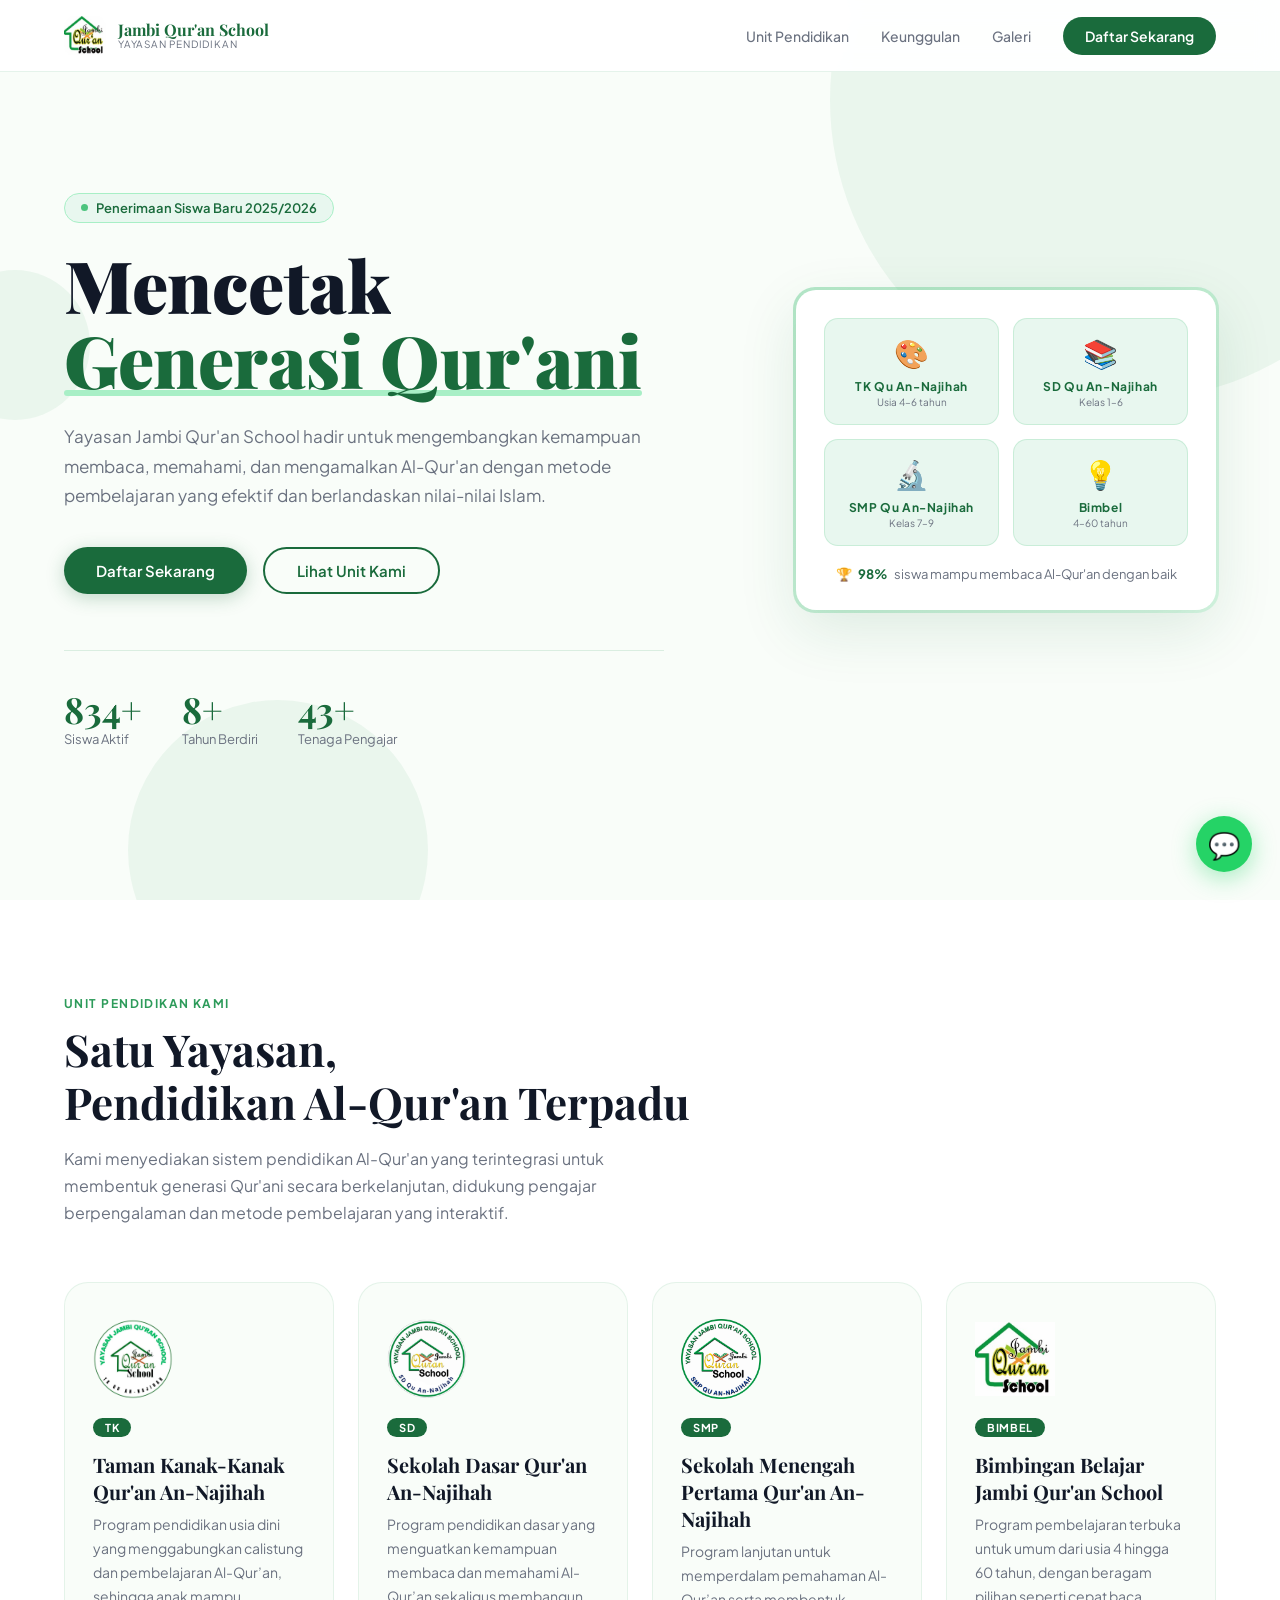
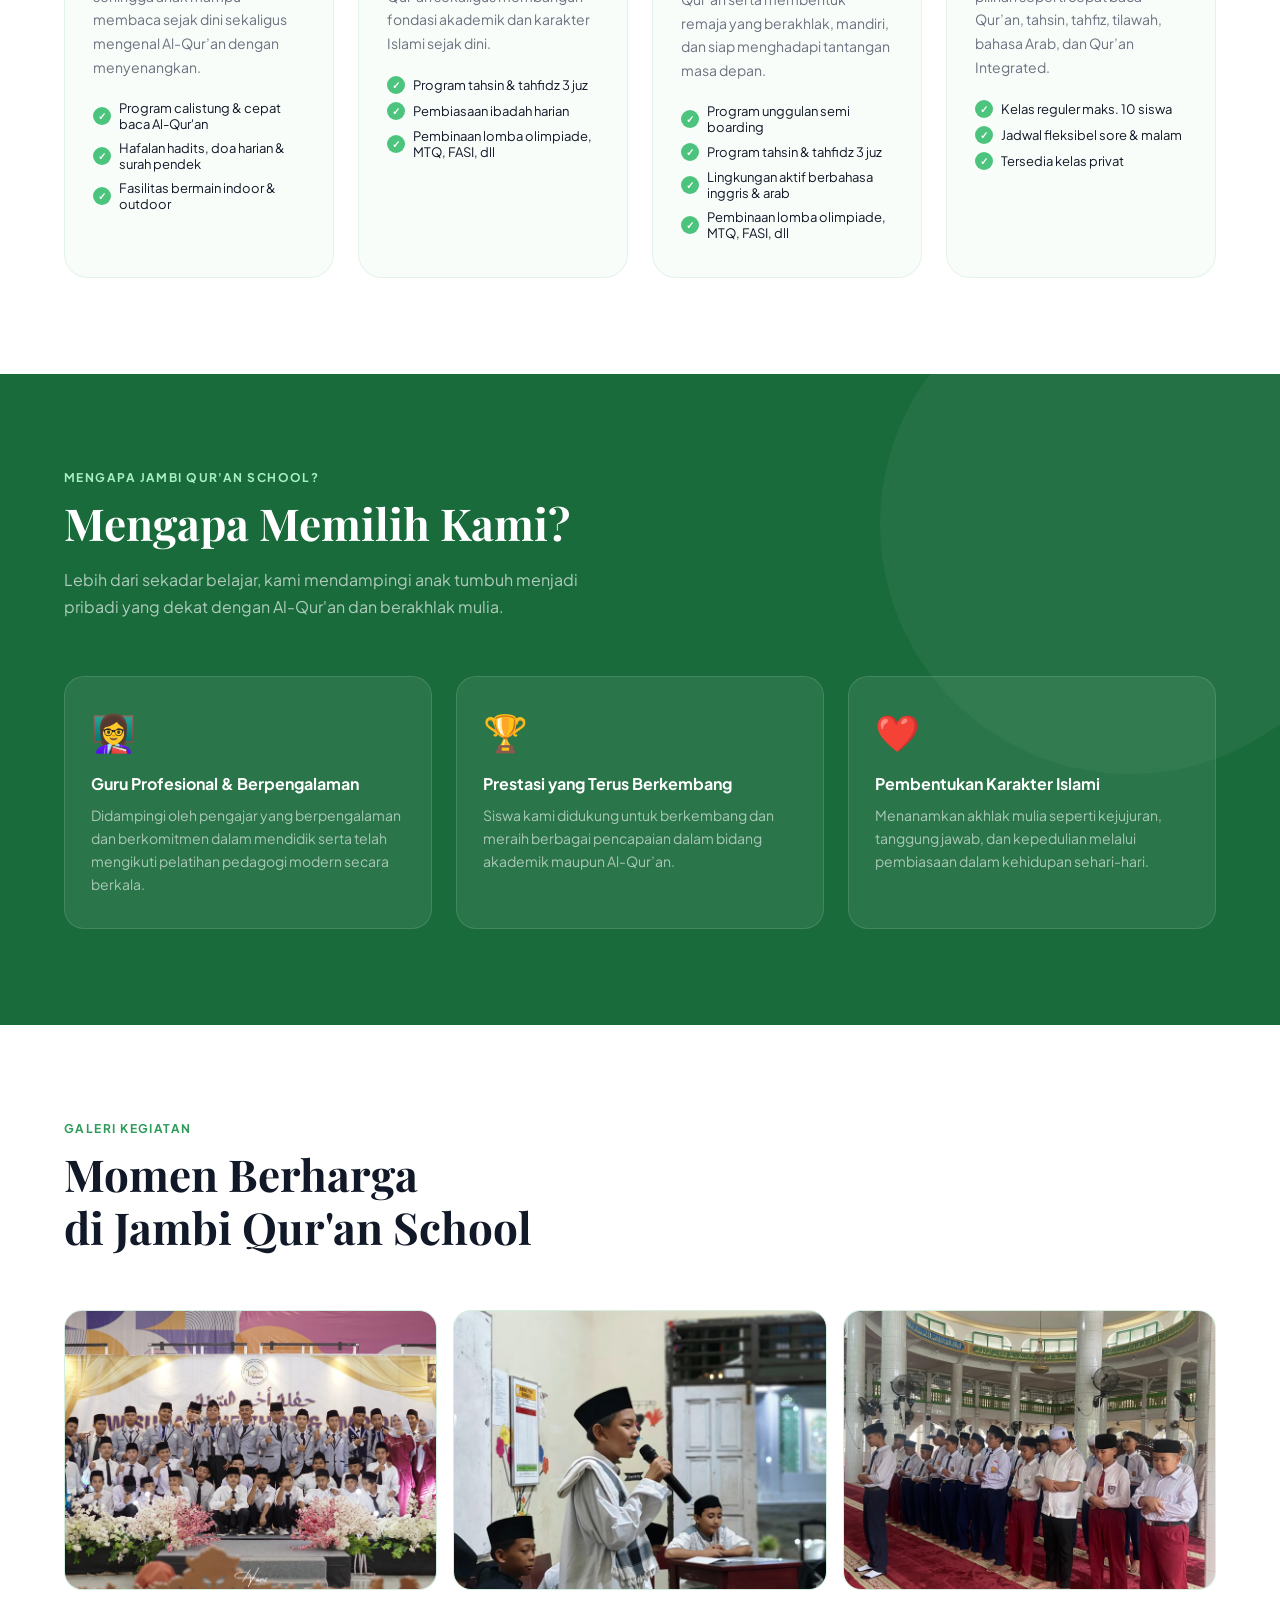
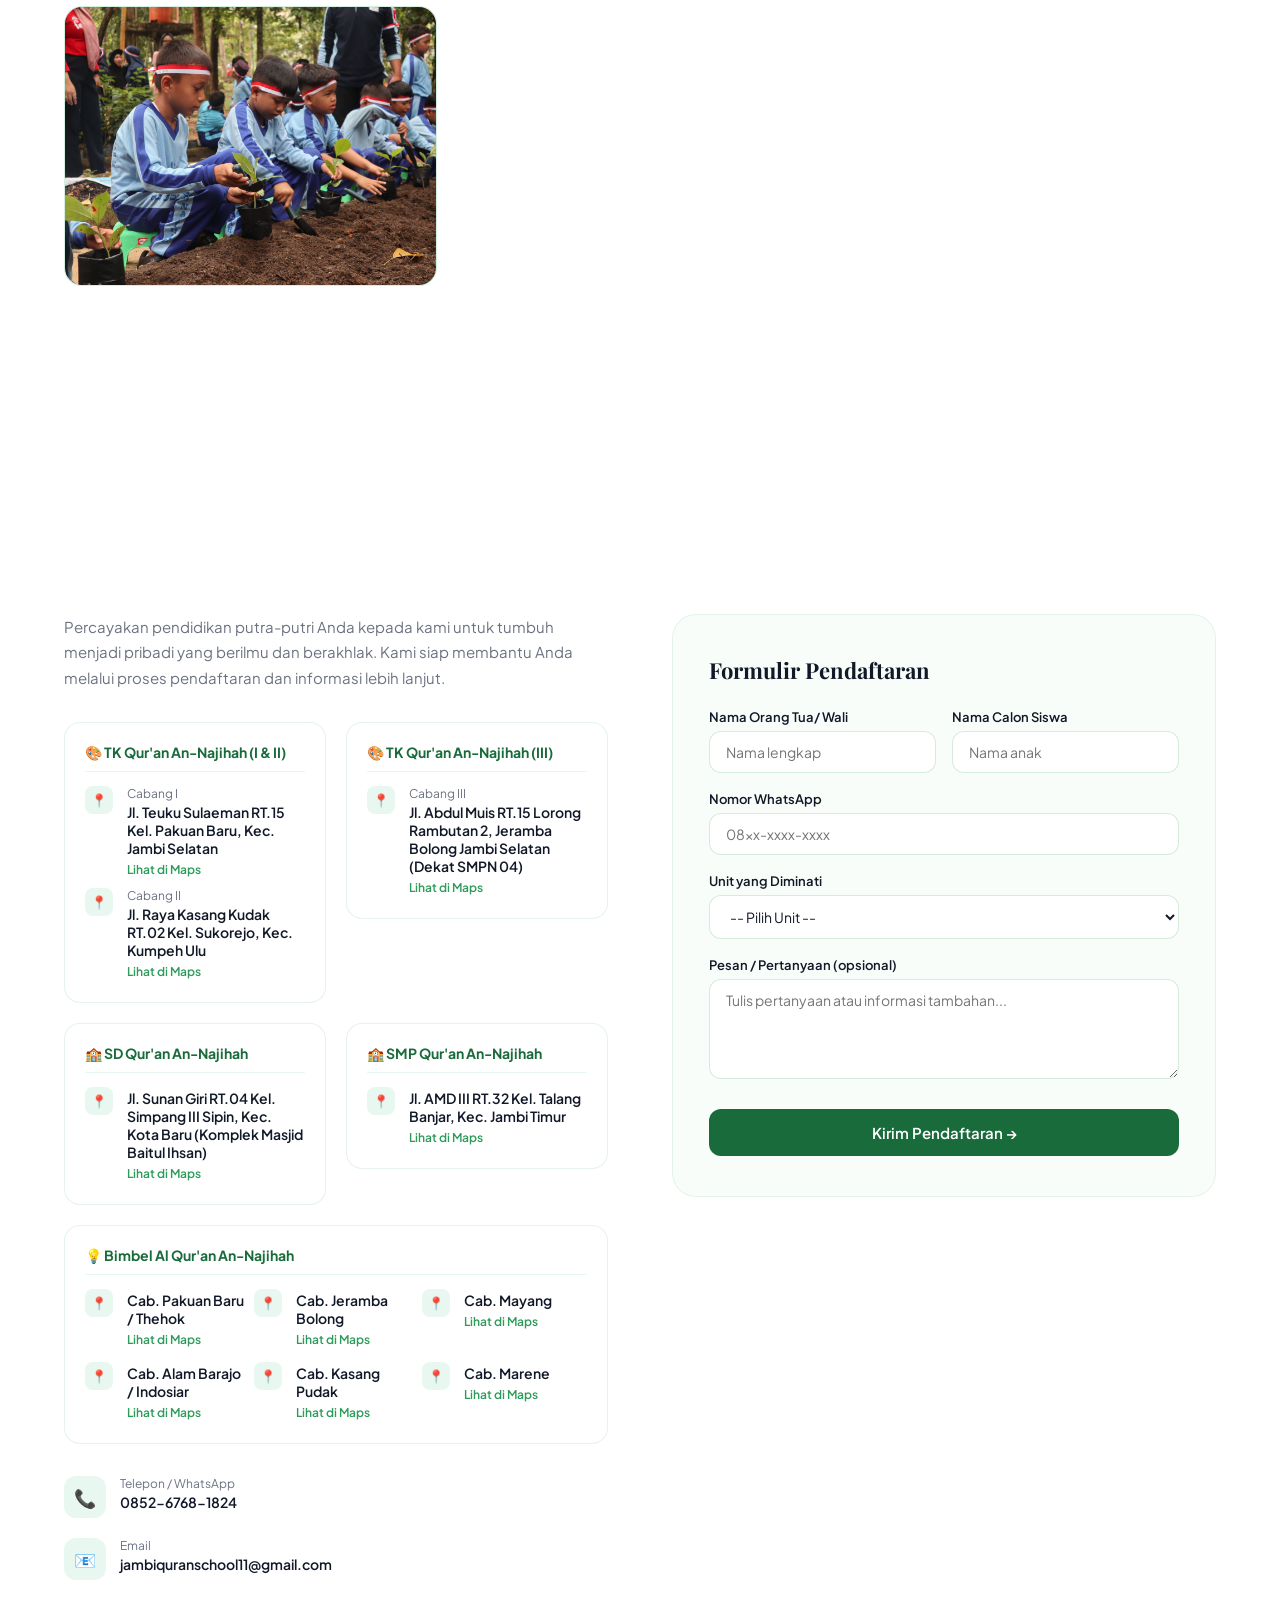
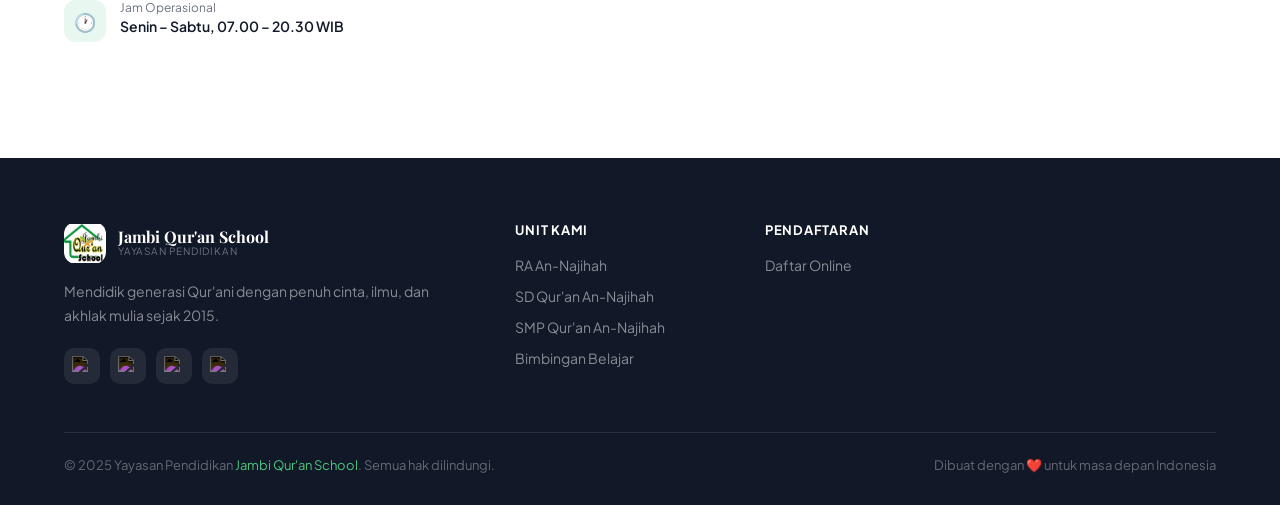
==== index.html @ f71fe140 "update maps and change gallery layout" ====
<!DOCTYPE html>
<html lang="id">
<head>
<meta charset="UTF-8">
<meta name="viewport" content="width=device-width, initial-scale=1.0">
<title>Jambi Qur'an School</title>
<link href="https://fonts.googleapis.com/css2?family=Playfair+Display:wght@700;900&family=Plus+Jakarta+Sans:wght@300;400;500;600;700&display=swap" rel="stylesheet">
<link rel="stylesheet" href="style.css">
</head>
<body>

<!-- NAVBAR -->
<nav id="navbar">
  <a href="#" class="logo">
    <div class="logo-icon">
      <img src="DB/logo_jqs.jpg" alt="Logo" />
    </div>
  
    <div class="logo-text">
      <div class="name">Jambi Qur'an School</div>
      <div class="tagline">Yayasan Pendidikan</div>
    </div>
  </a>
  <ul class="nav-links" id="navLinks">
    <li><a href="#unit">Unit Pendidikan</a></li>
    <li><a href="#keunggulan">Keunggulan</a></li>
    <li><a href="#galeri">Galeri</a></li>
    <li><a href="#kontak" class="nav-cta">Daftar Sekarang</a></li>
  </ul>
  <button class="hamburger" id="hamburger" aria-label="Menu">
    <span></span><span></span><span></span>
  </button>
</nav>

<!-- HERO -->
<section class="hero" id="beranda">
  <div class="hero-bg-circle c1"></div>
  <div class="hero-bg-circle c2"></div>
  <div class="hero-bg-circle c3"></div>

  <div class="hero-content">
    <div class="hero-badge">
      <div class="dot"></div>
      Penerimaan Siswa Baru 2025/2026
    </div>
    <h1>Mencetak<br><span>Generasi Qur'ani</span></h1>
    <p>Yayasan Jambi Qur'an School hadir untuk mengembangkan kemampuan membaca, memahami, dan mengamalkan Al-Qur'an dengan metode pembelajaran yang efektif dan berlandaskan nilai-nilai Islam.</p>
    <div class="hero-btns">
      <a href="#kontak" class="btn-primary">Daftar Sekarang</a>
      <a href="#unit" class="btn-outline">Lihat Unit Kami</a>
    </div>
    <div class="hero-stats">
      <div class="stat-item">
        <div class="num" data-target="940">0</div>
        <div class="label">Siswa Aktif</div>
      </div>
      <div class="stat-item">
        <div class="num" data-target="10">0</div>
        <div class="label">Tahun Berdiri</div>
      </div>
      <div class="stat-item">
        <div class="num" data-target="50">0</div>
        <div class="label">Tenaga Pengajar</div>
      </div>
    </div>
  </div>

  <div class="hero-image-area">
    <div class="hero-card-float">
      <div class="school-grid">
        <div class="school-mini-card">
          <div class="icon">🎨</div>
          <div class="slabel">TK Qu An-Najihah</div>
          <div class="sdesc">Usia 4–6 tahun</div>
        </div>
        <div class="school-mini-card">
          <div class="icon">📚</div>
          <div class="slabel">SD Qu An-Najihah</div>
          <div class="sdesc">Kelas 1–6</div>
        </div>
        <div class="school-mini-card">
          <div class="icon">🔬</div>
          <div class="slabel">SMP Qu An-Najihah</div>
          <div class="sdesc">Kelas 7–9</div>
        </div>
        <div class="school-mini-card">
          <div class="icon">💡</div>
          <div class="slabel">Bimbel</div>
          <div class="sdesc">4–60 tahun</div>
        </div>
      </div>
      <div class="card-footer-note">
        🏆 <strong>98%</strong> siswa mampu membaca Al-Qur'an dengan baik
      </div>
    </div>
  </div>
</section>

<!-- UNIT PENDIDIKAN -->
<section id="unit">
  <div class="section-header fade-in">
    <div class="section-tag">Unit Pendidikan Kami</div>
    <h2 class="section-title">Satu Yayasan,<br>Pendidikan Al-Qur'an Terpadu</h2>
    <p class="section-sub">Kami menyediakan sistem pendidikan Al-Qur'an yang terintegrasi untuk membentuk generasi Qur'ani secara berkelanjutan, didukung pengajar berpengalaman dan metode pembelajaran yang interaktif.</p>
  </div>

  <div class="unit-grid">
    <div class="unit-card fade-in">
      <div class="unit-logo">
        <img src="DB/logo_tk.png" alt="Logo"/>
      </div>
      <div class="level-badge">TK</div>
      <h3>Taman Kanak-Kanak Qur'an An-Najihah</h3>
      <p>Program pendidikan usia dini yang menggabungkan calistung dan pembelajaran Al-Qur’an, sehingga anak mampu membaca sejak dini sekaligus mengenal Al-Qur’an dengan menyenangkan.</p>
      <ul class="unit-features">
        <li>Program calistung & cepat baca Al-Qur'an</li>
        <li>Hafalan hadits, doa harian & surah pendek</li>
        <li>Fasilitas bermain indoor & outdoor</li>
      </ul>
    </div>

    <div class="unit-card fade-in">
      <div class="unit-logo">
        <img src="DB/logo_sd.png" alt="Logo"/>
      </div>
      <div class="level-badge">SD</div>
      <h3>Sekolah Dasar Qur'an An-Najihah</h3>
      <p>Program pendidikan dasar yang menguatkan kemampuan membaca dan memahami Al-Qur’an sekaligus membangun fondasi akademik dan karakter Islami sejak dini.</p>
      <ul class="unit-features">
        <li>Program tahsin & tahfidz 3 juz</li>
        <li>Pembiasaan ibadah harian</li>
        <li>Pembinaan lomba olimpiade, MTQ, FASI, dll</li>
      </ul>
    </div>

    <div class="unit-card fade-in">
      <div class="unit-logo">
        <img src="DB/logo_smp.png" alt="Logo"/>
      </div>
      <div class="level-badge">SMP</div>
      <h3>Sekolah Menengah Pertama Qur'an An-Najihah</h3>
      <p>Program lanjutan untuk memperdalam pemahaman Al-Qur’an serta membentuk remaja yang berakhlak, mandiri, dan siap menghadapi tantangan masa depan.</p>
      <ul class="unit-features">
        <li>Program unggulan semi boarding</li>
        <li>Program tahsin & tahfidz 3 juz</li>
        <li>Lingkungan aktif berbahasa inggris & arab</li>
        <li>Pembinaan lomba olimpiade, MTQ, FASI, dll</li>
      </ul>
    </div>

    <div class="unit-card fade-in">
      <div class="unit-logo">
        <img src="DB/logo_jqs.jpg" alt="Logo"/>
      </div>
      <div class="level-badge">BIMBEL</div>
      <h3>Bimbingan Belajar Jambi Qur'an School</h3>
      <p>Program pembelajaran terbuka untuk umum dari usia 4 hingga 60 tahun, dengan beragam pilihan seperti cepat baca Qur’an, tahsin, tahfiz, tilawah, bahasa Arab, dan Qur’an Integrated.</p>
      <ul class="unit-features">
        <li>Kelas reguler maks. 10 siswa</li>
        <li>Jadwal fleksibel sore & malam</li>
        <li>Tersedia kelas privat</li>
      </ul>
    </div>
  </div>
</section>

<!-- KEUNGGULAN  -->
<section id="keunggulan">
  <div class="section-header fade-in">
    <div class="section-tag">Mengapa Jambi Qur'an School?</div>
    <h2 class="section-title">Mengapa Memilih Kami?</h2>
    <p class="section-sub">Lebih dari sekadar belajar, kami mendampingi anak tumbuh menjadi pribadi yang dekat dengan Al-Qur'an dan berakhlak mulia.</p>
  </div>

  <div class="keunggulan-grid">
    <div class="keunggulan-card fade-in">
      <span class="k-icon">👩‍🏫</span>
      <h4>Guru Profesional & Berpengalaman</h4>
      <p>Didampingi oleh pengajar yang berpengalaman dan berkomitmen dalam mendidik serta telah mengikuti pelatihan pedagogi modern secara berkala.</p>
    </div>
    <div class="keunggulan-card fade-in">
      <span class="k-icon">🏆</span>
      <h4>Prestasi yang Terus Berkembang</h4>
      <p>Siswa kami didukung untuk berkembang dan meraih berbagai pencapaian dalam bidang akademik maupun Al-Qur’an.</p>
    </div>
    <div class="keunggulan-card fade-in">
      <span class="k-icon">❤️</span>
      <h4>Pembentukan Karakter Islami</h4>
      <p>Menanamkan akhlak mulia seperti kejujuran, tanggung jawab, dan kepedulian melalui pembiasaan dalam kehidupan sehari-hari.</p>
    </div>
  </div>
  </section>
  </section>

<!-- GALERI -->
<section id="galeri">
  <div class="section-header fade-in">
    <div class="section-tag">Galeri Kegiatan</div>
    <h2 class="section-title">Momen Berharga<br>di Jambi Qur'an School</h2>
  </div>

  <div class="galeri-grid fade-in">
    <div class="galeri-item">
      <img src="DB/foto_wisudasmp.jpg" alt="Wisuda & Perpisahan TK Qu">
      <div class="galeri-overlay">
        <span>Wisuda & Perpisahan SMP Qu</span>
      </div>
    </div>
    <div class="galeri-item">
      <img src="DB/foto_muhadhoroh.jpg" alt="Muhadhoroh (Kegiatan pidato/ ceramah)">
      <div class="galeri-overlay">
        <span>Muhadhoroh (Kegiatan pidato/ ceramah)</span>
      </div>
    </div>
    <div class="galeri-item">
      <img src="DB/foto_sholatberjama'ah.jpg" alt="Sholat berjama'ah">
      <div class="galeri-overlay">
        <span>Sholat berjama'ah</span>
      </div>
    </div>
    <div class="galeri-item">
      <img src="DB/foto_outdooredukatif.jpg" alt="Kegiatan outdoor edukatif">
      <div class="galeri-overlay">
        <span>Kegiatan outdoor edukatif</span>
      </div>
    </div>
  </div>
</section>

<!-- KONTAK -->
<section id="kontak">
  <div class="section-header fade-in">
    <div class="section-tag">Hubungi Kami</div>
    <h2 class="section-title">Langkah Awal Menuju Generasi Qur’ani</h2>
  </div>

  <div class="kontak-wrap">
    <div class="kontak-info fade-in">
      <p>Percayakan pendidikan putra-putri Anda kepada kami untuk tumbuh menjadi pribadi yang berilmu dan berakhlak. Kami siap membantu Anda melalui proses pendaftaran dan informasi lebih lanjut.</p>

        <div class="cabang-grid">

        <div class="cabang-group">
          <div class="cabang-group-title">🎨 TK Qur'an An-Najihah (I & II)</div>
          <div class="kontak-item">
            <div class="kontak-item-icon">📍</div>
            <div>
              <div class="k-label">Cabang I</div>
              <div class="k-val">Jl. Teuku Sulaeman RT.15 Kel. Pakuan Baru, Kec. Jambi Selatan</div>
              <a class="maps-link" href="https://maps.app.goo.gl/mVzME3GpztVmpyYXA" target="_blank">Lihat di Maps</a>
            </div>
          </div>
          <div class="kontak-item">
            <div class="kontak-item-icon">📍</div>
            <div>
              <div class="k-label">Cabang II</div>
              <div class="k-val">Jl. Raya Kasang Kudak RT.02 Kel. Sukorejo, Kec. Kumpeh Ulu</div>
              <a class="maps-link" href="https://maps.app.goo.gl/kZYgTadESvmhDL7r6" target="_blank">Lihat di Maps</a>
            </div>
          </div>
        </div>

        <div class="cabang-group">
          <div class="cabang-group-title">🎨 TK Qur'an An-Najihah (III)</div>
          <div class="kontak-item">
            <div class="kontak-item-icon">📍</div>
            <div>
              <div class="k-label">Cabang III</div>
              <div class="k-val">Jl. Abdul Muis RT.15 Lorong Rambutan 2, Jeramba Bolong Jambi Selatan (Dekat SMPN 04)</div>
              <a class="maps-link" href="https://maps.app.goo.gl/TznvMdcMeKwPrZRr7" target="_blank">Lihat di Maps</a>
            </div>
          </div>
        </div>

        <div class="cabang-group">
          <div class="cabang-group-title">🏫 SD Qur'an An-Najihah</div>
          <div class="kontak-item">
            <div class="kontak-item-icon">📍</div>
            <div>
              <div class="k-val">Jl. Sunan Giri RT.04 Kel. Simpang III Sipin, Kec. Kota Baru (Komplek Masjid Baitul Ihsan)</div>
              <a class="maps-link" href="https://maps.app.goo.gl/BRiqfj1Kzibwn2SWA" target="_blank">Lihat di Maps</a>
            </div>
          </div>
        </div>

        <div class="cabang-group">
          <div class="cabang-group-title">🏫 SMP Qur'an An-Najihah</div>
          <div class="kontak-item">
            <div class="kontak-item-icon">📍</div>
            <div>
              <div class="k-val">Jl. AMD III RT.32 Kel. Talang Banjar, Kec. Jambi Timur</div>
              <a class="maps-link" href="https://maps.app.goo.gl/6gFaX8UA3r88EzUw5" target="_blank">Lihat di Maps</a>
            </div>
          </div>
        </div>

        <div class="cabang-group cabang-full">
          <div class="cabang-group-title">💡 Bimbel Al Qur'an An-Najihah</div>
          <div class="bimbel-grid">
            <div class="kontak-item">
              <div class="kontak-item-icon">📍</div>
              <div>
                <div class="k-val">Cab. Pakuan Baru / Thehok</div>
                <a class="maps-link" href="https://maps.app.goo.gl/mVzME3GpztVmpyYXA" target="_blank">Lihat di Maps</a>
              </div>
            </div>
            <div class="kontak-item">
              <div class="kontak-item-icon">📍</div>
              <div>
                <div class="k-val">Cab. Jeramba Bolong</div>
                <a class="maps-link" href="https://maps.app.goo.gl/TznvMdcMeKwPrZRr7" target="_blank">Lihat di Maps</a>
              </div>
            </div>
            <div class="kontak-item">
              <div class="kontak-item-icon">📍</div>
              <div>
                <div class="k-val">Cab. Mayang</div>
                <a class="maps-link" href="https://maps.app.goo.gl/CT9LWi2gWJ4BVJMC7" target="_blank">Lihat di Maps</a>
              </div>
            </div>
            <div class="kontak-item">
              <div class="kontak-item-icon">📍</div>
              <div>
                <div class="k-val">Cab. Alam Barajo / Indosiar</div>
                <a class="maps-link" href="" target="_blank">Lihat di Maps</a>
              </div>
            </div>
            <div class="kontak-item">
              <div class="kontak-item-icon">📍</div>
              <div>
                <div class="k-val">Cab. Kasang Pudak</div>
                <a class="maps-link" href="https://maps.app.goo.gl/kZYgTadESvmhDL7r6" target="_blank">Lihat di Maps</a>
              </div>
            </div>
            <div class="kontak-item">
              <div class="kontak-item-icon">📍</div>
              <div>
                <div class="k-val">Cab. Marene</div>
                <a class="maps-link" href="https://maps.app.goo.gl/RsLwa6v1bq64u2tw6" target="_blank">Lihat di Maps</a>
              </div>
            </div>
          </div>
        </div>
        
      </div>

      <div class="kontak-item">
        <div class="kontak-item-icon">📞</div>
        <div>
          <div class="k-label">Telepon / WhatsApp</div>
          <div class="k-val">0852-6768-1824</div>
        </div>
      </div>

      <div class="kontak-item">
        <div class="kontak-item-icon">📧</div>
        <div>
          <div class="k-label">Email</div>
          <div class="k-val">jambiquranschool11@gmail.com</div>
        </div>
      </div>
      <div class="kontak-item">
        <div class="kontak-item-icon">🕐</div>
        <div>
          <div class="k-label">Jam Operasional</div>
          <div class="k-val">Senin – Sabtu, 07.00 – 20.30 WIB</div>
        </div>
      </div>
    </div>

    <div class="kontak-form fade-in">
      <div id="formArea">
        <h4>Formulir Pendaftaran</h4>
        <div class="form-row">
          <div class="form-group">
            <label>Nama Orang Tua/ Wali</label>
            <input type="text" placeholder="Nama lengkap">
          </div>
          <div class="form-group">
            <label>Nama Calon Siswa</label>
            <input type="text" placeholder="Nama anak">
          </div>
        </div>
        <div class="form-group">
          <label>Nomor WhatsApp</label>
          <input type="tel" placeholder="08xx-xxxx-xxxx">
        </div>
        <div class="form-group">
          <label>Unit yang Diminati</label>
          <select>
            <option value="">-- Pilih Unit --</option>
            <option>RA An-Najihah</option>
            <option>SD Qur'an An-Najihah</option>
            <option>SMP Qur'an An-Najihah</option>
            <option>Bimbingan Belajar</option>
          </select>
        </div>
        <div class="form-group">
          <label>Pesan / Pertanyaan (opsional)</label>
          <textarea placeholder="Tulis pertanyaan atau informasi tambahan..."></textarea>
        </div>
        <button class="btn-submit" onclick="submitForm()">Kirim Pendaftaran →</button>
      </div>
      <div class="form-success" id="formSuccess">
        <div class="check">✅</div>
        <h5>Terima Kasih!</h5>
        <p>Formulir Anda telah kami terima. Tim kami akan menghubungi Anda dalam 1×24 jam melalui WhatsApp.</p>
      </div>
    </div>
  </div>
</section>

<!-- FOOTER -->
<footer>
  <div class="footer-top">
    <div class="footer-brand">
      <a href="#" class="logo">
        <div class="logo-icon">
      <img src="DB/logo_jqs.jpg" alt="Logo" />
    </div>
        <div class="logo-text">
          <div class="name">Jambi Qur'an School</div>
          <div class="tagline">Yayasan Pendidikan</div>
        </div>
      </a>
      <p>Mendidik generasi Qur'ani dengan penuh cinta, ilmu, dan akhlak mulia sejak 2015.</p>
      <div class="social-links">
        <a class="social-link" href="https://facebook.com/jambiquranschool" target="_blank" title="Facebook">
          <img src="https://cdn.jsdelivr.net/gh/simple-icons/simple-icons/icons/facebook.svg" alt="Facebook">
        </a>
        <a class="social-link" href="https://instagram.com/jambiquranschool" target="_blank" title="Instagram">
          <img src="https://cdn.jsdelivr.net/gh/simple-icons/simple-icons/icons/instagram.svg" alt="Instagram">
        </a>
        <a class="social-link" href="https://youtube.com/@jambiquranschool" target="_blank" title="YouTube">
          <img src="https://cdn.jsdelivr.net/gh/simple-icons/simple-icons/icons/youtube.svg" alt="YouTube">
        </a>
        <a class="social-link" href="https://tiktok.com/@jambiquranschool" target="_blank" title="TikTok">
          <img src="https://cdn.jsdelivr.net/gh/simple-icons/simple-icons/icons/tiktok.svg" alt="TikTok">
        </a>
      </div>
    </div>

    <div class="footer-col">
      <h5>Unit Kami</h5>
      <ul>
        <li><a href="#unit">RA An-Najihah</a></li>
        <li><a href="#unit">SD Qur'an An-Najihah</a></li>
        <li><a href="#unit">SMP Qur'an An-Najihah</a></li>
        <li><a href="#unit">Bimbingan Belajar</a></li>
      </ul>
    </div>

    <div class="footer-col">
      <h5>Pendaftaran</h5>
      <ul>
        <li><a href="#kontak">Daftar Online</a></li>
      </ul>
    </div>
  </div>

  <div class="footer-bottom">
    <p>© 2025 Yayasan Pendidikan <span>Jambi Qur'an School</span>. Semua hak dilindungi.</p>
    <p>Dibuat dengan <span>❤️</span> untuk masa depan Indonesia</p>
  </div>
</footer>

<!-- FLOATING WA -->
<a class="wa-float" href="https://wa.me/6282370679971" target="_blank" title="Chat WhatsApp">💬</a>

<script src="script.js"></script>
</body>
</html>
---- style.css ----
:root {
    --hijau-tua: #1a6b3c;
    --hijau-medium: #2d9b5a;
    --hijau-terang: #4dc47e;
    --hijau-muda: #a8efc6;
    --hijau-pucat: #e8f7ef;
    --putih: #ffffff;
    --putih-krem: #f9fdf9;
    --abu: #6b7280;
    --hitam: #111827;
    --font-display: 'Playfair Display', serif;
    --font-body: 'Plus Jakarta Sans', sans-serif;
  }

  * { margin: 0; padding: 0; box-sizing: border-box; }

  html { scroll-behavior: smooth; }

  body {
    font-family: var(--font-body);
    background: var(--putih);
    color: var(--hitam);
    overflow-x: hidden;
  }

  /* ===== NAVBAR ===== */
  nav {
    position: fixed;
    top: 0; left: 0; right: 0;
    z-index: 999;
    background: rgba(255,255,255,0.95);
    backdrop-filter: blur(12px);
    border-bottom: 1px solid rgba(45,155,90,0.12);
    padding: 0 5%;
    display: flex;
    align-items: center;
    justify-content: space-between;
    height: 72px;
    transition: box-shadow 0.3s;
  }

  nav.scrolled { box-shadow: 0 4px 24px rgba(26,107,60,0.1); }

  .logo {
    display: flex;
    align-items: center;
    gap: 12px;
    text-decoration: none;
  }

  .logo-icon {
    width: 42px; height: 42px;
    border-radius: 12px;
    overflow: hidden;
  }

  .logo-icon img {
    width: 100%;
    height: 100%;
    object-fit: contain;
  }

  .logo-text .name {
    font-family: var(--font-display);
    font-size: 16px;
    font-weight: 700;
    color: var(--hijau-tua);
    line-height: 1;
  }

  .logo-text .tagline {
    font-size: 10px;
    color: var(--abu);
    letter-spacing: 0.08em;
    text-transform: uppercase;
  }

  .nav-links {
    display: flex;
    gap: 32px;
    list-style: none;
  }

  .nav-links a {
    text-decoration: none;
    font-size: 14px;
    font-weight: 500;
    color: var(--abu);
    transition: color 0.2s;
    position: relative;
  }

  .nav-links a::after {
    content: '';
    position: absolute;
    bottom: -4px; left: 0; right: 0;
    height: 2px;
    background: var(--hijau-medium);
    transform: scaleX(0);
    transition: transform 0.25s;
    border-radius: 2px;
  }

  .nav-links a:hover { color: var(--hijau-tua); }
  .nav-links a:hover::after { transform: scaleX(1); }

  .nav-cta {
    background: var(--hijau-tua);
    color: var(--putih) !important;
    padding: 10px 22px;
    border-radius: 50px;
    font-weight: 600 !important;
    transition: background 0.2s, transform 0.15s !important;
  }

  .nav-cta:hover { background: var(--hijau-medium) !important; transform: translateY(-1px); }
  .nav-cta::after { display: none !important; }

  .hamburger {
    display: none;
    flex-direction: column;
    gap: 5px;
    cursor: pointer;
    background: none;
    border: none;
    padding: 4px;
  }

  .hamburger span {
    display: block;
    width: 24px; height: 2px;
    background: var(--hijau-tua);
    border-radius: 2px;
    transition: all 0.3s;
  }

  /* ===== HERO ===== */
  .hero {
    min-height: 100vh;
    background: var(--putih-krem);
    display: flex;
    align-items: center;
    padding: 120px 5% 80px;
    position: relative;
    overflow: hidden;
  }

  .hero-bg-circle {
    position: absolute;
    border-radius: 50%;
    opacity: 0.07;
    background: var(--hijau-medium);
  }

  .hero-bg-circle.c1 { width: 600px; height: 600px; top: -200px; right: -150px; }
  .hero-bg-circle.c2 { width: 300px; height: 300px; bottom: -100px; left: 10%; }
  .hero-bg-circle.c3 { width: 150px; height: 150px; top: 30%; left: -60px; }

  .hero-content {
    max-width: 600px;
    animation: fadeUp 0.8s ease both;
  }

  .hero-badge {
    display: inline-flex;
    align-items: center;
    gap: 8px;
    background: var(--hijau-pucat);
    border: 1px solid var(--hijau-muda);
    color: var(--hijau-tua);
    font-size: 13px;
    font-weight: 600;
    padding: 6px 16px;
    border-radius: 50px;
    margin-bottom: 24px;
    animation: fadeUp 0.6s ease both;
  }

  .hero-badge .dot {
    width: 7px; height: 7px;
    background: var(--hijau-terang);
    border-radius: 50%;
    animation: pulse 2s infinite;
  }

  .hero h1 {
    font-family: var(--font-display);
    font-size: clamp(42px, 6vw, 72px);
    font-weight: 900;
    line-height: 1.05;
    color: var(--hitam);
    margin-bottom: 24px;
    animation: fadeUp 0.7s 0.1s ease both;
  }

  .hero h1 span {
    color: var(--hijau-tua);
    position: relative;
    display: inline-block;
  }

  .hero h1 span::after {
    content: '';
    position: absolute;
    bottom: 2px; left: 0; right: 0;
    height: 6px;
    background: var(--hijau-muda);
    z-index: -1;
    border-radius: 3px;
  }

  .hero p {
    font-size: 17px;
    line-height: 1.75;
    color: var(--abu);
    margin-bottom: 36px;
    animation: fadeUp 0.7s 0.2s ease both;
  }

  .hero-btns {
    display: flex;
    gap: 16px;
    flex-wrap: wrap;
    animation: fadeUp 0.7s 0.3s ease both;
  }

  .btn-primary {
    background: var(--hijau-tua);
    color: var(--putih);
    padding: 14px 32px;
    border-radius: 50px;
    font-size: 15px;
    font-weight: 600;
    text-decoration: none;
    transition: background 0.2s, transform 0.15s, box-shadow 0.2s;
    box-shadow: 0 4px 18px rgba(26,107,60,0.25);
  }

  .btn-primary:hover {
    background: var(--hijau-medium);
    transform: translateY(-2px);
    box-shadow: 0 8px 28px rgba(26,107,60,0.35);
  }

  .btn-outline {
    border: 2px solid var(--hijau-tua);
    color: var(--hijau-tua);
    padding: 12px 32px;
    border-radius: 50px;
    font-size: 15px;
    font-weight: 600;
    text-decoration: none;
    transition: all 0.2s;
  }

  .btn-outline:hover {
    background: var(--hijau-tua);
    color: var(--putih);
    transform: translateY(-2px);
  }

  .hero-stats {
    display: flex;
    gap: 40px;
    margin-top: 56px;
    padding-top: 40px;
    border-top: 1px solid rgba(45,155,90,0.15);
    animation: fadeUp 0.7s 0.4s ease both;
    flex-wrap: wrap;
  }

  .stat-item .num {
    font-family: var(--font-display);
    font-size: 36px;
    font-weight: 700;
    color: var(--hijau-tua);
    line-height: 1;
  }

  .stat-item .label {
    font-size: 13px;
    color: var(--abu);
    margin-top: 4px;
  }

  .hero-image-area {
    position: absolute;
    right: 5%;
    top: 50%;
    transform: translateY(-50%);
    width: 420px;
    animation: fadeLeft 0.9s 0.3s ease both;
  }

  .hero-card-float {
    background: var(--putih);
    border-radius: 20px;
    padding: 28px;
    box-shadow: 0 20px 60px rgba(26,107,60,0.12);
    position: relative;
  }

  .hero-card-float::before {
    content: '';
    position: absolute;
    top: -3px; left: -3px; right: -3px; bottom: -3px;
    border-radius: 22px;
    background: linear-gradient(135deg, var(--hijau-terang), var(--hijau-muda));
    z-index: -1;
    opacity: 0.4;
  }

  .school-grid {
    display: grid;
    grid-template-columns: 1fr 1fr;
    gap: 14px;
    margin-bottom: 20px;
  }

  .school-mini-card {
    background: var(--hijau-pucat);
    border-radius: 14px;
    padding: 16px 14px;
    text-align: center;
    border: 1px solid rgba(77,196,126,0.2);
    transition: transform 0.2s;
  }

  .school-mini-card:hover { transform: translateY(-3px); }

  .school-mini-card .icon { font-size: 28px; margin-bottom: 8px; }

  .school-mini-card .slabel {
    font-size: 12px;
    font-weight: 700;
    color: var(--hijau-tua);
    letter-spacing: 0.05em;
  }

  .school-mini-card .sdesc {
    font-size: 10px;
    color: var(--abu);
    margin-top: 2px;
  }

  .card-footer-note {
    font-size: 13px;
    text-align: center;
    color: var(--abu);
    display: flex;
    align-items: center;
    justify-content: center;
    gap: 6px;
  }

  .card-footer-note strong { color: var(--hijau-tua); }

  /* ===== SECTION WRAPPER ===== */
  section { padding: 96px 5%; }

  .section-tag {
    font-size: 12px;
    font-weight: 700;
    letter-spacing: 0.12em;
    text-transform: uppercase;
    color: var(--hijau-medium);
    margin-bottom: 12px;
  }

  .section-title {
    font-family: var(--font-display);
    font-size: clamp(28px, 4vw, 44px);
    font-weight: 700;
    color: var(--hitam);
    line-height: 1.2;
    margin-bottom: 16px;
  }

  .section-sub {
    font-size: 16px;
    color: var(--abu);
    line-height: 1.7;
    max-width: 540px;
  }

  .section-header {
    margin-bottom: 56px;
  }

  /* ===== UNIT PENDIDIKAN ===== */
  #unit { background: var(--putih); }

  .unit-grid {
    display: grid;
    grid-template-columns: repeat(auto-fit, minmax(260px, 1fr));
    gap: 24px;
  }

  .unit-card {
    background: var(--putih-krem);
    border: 1px solid rgba(45,155,90,0.1);
    border-radius: 24px;
    padding: 36px 28px;
    transition: all 0.3s;
    cursor: default;
    position: relative;
    overflow: hidden;
  }

  .unit-card::before {
    content: '';
    position: absolute;
    bottom: 0; left: 0; right: 0;
    height: 4px;
    background: var(--hijau-medium);
    transform: scaleX(0);
    transition: transform 0.3s;
    transform-origin: left;
  }

  .unit-card:hover {
    transform: translateY(-6px);
    box-shadow: 0 20px 48px rgba(26,107,60,0.12);
    border-color: rgba(45,155,90,0.25);
  }

  .unit-card:hover::before { transform: scaleX(1); }

  .unit-icon {
    width: 64px; height: 64px;
    background: var(--hijau-pucat);
    border-radius: 18px;
    display: flex; align-items: center; justify-content: center;
    font-size: 30px;
    margin-bottom: 24px;
    transition: background 0.3s;
  }

  .unit-card:hover .unit-icon { background: var(--hijau-muda); }

  .unit-card h3 {
    font-family: var(--font-display);
    font-size: 20px;
    font-weight: 700;
    color: var(--hitam);
    margin-bottom: 8px;
  }

  .unit-card .level-badge {
    display: inline-block;
    background: var(--hijau-tua);
    color: var(--putih);
    font-size: 11px;
    font-weight: 700;
    padding: 3px 12px;
    border-radius: 50px;
    margin-bottom: 14px;
    letter-spacing: 0.06em;
  }

  .unit-card p {
    font-size: 14px;
    color: var(--abu);
    line-height: 1.7;
    margin-bottom: 20px;
  }

  .unit-features {
    list-style: none;
    display: flex;
    flex-direction: column;
    gap: 8px;
  }

  .unit-features li {
    font-size: 13px;
    color: var(--hitam);
    display: flex;
    align-items: center;
    gap: 8px;
  }

  .unit-features li::before {
    content: '✓';
    width: 18px; height: 18px;
    background: var(--hijau-terang);
    color: var(--putih);
    border-radius: 50%;
    display: flex; align-items: center; justify-content: center;
    font-size: 10px;
    font-weight: 700;
    flex-shrink: 0;
  }

  /* ===== KEUNGGULAN ===== */
  #keunggulan {
    background: var(--hijau-tua);
    color: var(--putih);
    position: relative;
    overflow: hidden;
  }

  #keunggulan::before {
    content: '';
    position: absolute;
    top: -100px; right: -100px;
    width: 500px; height: 500px;
    border-radius: 50%;
    background: rgba(255,255,255,0.04);
  }

  #keunggulan .section-tag { color: var(--hijau-muda); }
  #keunggulan .section-title { color: var(--putih); }
  #keunggulan .section-sub { color: rgba(255,255,255,0.65); }

  .keunggulan-grid {
    display: grid;
    grid-template-columns: repeat(auto-fit, minmax(240px, 1fr));
    gap: 24px;
  }

  .keunggulan-card {
    background: rgba(255,255,255,0.07);
    border: 1px solid rgba(255,255,255,0.12);
    border-radius: 20px;
    padding: 32px 26px;
    transition: background 0.3s;
  }

  .keunggulan-card:hover { background: rgba(255,255,255,0.12); }

  .k-icon {
    font-size: 36px;
    margin-bottom: 18px;
    display: block;
  }

  .keunggulan-card h4 {
    font-size: 16px;
    font-weight: 700;
    margin-bottom: 10px;
    color: var(--putih);
  }

  .keunggulan-card p {
    font-size: 14px;
    line-height: 1.65;
    color: rgba(255,255,255,0.6);
  }

  /* ===== TESTIMONI ===== */
  #testimoni { background: var(--putih-krem); }

  .testi-track-wrap { overflow: hidden; }

  .testi-track {
    display: flex;
    gap: 24px;
    animation: scroll 35s linear infinite;
    width: max-content;
  }

  .testi-track:hover { animation-play-state: paused; }

  .testi-card {
    background: var(--putih);
    border: 1px solid rgba(45,155,90,0.1);
    border-radius: 20px;
    padding: 28px 26px;
    width: 300px;
    flex-shrink: 0;
  }

  .testi-stars { color: #f59e0b; font-size: 15px; margin-bottom: 14px; letter-spacing: 2px; }

  .testi-card p {
    font-size: 14px;
    line-height: 1.7;
    color: #444;
    margin-bottom: 20px;
    font-style: italic;
  }

  .testi-author {
    display: flex;
    align-items: center;
    gap: 12px;
  }

  .testi-avatar {
    width: 40px; height: 40px;
    border-radius: 50%;
    background: var(--hijau-pucat);
    display: flex; align-items: center; justify-content: center;
    font-size: 16px;
    border: 2px solid var(--hijau-muda);
  }

  .testi-name { font-size: 13px; font-weight: 700; color: var(--hitam); }
  .testi-role { font-size: 11px; color: var(--abu); }
  
  /* ===== PRESTASI ===== */
  #prestasi { background: var(--putih-krem); }

  .prestasi-grid {
    display: grid;
    grid-template-columns: repeat(auto-fit, minmax(200px, 1fr));
    gap: 20px;
  }

  .prestasi-card {
    background: var(--putih);
    border: 1px solid rgba(45,155,90,0.1);
    border-radius: 20px;
    padding: 32px 20px;
    text-align: center;
    transition: transform 0.3s, box-shadow 0.3s;
  }

  .prestasi-card:hover {
    transform: translateY(-4px);
    box-shadow: 0 12px 36px rgba(26,107,60,0.1);
  }

  .prestasi-num {
    font-family: var(--font-display);
    font-size: 48px;
    font-weight: 900;
    color: var(--hijau-tua);
    line-height: 1;
    margin-bottom: 8px;
  }

  .prestasi-label {
    font-size: 14px;
    color: var(--abu);
    line-height: 1.4;
  }

  /* ===== GALERI ===== */
  #galeri { background: var(--putih); }

  .galeri-grid {
    display: grid;
    grid-template-columns: repeat(3, 1fr);
    grid-template-rows: auto auto;
    gap: 16px;
  }

  .galeri-item {
    border-radius: 18px;
    overflow: hidden;
    aspect-ratio: 4/3;
    position: relative;
    background: var(--hijau-pucat);
    display: flex; align-items: center; justify-content: center;
    border: 1px solid rgba(45,155,90,0.1);
    transition: transform 0.3s;
    cursor: pointer;
  }

  .galeri-item:hover { transform: scale(1.02); }

  .galeri-item.tall { grid-row: span 2; aspect-ratio: auto; }

  .galeri-placeholder {
    text-align: center;
    padding: 24px;
  }

  .galeri-placeholder .g-icon { font-size: 40px; margin-bottom: 12px; display: block; }
  .galeri-placeholder p { font-size: 13px; color: var(--hijau-medium); font-weight: 600; }
  .galeri-placeholder span { font-size: 11px; color: var(--abu); }

  .galeri-overlay {
    position: absolute;
    inset: 0;
    background: rgba(26,107,60,0.7);
    opacity: 0;
    transition: opacity 0.3s;
    display: flex; align-items: center; justify-content: center;
    color: var(--putih);
    font-size: 24px;
  }

  .galeri-item:hover .galeri-overlay { opacity: 1; }

  /* ===== KONTAK ===== */
  #kontak { background: var(--putih); }

  .kontak-wrap {
    display: grid;
    grid-template-columns: 1fr 1fr;
    gap: 64px;
    align-items: start;
  }

  .kontak-info h3 {
    font-family: var(--font-display);
    font-size: 28px;
    font-weight: 700;
    margin-bottom: 16px;
  }

  .kontak-info p {
    font-size: 15px;
    color: var(--abu);
    line-height: 1.7;
    margin-bottom: 32px;
  }

  .kontak-item {
    display: flex;
    align-items: flex-start;
    gap: 14px;
    margin-bottom: 20px;
  }

  .kontak-item-icon {
    width: 42px; height: 42px;
    background: var(--hijau-pucat);
    border-radius: 12px;
    display: flex; align-items: center; justify-content: center;
    font-size: 18px;
    flex-shrink: 0;
  }

  .kontak-item .k-label { font-size: 12px; color: var(--abu); }
  .kontak-item .k-val { font-size: 14px; font-weight: 600; color: var(--hitam); margin-top: 2px; }

  .kontak-form {
    background: var(--putih-krem);
    border: 1px solid rgba(45,155,90,0.1);
    border-radius: 24px;
    padding: 40px 36px;
    position: sticky;
    top: 88px;
  }

  .kontak-form h4 {
    font-family: var(--font-display);
    font-size: 22px;
    font-weight: 700;
    margin-bottom: 24px;
  }

  .form-row {
    display: grid;
    grid-template-columns: 1fr 1fr;
    gap: 16px;
  }

  .form-group { margin-bottom: 18px; }

  .form-group label {
    display: block;
    font-size: 13px;
    font-weight: 600;
    color: var(--hitam);
    margin-bottom: 6px;
  }

  .form-group input,
  .form-group select,
  .form-group textarea {
    width: 100%;
    padding: 11px 16px;
    border: 1.5px solid rgba(45,155,90,0.2);
    border-radius: 12px;
    font-family: var(--font-body);
    font-size: 14px;
    background: var(--putih);
    color: var(--hitam);
    outline: none;
    transition: border-color 0.2s, box-shadow 0.2s;
  }

  .form-group input:focus,
  .form-group select:focus,
  .form-group textarea:focus {
    border-color: var(--hijau-medium);
    box-shadow: 0 0 0 3px rgba(45,155,90,0.1);
  }

  .form-group textarea { resize: vertical; min-height: 100px; }

  .btn-submit {
    width: 100%;
    background: var(--hijau-tua);
    color: var(--putih);
    border: none;
    padding: 14px;
    border-radius: 12px;
    font-family: var(--font-body);
    font-size: 15px;
    font-weight: 600;
    cursor: pointer;
    transition: background 0.2s, transform 0.15s;
    margin-top: 8px;
  }

  .btn-submit:hover {
    background: var(--hijau-medium);
    transform: translateY(-1px);
  }

  .form-success {
    display: none;
    text-align: center;
    padding: 24px;
  }

  .form-success .check { font-size: 48px; margin-bottom: 12px; }
  .form-success h5 { font-size: 18px; font-weight: 700; color: var(--hijau-tua); margin-bottom: 8px; }
  .form-success p { font-size: 14px; color: var(--abu); }

  /* ===== FOOTER ===== */
  footer {
    background: var(--hitam);
    color: var(--putih);
    padding: 64px 5% 32px;
  }

  .footer-top {
    display: grid;
    grid-template-columns: 2fr 1fr 1fr 1fr;
    gap: 48px;
    margin-bottom: 48px;
  }

  .footer-brand .logo { margin-bottom: 16px; display: inline-flex; }
  .footer-brand .logo .logo-text .name { color: var(--putih); }

  .footer-brand p {
    font-size: 14px;
    color: rgba(255,255,255,0.5);
    line-height: 1.7;
    margin-bottom: 20px;
  }

  .social-links { display: flex; gap: 10px; }

  .social-link {
    width: 36px; height: 36px;
    background: rgba(255,255,255,0.08);
    border-radius: 10px;
    display: flex; align-items: center; justify-content: center;
    transition: background 0.2s;
    cursor: pointer;
    padding: 8px;
  }

  .social-link img {
    width: 100%;
    height: 100%;
    object-fit: contain;
    filter: invert(1);
  }

  .social-link:hover img {
    filter: invert(1) brightness(0.8);
  }

  .social-link:hover { background: var(--hijau-medium); }
  
  a.social-link {
  text-decoration: none;
}

  .footer-col h5 {
    font-size: 13px;
    font-weight: 700;
    color: var(--putih);
    letter-spacing: 0.06em;
    text-transform: uppercase;
    margin-bottom: 16px;
  }

  .footer-col ul { list-style: none; display: flex; flex-direction: column; gap: 10px; }

  .footer-col a {
    font-size: 14px;
    color: rgba(255,255,255,0.5);
    text-decoration: none;
    transition: color 0.2s;
  }

  .footer-col a:hover { color: var(--hijau-terang); }

  .footer-bottom {
    border-top: 1px solid rgba(255,255,255,0.1);
    padding-top: 24px;
    display: flex;
    justify-content: space-between;
    align-items: center;
    flex-wrap: wrap;
    gap: 12px;
  }

  .footer-bottom p { font-size: 13px; color: rgba(255,255,255,0.35); }
  .footer-bottom span { color: var(--hijau-terang); }

  /* ===== FLOATING WA ===== */
  .wa-float {
    position: fixed;
    bottom: 28px; right: 28px;
    z-index: 990;
    background: #25d366;
    color: var(--putih);
    width: 56px; height: 56px;
    border-radius: 50%;
    display: flex; align-items: center; justify-content: center;
    font-size: 26px;
    box-shadow: 0 6px 24px rgba(37,211,102,0.4);
    text-decoration: none;
    animation: waPulse 2.5s infinite;
    transition: transform 0.2s;
  }

  .wa-float:hover { transform: scale(1.1); }

  /* ===== ANIMASI ===== */
  @keyframes fadeUp {
    from { opacity: 0; transform: translateY(24px); }
    to { opacity: 1; transform: translateY(0); }
  }

  @keyframes fadeLeft {
    from { opacity: 0; transform: translate(30px, -50%); }
    to { opacity: 1; transform: translate(0, -50%); }
  }

  @keyframes pulse {
    0%, 100% { opacity: 1; transform: scale(1); }
    50% { opacity: 0.6; transform: scale(0.8); }
  }

  @keyframes scroll {
    from { transform: translateX(0); }
    to { transform: translateX(-50%); }
  }

  @keyframes waPulse {
    0%, 100% { box-shadow: 0 6px 24px rgba(37,211,102,0.4); }
    50% { box-shadow: 0 6px 36px rgba(37,211,102,0.7); }
  }

  .fade-in {
    opacity: 0;
    transform: translateY(30px);
    transition: opacity 0.6s ease, transform 0.6s ease;
  }

  .fade-in.visible {
    opacity: 1;
    transform: translateY(0);
  }

  /* ===== RESPONSIVE ===== */
  @media (max-width: 1024px) {
    .hero-image-area { display: none; }
    .hero-content { max-width: 100%; }
    .kontak-wrap { grid-template-columns: 1fr; gap: 40px; }
    .footer-top { grid-template-columns: 1fr 1fr; gap: 32px; }
    .galeri-grid { grid-template-columns: repeat(2, 1fr); }
    .galeri-item.tall { grid-row: span 1; aspect-ratio: 4/3; }
  }

  @media (max-width: 768px) {
    .nav-links { display: none; flex-direction: column; position: absolute; top: 72px; left: 0; right: 0; background: var(--putih); padding: 20px 5%; border-bottom: 1px solid rgba(45,155,90,0.1); box-shadow: 0 8px 24px rgba(0,0,0,0.08); }
    .nav-links.open { display: flex; }
    .hamburger { display: flex; }
    .form-row { grid-template-columns: 1fr; }
    .footer-top { grid-template-columns: 1fr; }
    .galeri-grid { grid-template-columns: 1fr 1fr; }
    section { padding: 72px 5%; }
  }

  @media (max-width: 480px) {
    .hero-stats { gap: 24px; }
    .galeri-grid { grid-template-columns: 1fr; }
    .footer-bottom { flex-direction: column; text-align: center; }
  }

  /* ===== TAB CABANG ===== */
/* ===== CABANG GRID ===== */
.cabang-grid {
  display: grid;
  grid-template-columns: 1fr 1fr;
  gap: 20px;
  margin-bottom: 32px;
  align-items: start;
}

.cabang-group {
  background: var(--putih);
  border: 1px solid rgba(45,155,90,0.12);
  border-radius: 16px;
  padding: 20px 20px 12px;
}

.cabang-group-title {
  font-size: 14px;
  font-weight: 700;
  color: var(--hijau-tua);
  margin-bottom: 14px;
  padding-bottom: 10px;
  border-bottom: 1.5px solid var(--hijau-pucat);
}

.cabang-group .kontak-item {
  margin-bottom: 10px;
}

.cabang-group .kontak-item-icon {
  width: 28px; height: 28px;
  font-size: 13px;
  border-radius: 8px;
}

@media (max-width: 600px) {
  .cabang-grid { grid-template-columns: 1fr; }
}

.cabang-full {
  grid-column: span 2;
}

.bimbel-grid {
  display: grid;
  grid-template-columns: repeat(3, 1fr);
  gap: 4px;
}

@media (max-width: 600px) {
  .cabang-full { grid-column: span 1; }
  .bimbel-grid { grid-template-columns: 1fr 1fr; }
}

.unit-logo {
  width: 80px;
  height: 80px;
  margin-bottom: 16px;
}

.unit-logo img {
  width: 100%;
  height: 100%;
  object-fit: contain;
}

.galeri-item img {
  width: 100%;
  height: 100%;
  object-fit: cover;
  display: block;
}

.galeri-overlay {
  font-size: 14px;
  font-weight: 600;
  flex-direction: column;
  gap: 4px;
}

.maps-link {
  display: inline-block;
  font-size: 12px;
  font-weight: 600;
  color: var(--hijau-medium);
  text-decoration: none;
  margin-top: 4px;
  transition: color 0.2s;
}

.maps-link:hover {
  color: var(--hijau-tua);
  text-decoration: underline;
}
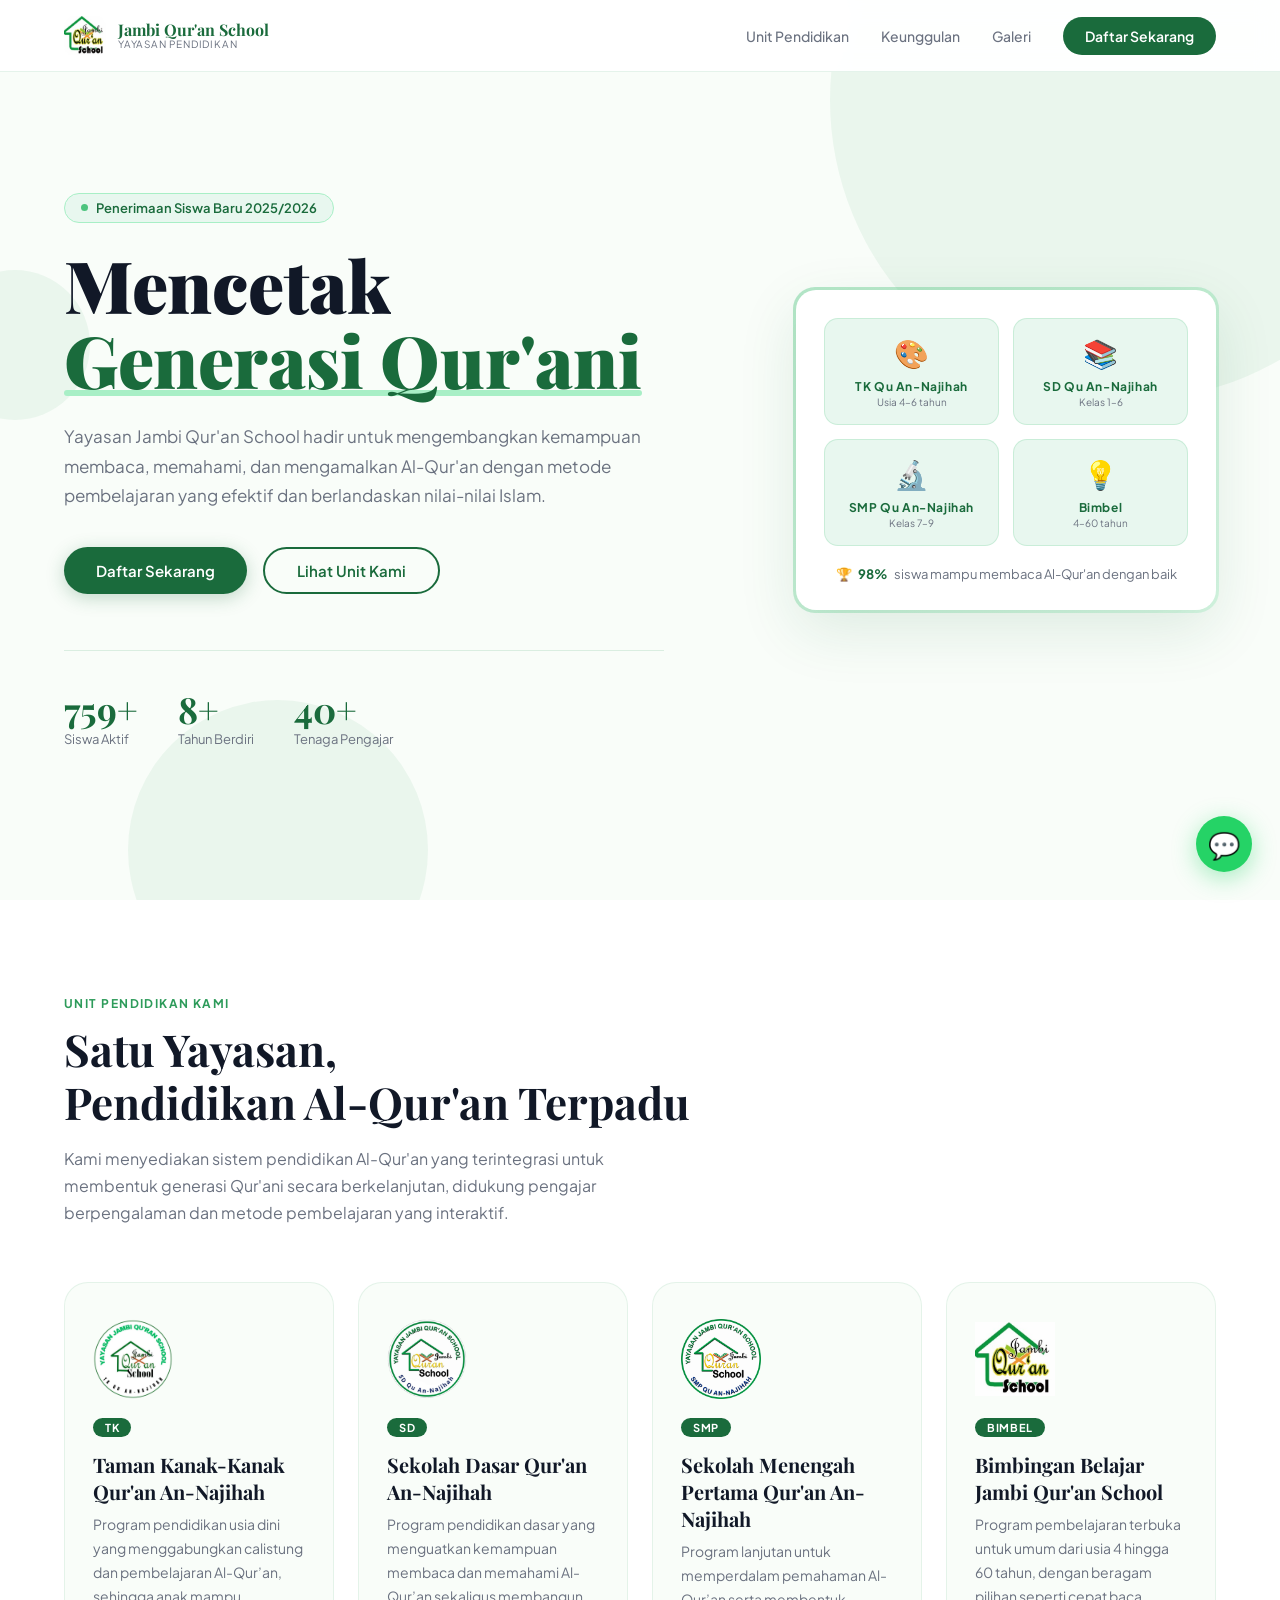
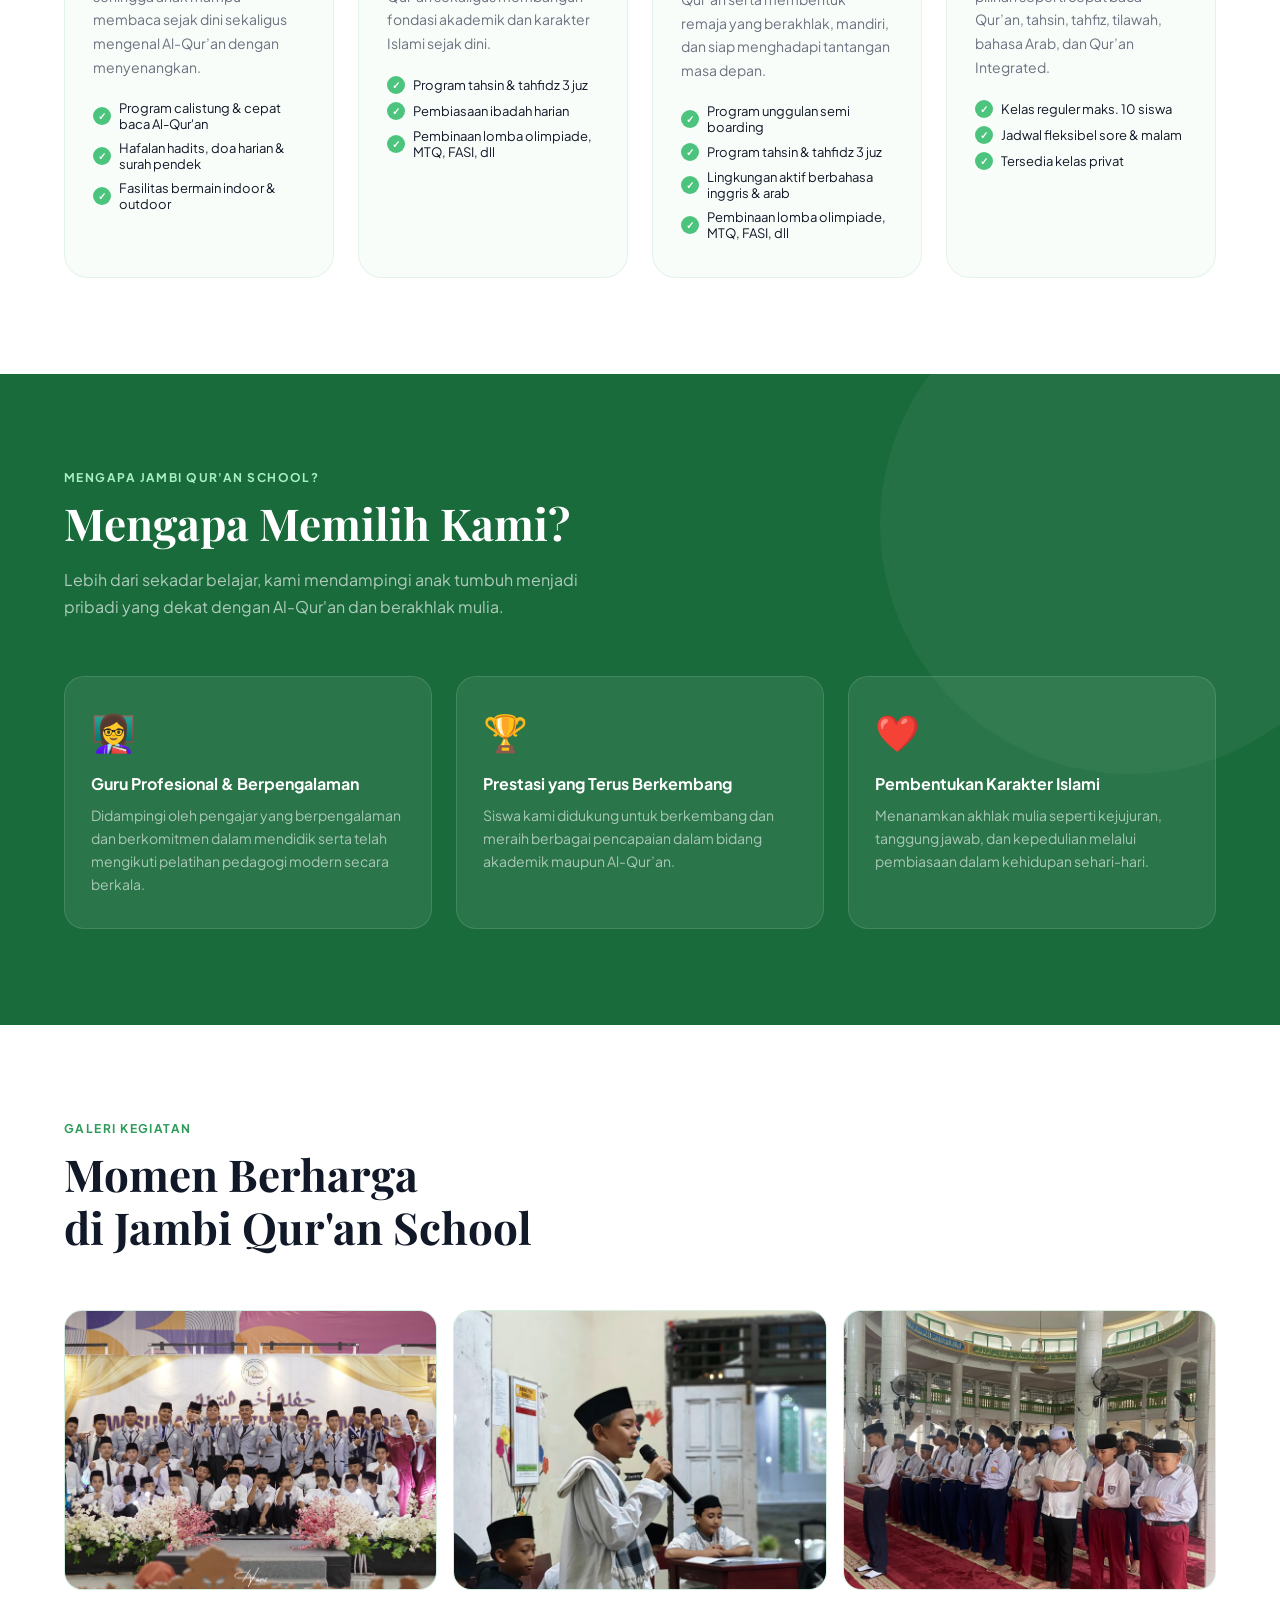
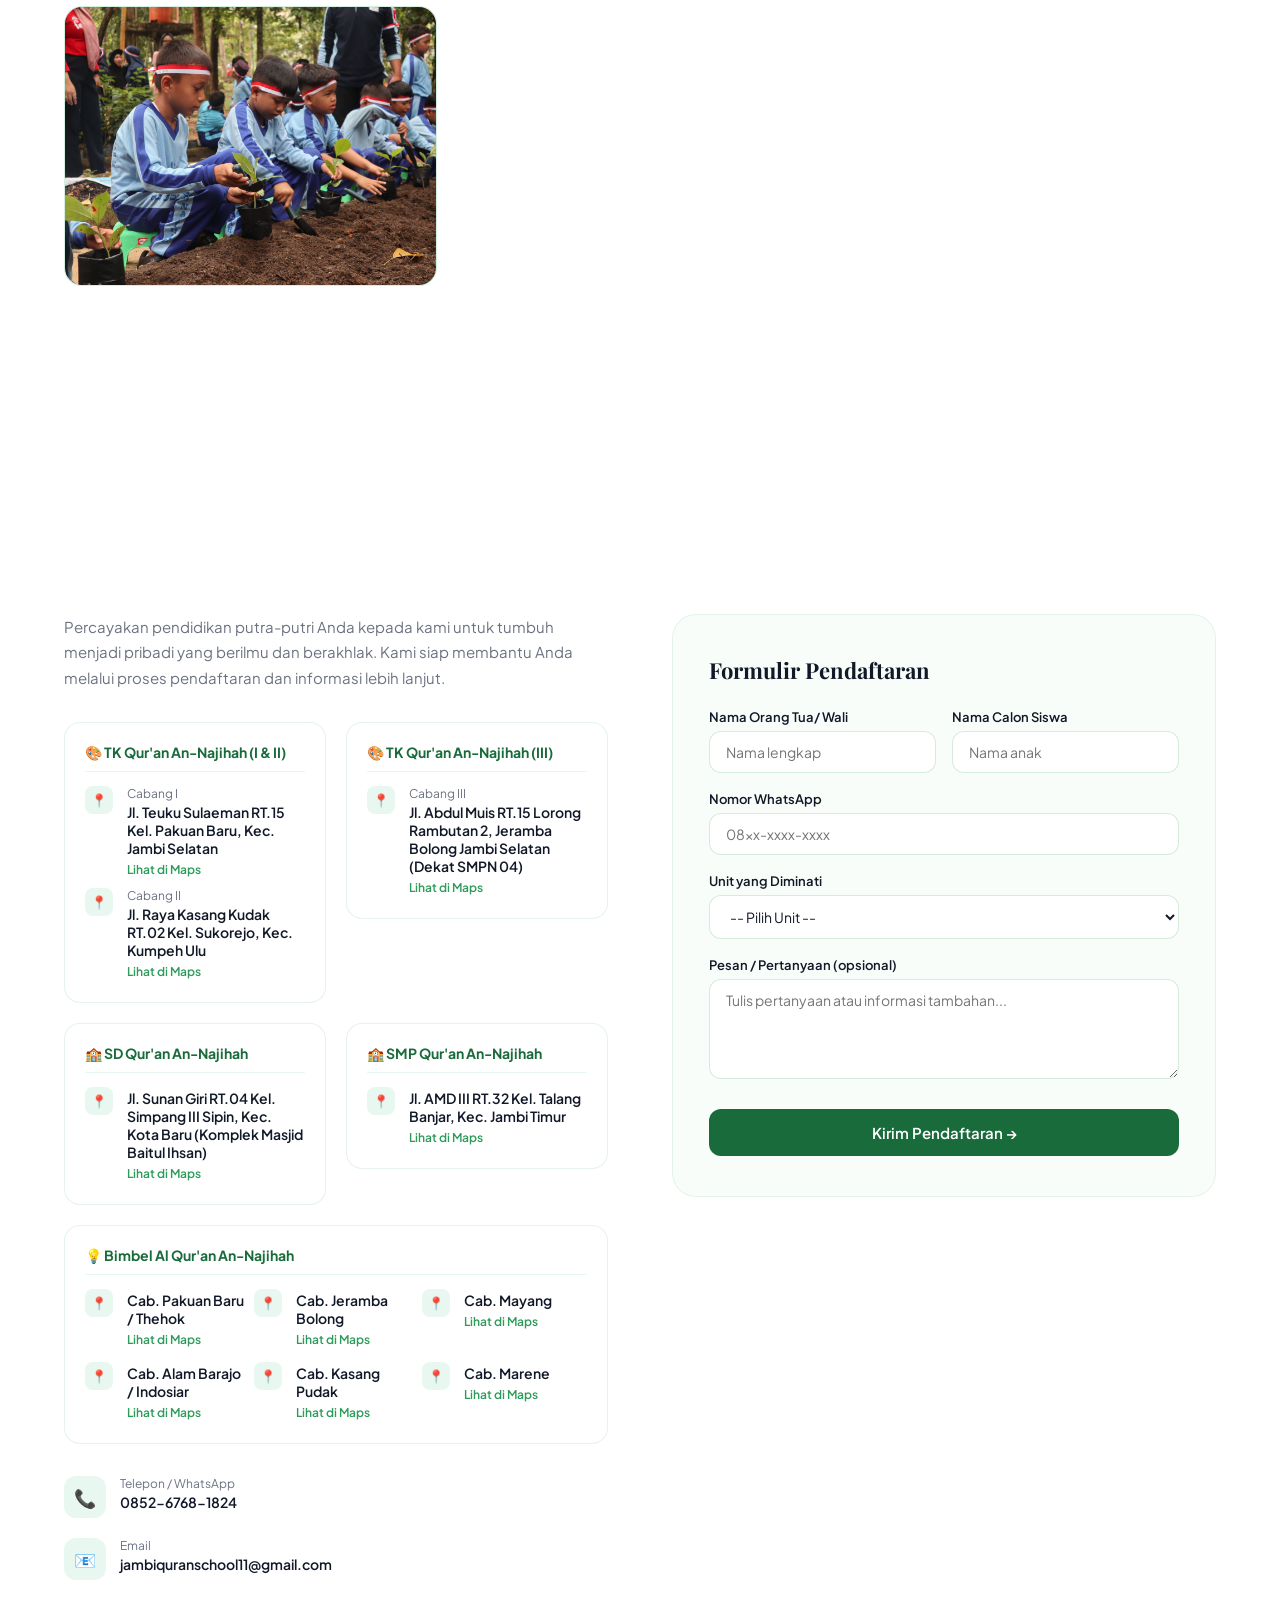
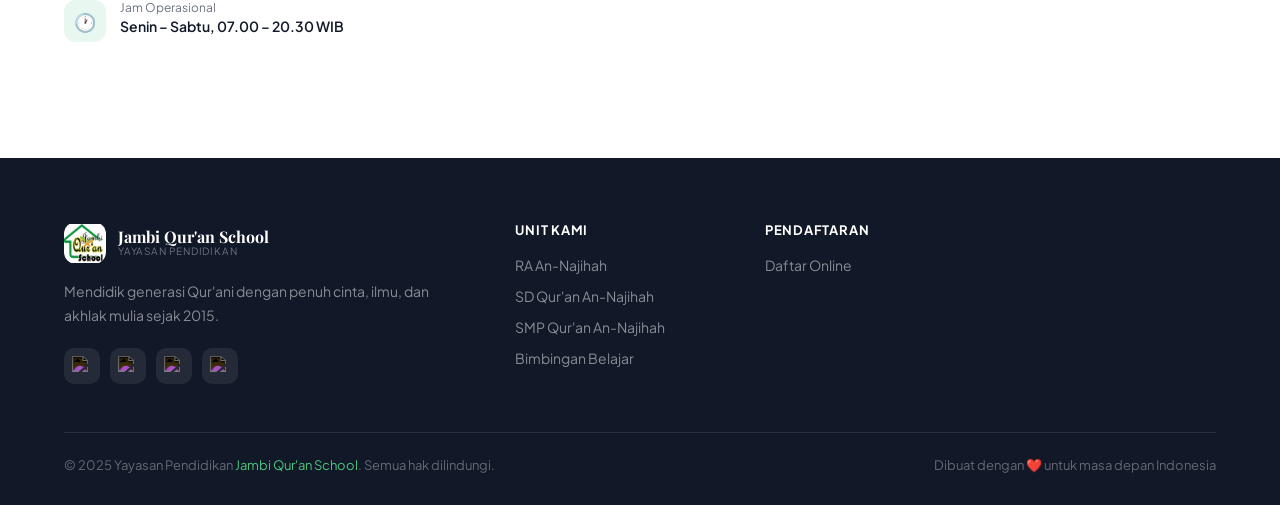
==== commit af02aec7: "add SEO meta tags" ====
--- a/index.html
+++ b/index.html
@@ -4,6 +4,15 @@
 <meta charset="UTF-8">
 <meta name="viewport" content="width=device-width, initial-scale=1.0">
 <title>Jambi Qur'an School</title>
+
+<meta name="description" content="Jambi Qur'an School — Yayasan pendidikan Al-Qur'an terpadu dengan unit TK, SD, SMP, dan Bimbel di Kota Jambi.">
+<meta property="og:title" content="Jambi Qur'an School">
+<meta property="og:description" content="Yayasan pendidikan Al-Qur'an terpadu dengan unit TK, SD, SMP, dan Bimbel di Kota Jambi.">
+<meta property="og:image" content="DB/logo_jqs.jpg">
+<meta property="og:url" content="https://jambiquranschool.github.io">
+<meta property="og:type" content="website">
+<link rel="icon" href="DB/logo_jqs.jpg" type="image/jpeg">
+
 <link href="https://fonts.googleapis.com/css2?family=Playfair+Display:wght@700;900&family=Plus+Jakarta+Sans:wght@300;400;500;600;700&display=swap" rel="stylesheet">
 <link rel="stylesheet" href="style.css">
 </head>
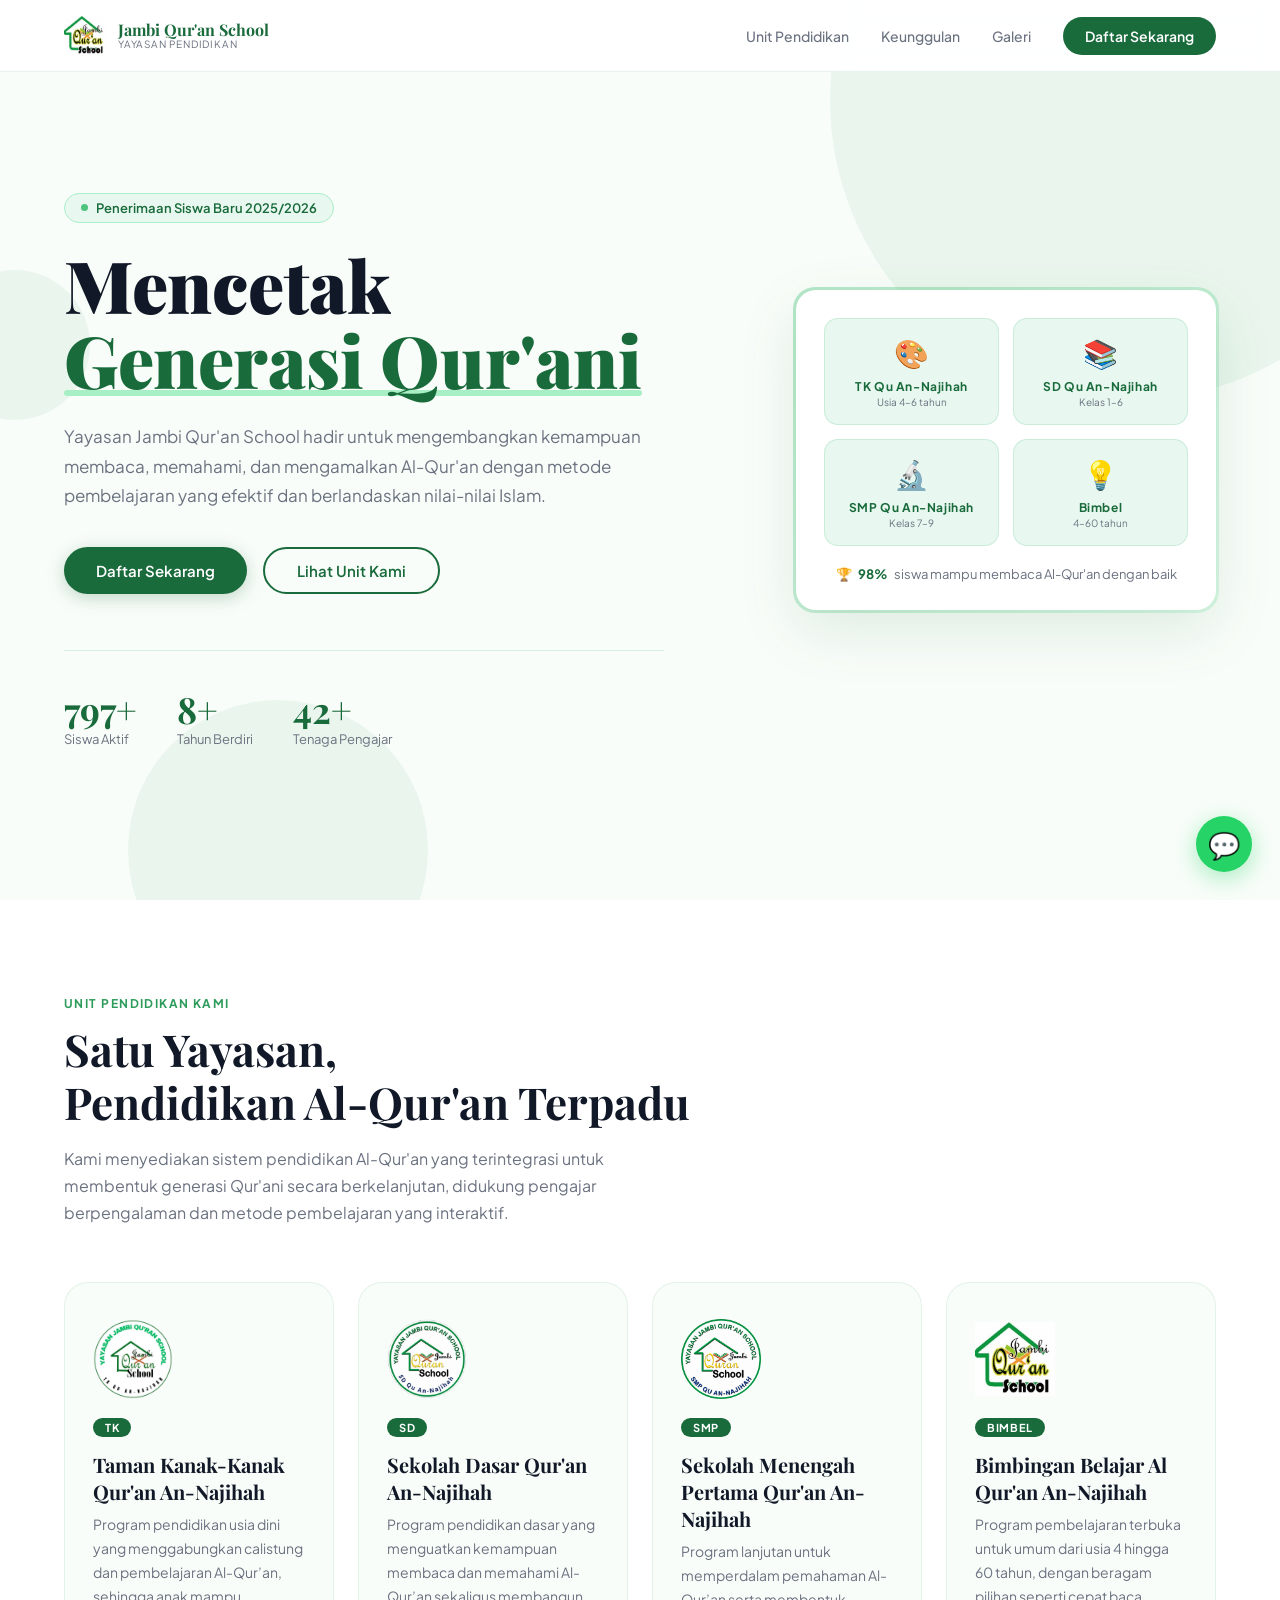
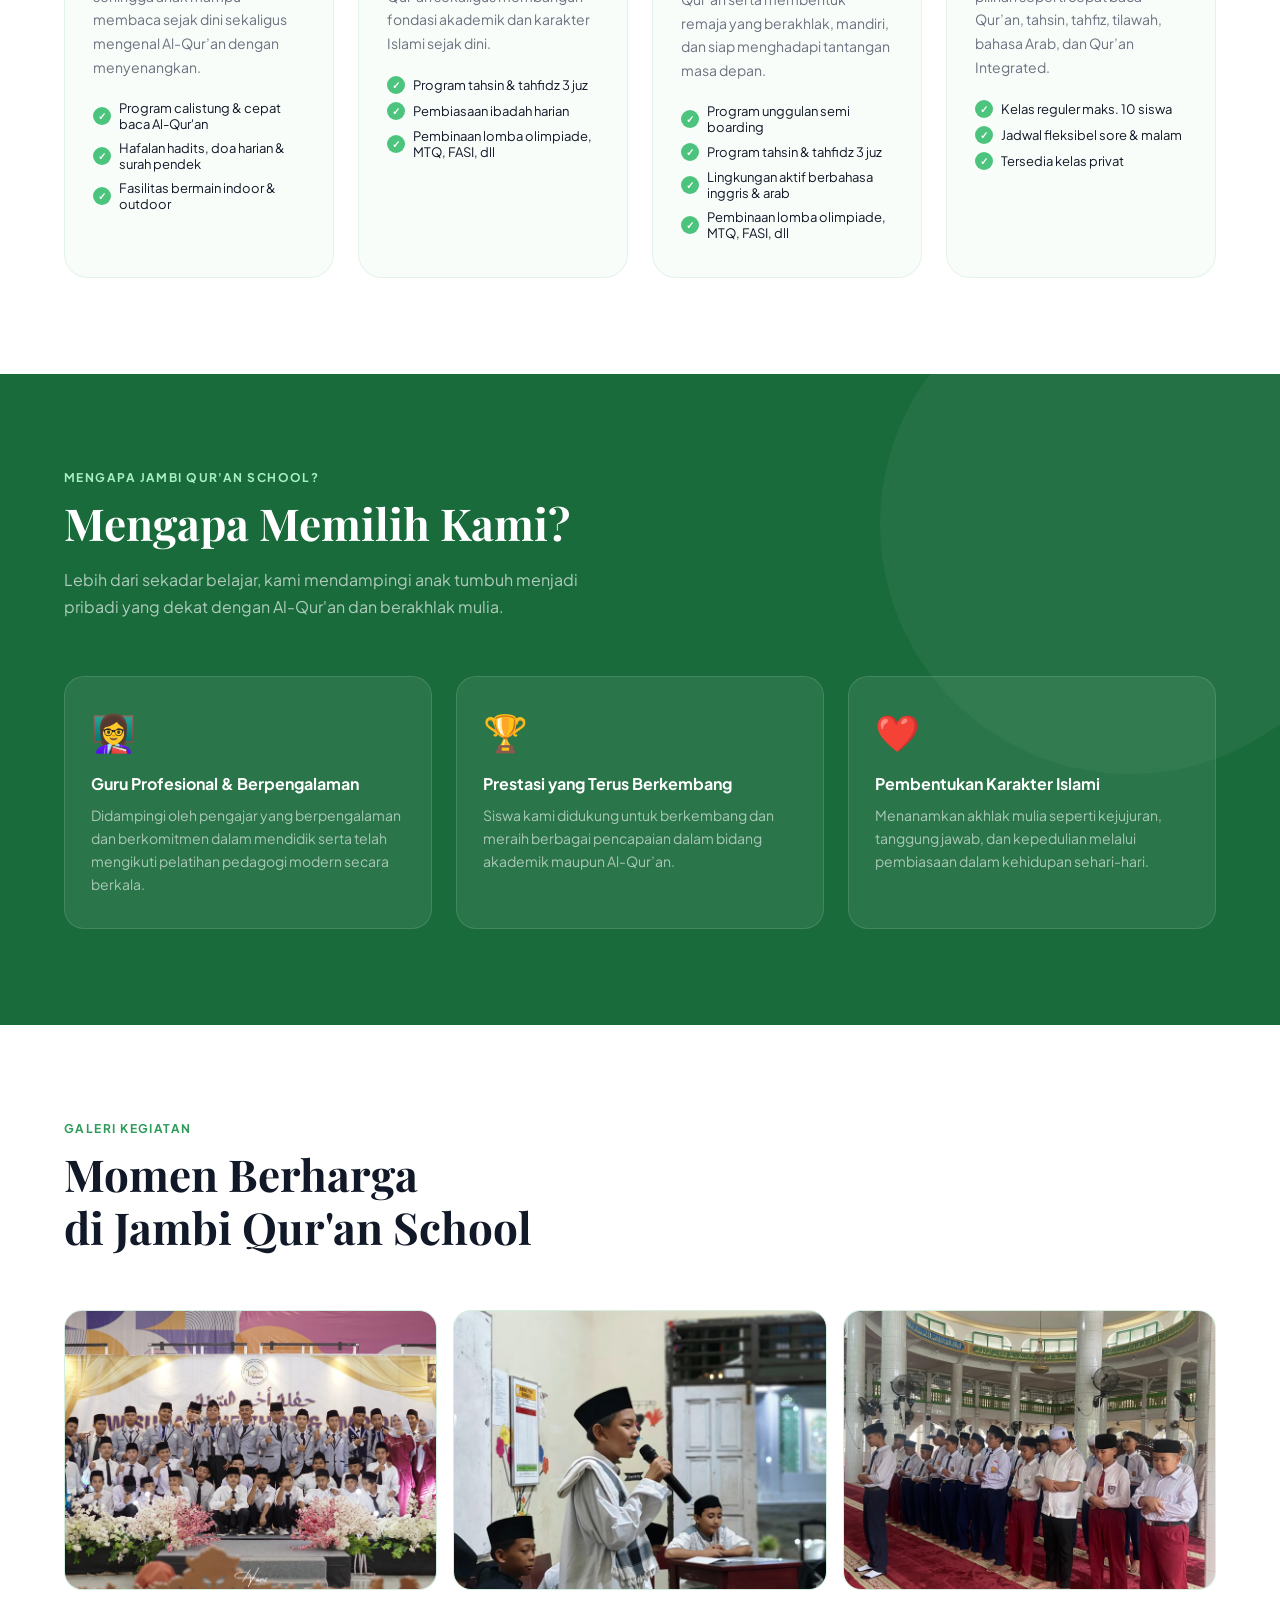
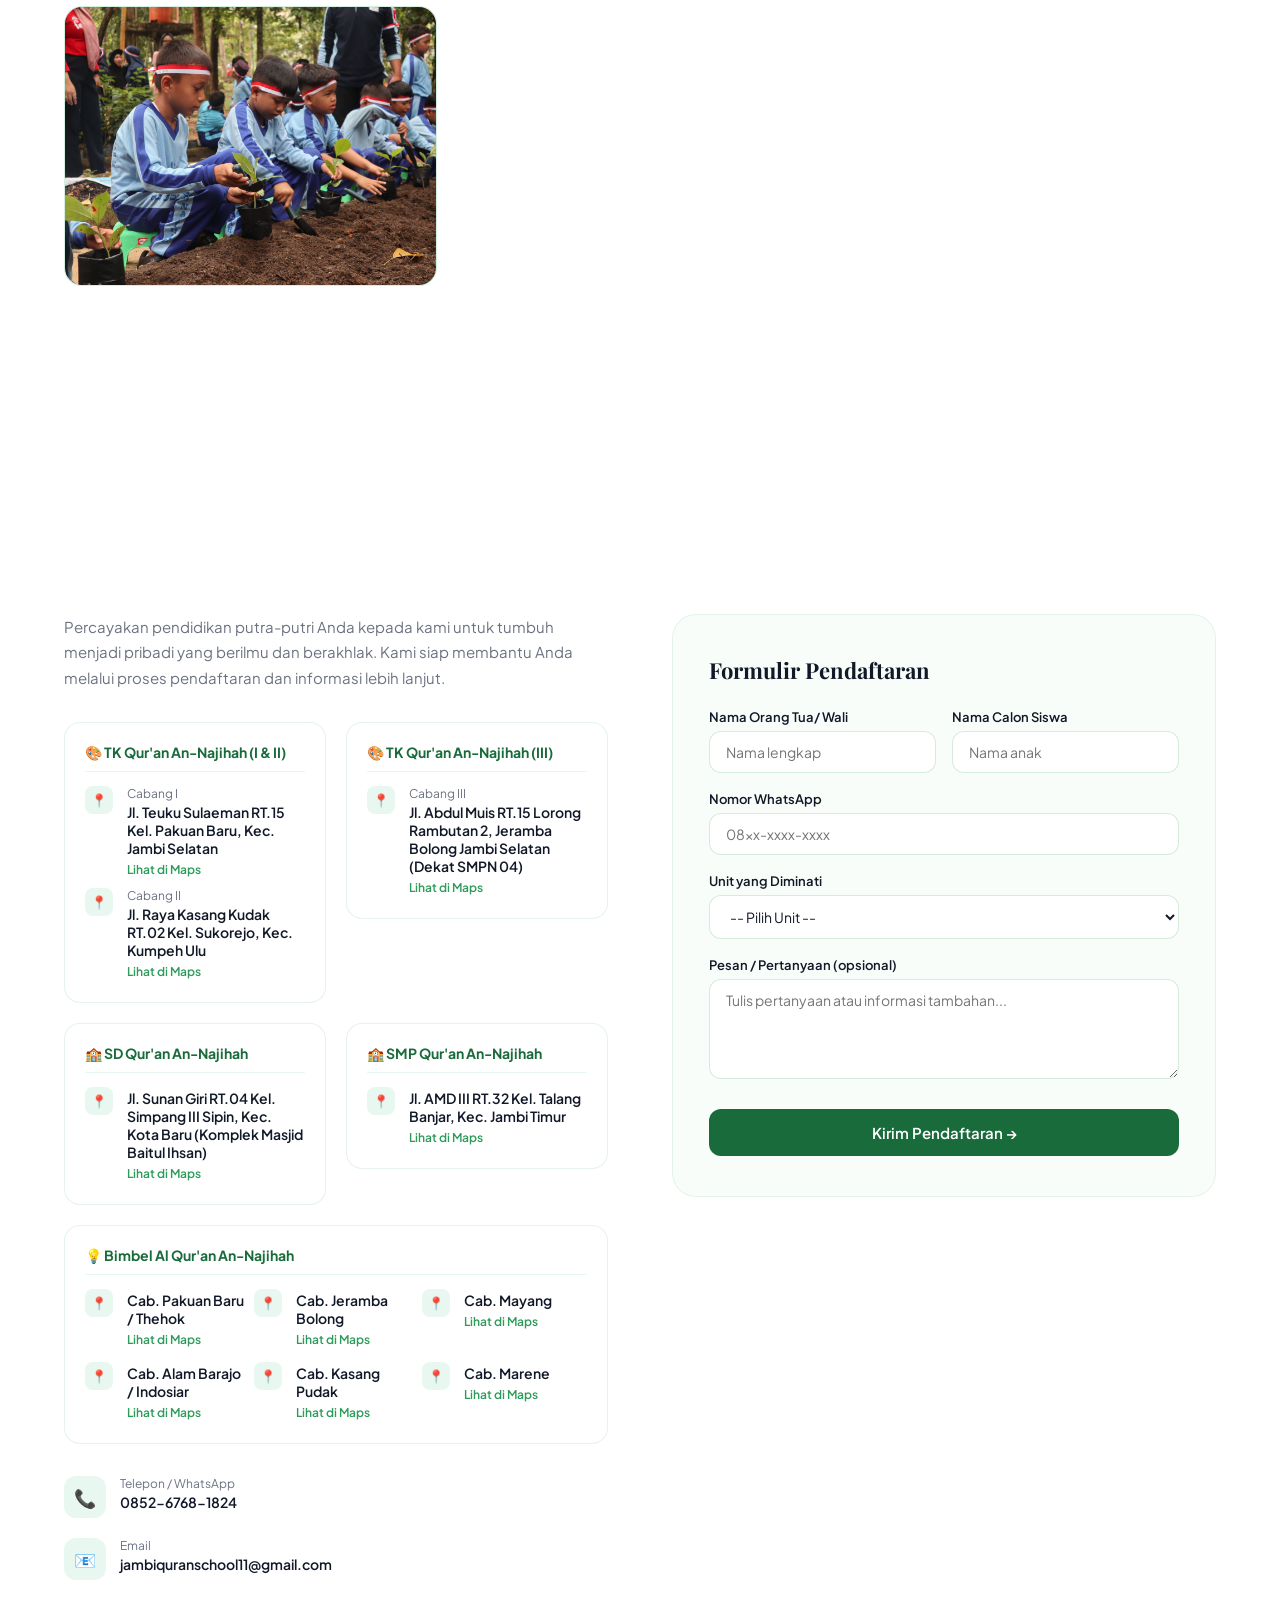
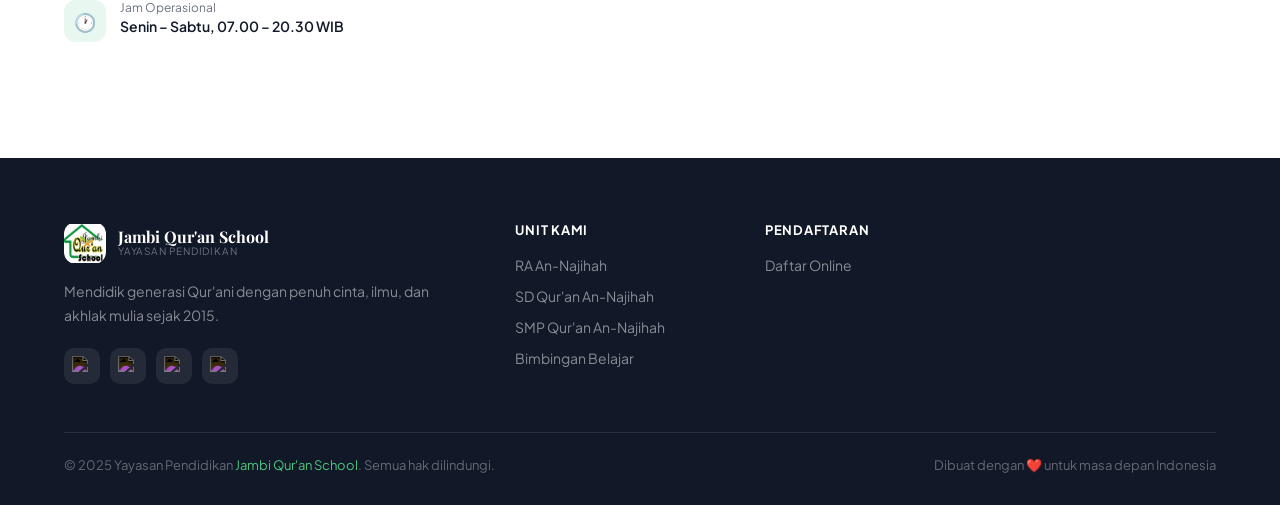
==== commit 778a799d: "change nama bimbel" ====
--- a/index.html
+++ b/index.html
@@ -162,7 +162,7 @@
         <img src="DB/logo_jqs.jpg" alt="Logo"/>
       </div>
       <div class="level-badge">BIMBEL</div>
-      <h3>Bimbingan Belajar Jambi Qur'an School</h3>
+      <h3>Bimbingan Belajar Al Qur'an An-Najihah</h3>
       <p>Program pembelajaran terbuka untuk umum dari usia 4 hingga 60 tahun, dengan beragam pilihan seperti cepat baca Qur’an, tahsin, tahfiz, tilawah, bahasa Arab, dan Qur’an Integrated.</p>
       <ul class="unit-features">
         <li>Kelas reguler maks. 10 siswa</li>
@@ -401,7 +401,7 @@
             <option>RA An-Najihah</option>
             <option>SD Qur'an An-Najihah</option>
             <option>SMP Qur'an An-Najihah</option>
-            <option>Bimbingan Belajar</option>
+            <option>Bimbel Al Qur'an An-Najihah</option>
           </select>
         </div>
         <div class="form-group">
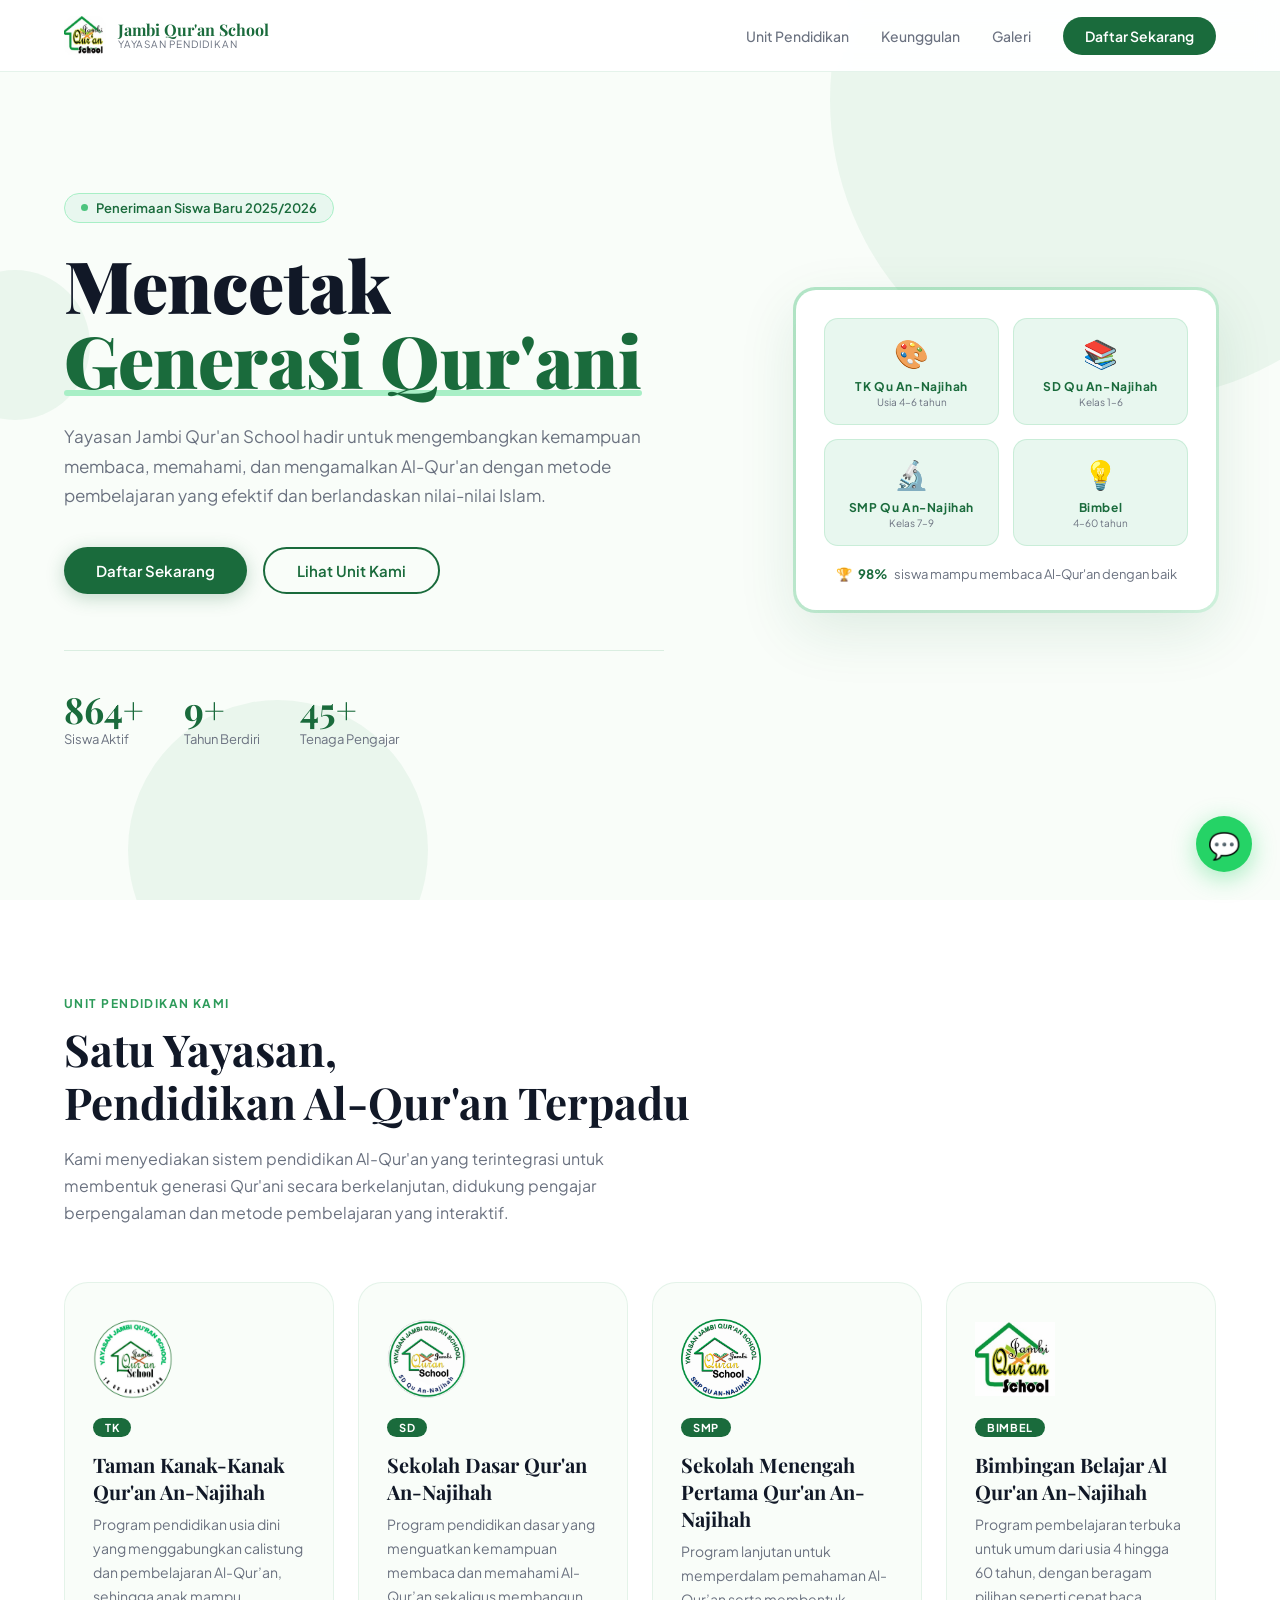
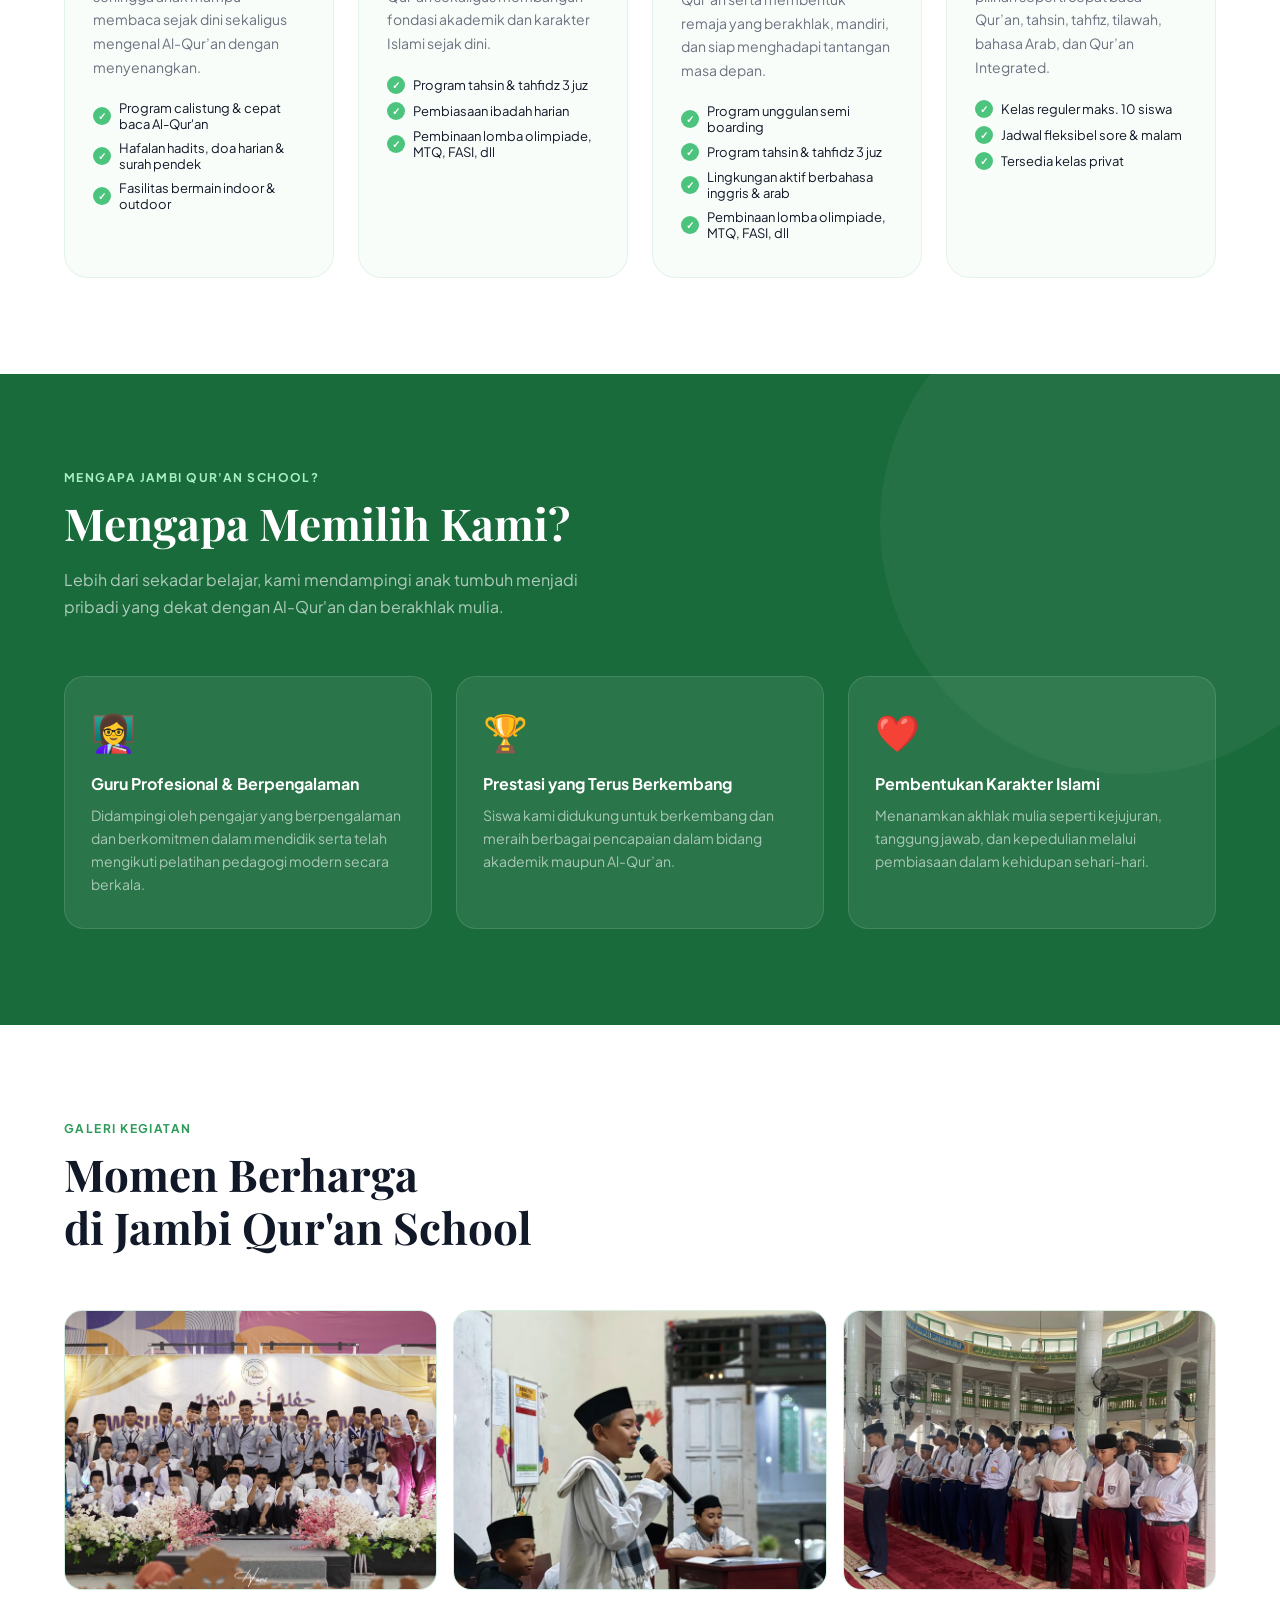
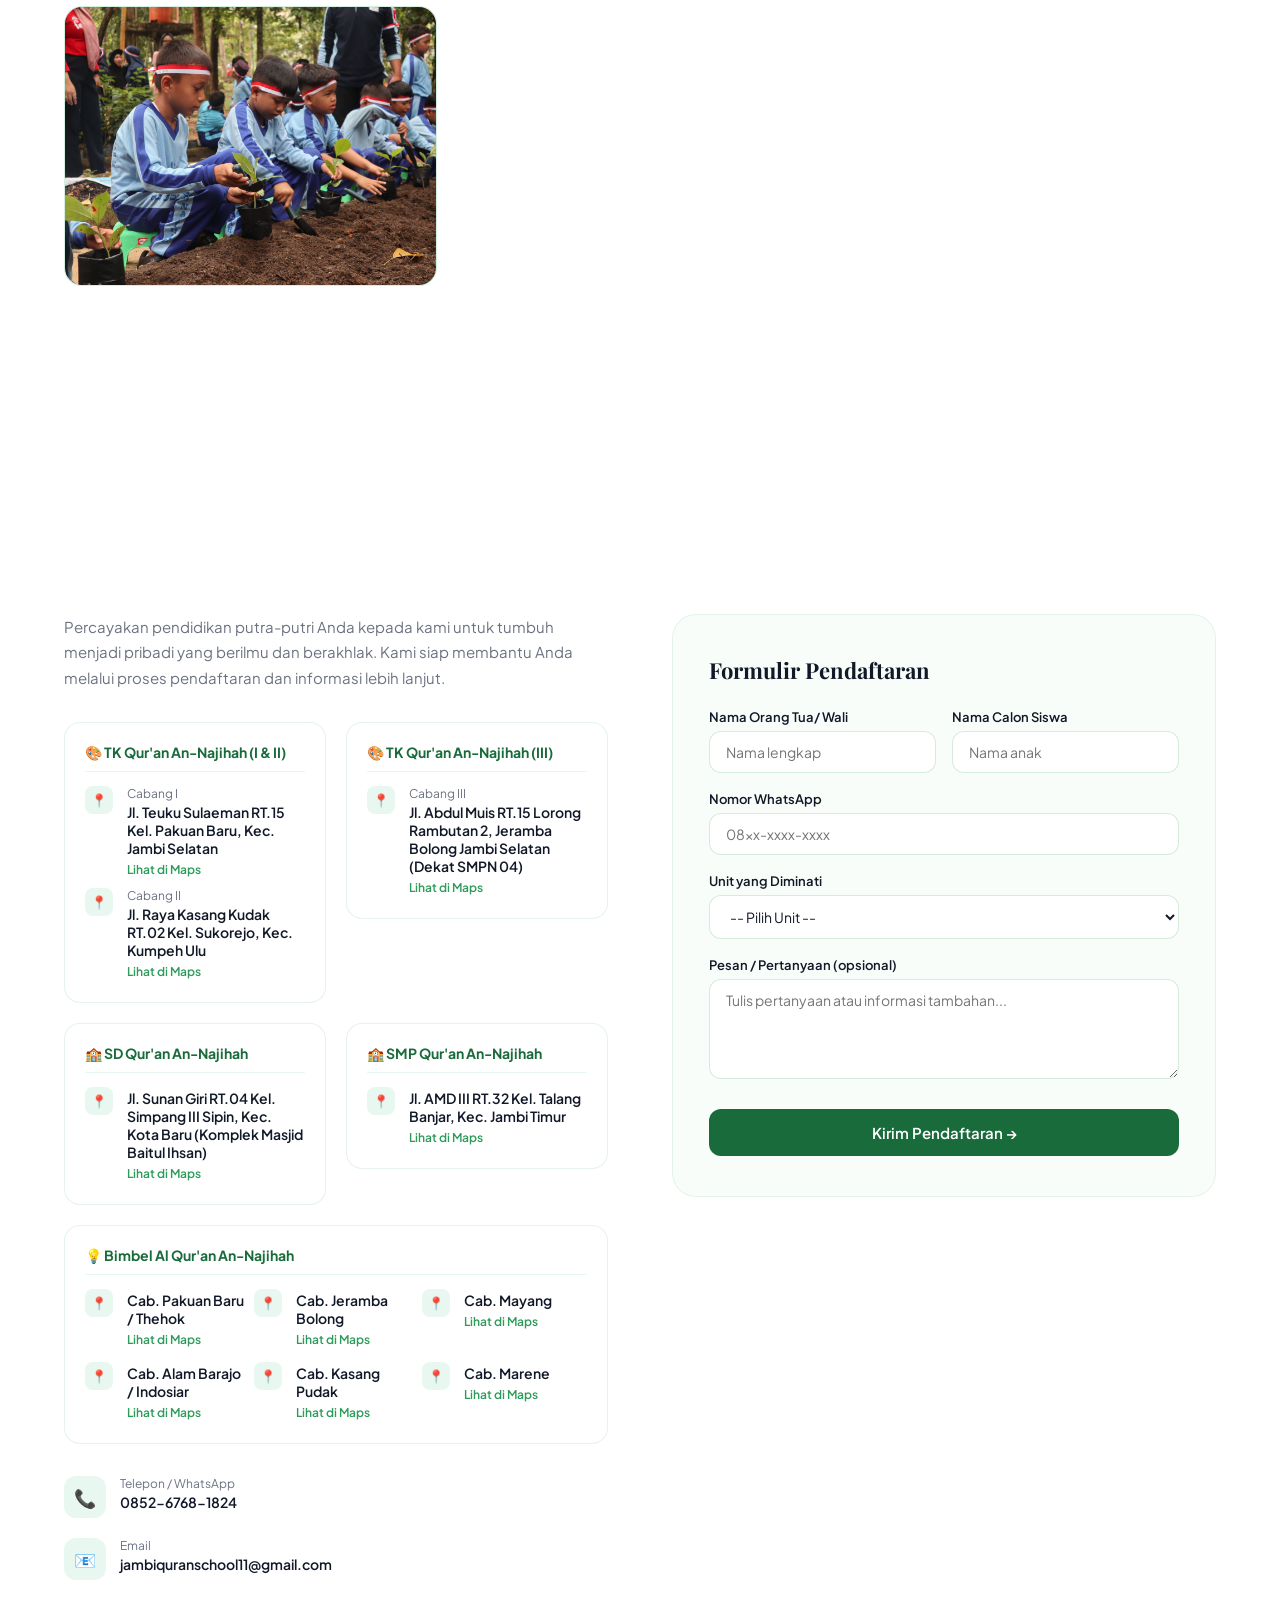
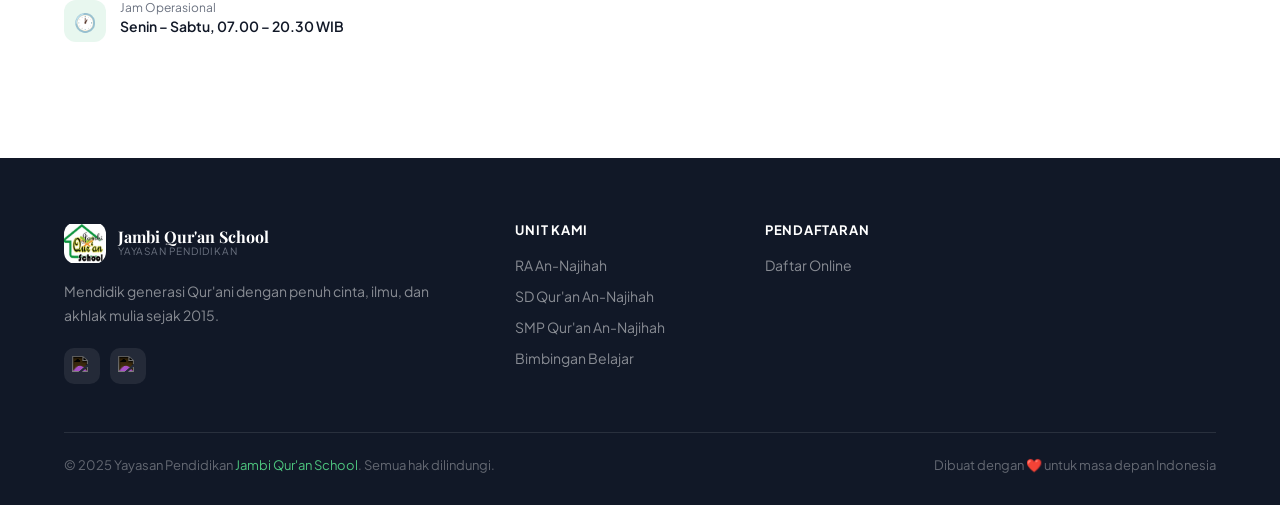
==== commit 544bd8bf: "update socmed links" ====
--- a/index.html
+++ b/index.html
@@ -437,15 +437,15 @@
         <a class="social-link" href="https://facebook.com/jambiquranschool" target="_blank" title="Facebook">
           <img src="https://cdn.jsdelivr.net/gh/simple-icons/simple-icons/icons/facebook.svg" alt="Facebook">
         </a>
-        <a class="social-link" href="https://instagram.com/jambiquranschool" target="_blank" title="Instagram">
+        <a class="social-link" href="https://www.instagram.com/jambi_quranschool" target="_blank" title="Instagram">
           <img src="https://cdn.jsdelivr.net/gh/simple-icons/simple-icons/icons/instagram.svg" alt="Instagram">
         </a>
-        <a class="social-link" href="https://youtube.com/@jambiquranschool" target="_blank" title="YouTube">
+        <!-- <a class="social-link" href="https://youtube.com/@jambiquranschool" target="_blank" title="YouTube">
           <img src="https://cdn.jsdelivr.net/gh/simple-icons/simple-icons/icons/youtube.svg" alt="YouTube">
         </a>
         <a class="social-link" href="https://tiktok.com/@jambiquranschool" target="_blank" title="TikTok">
           <img src="https://cdn.jsdelivr.net/gh/simple-icons/simple-icons/icons/tiktok.svg" alt="TikTok">
-        </a>
+        </a> -->
       </div>
     </div>
 
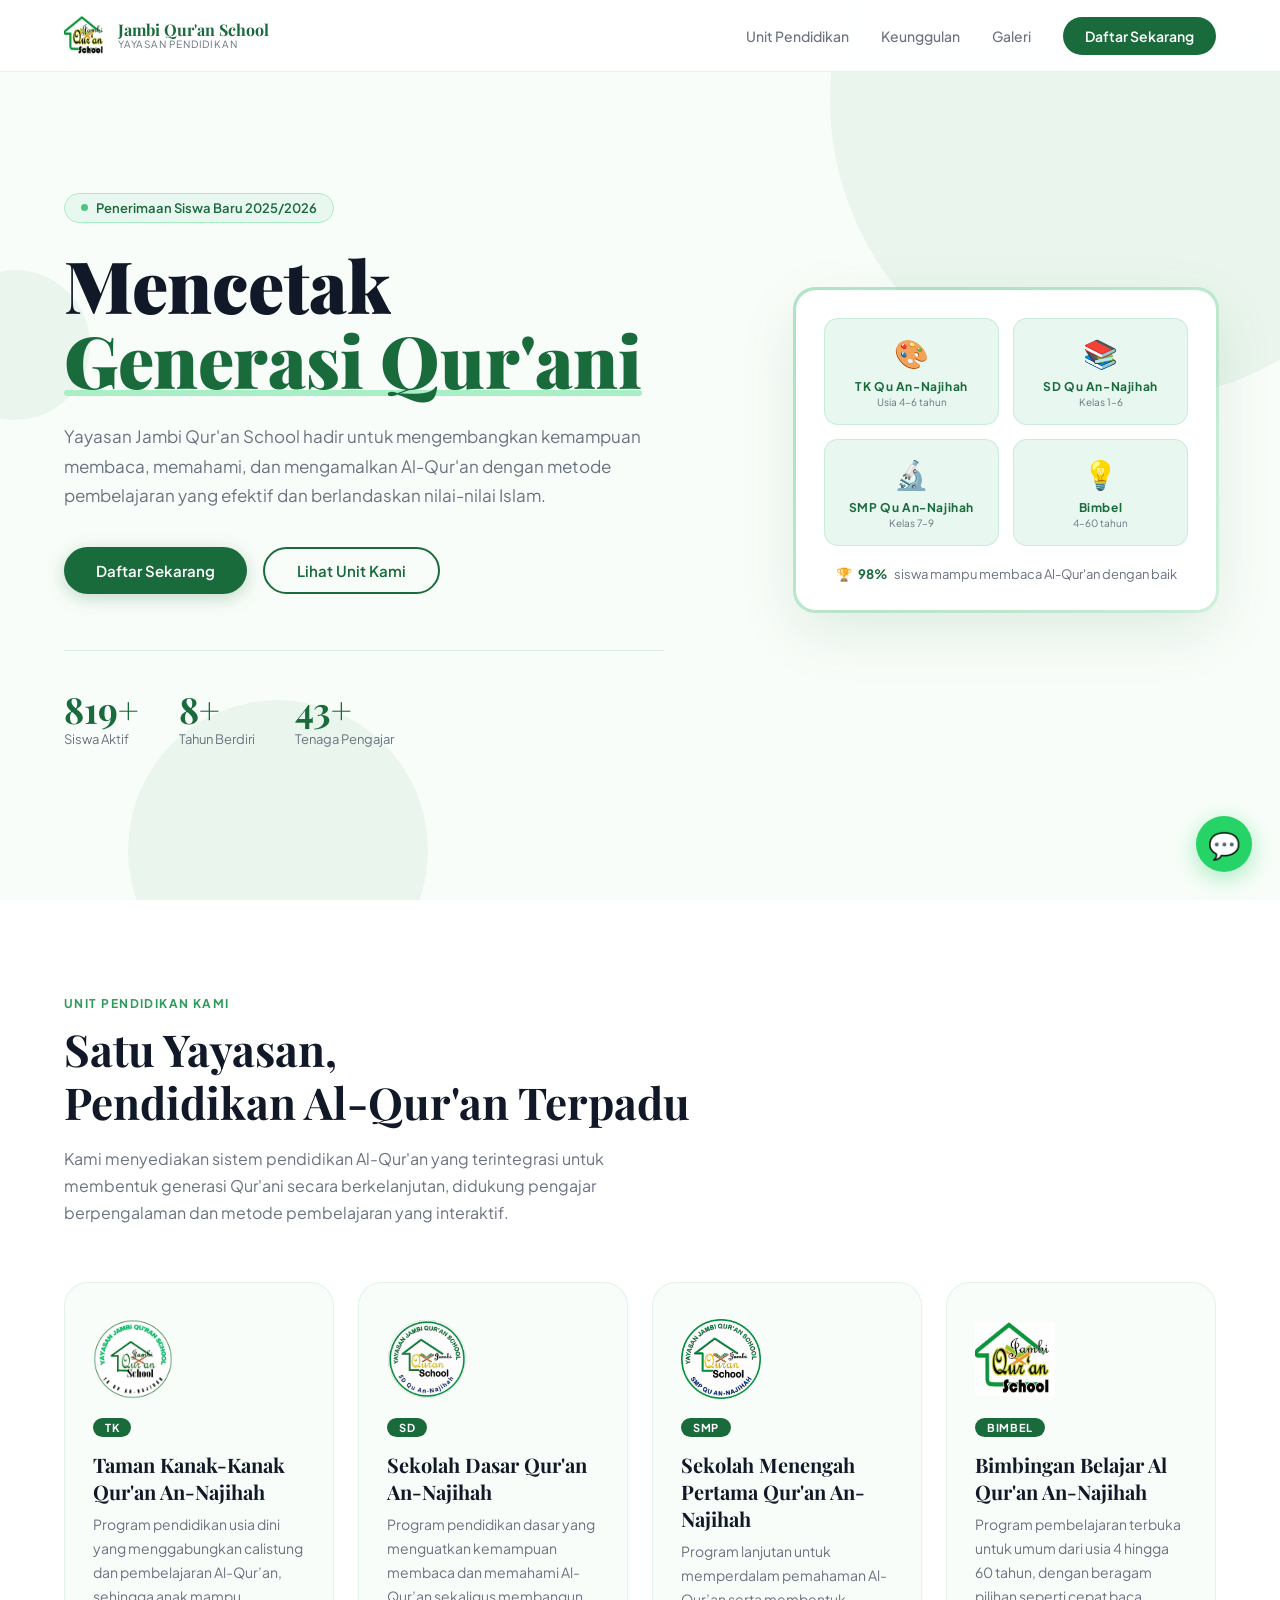
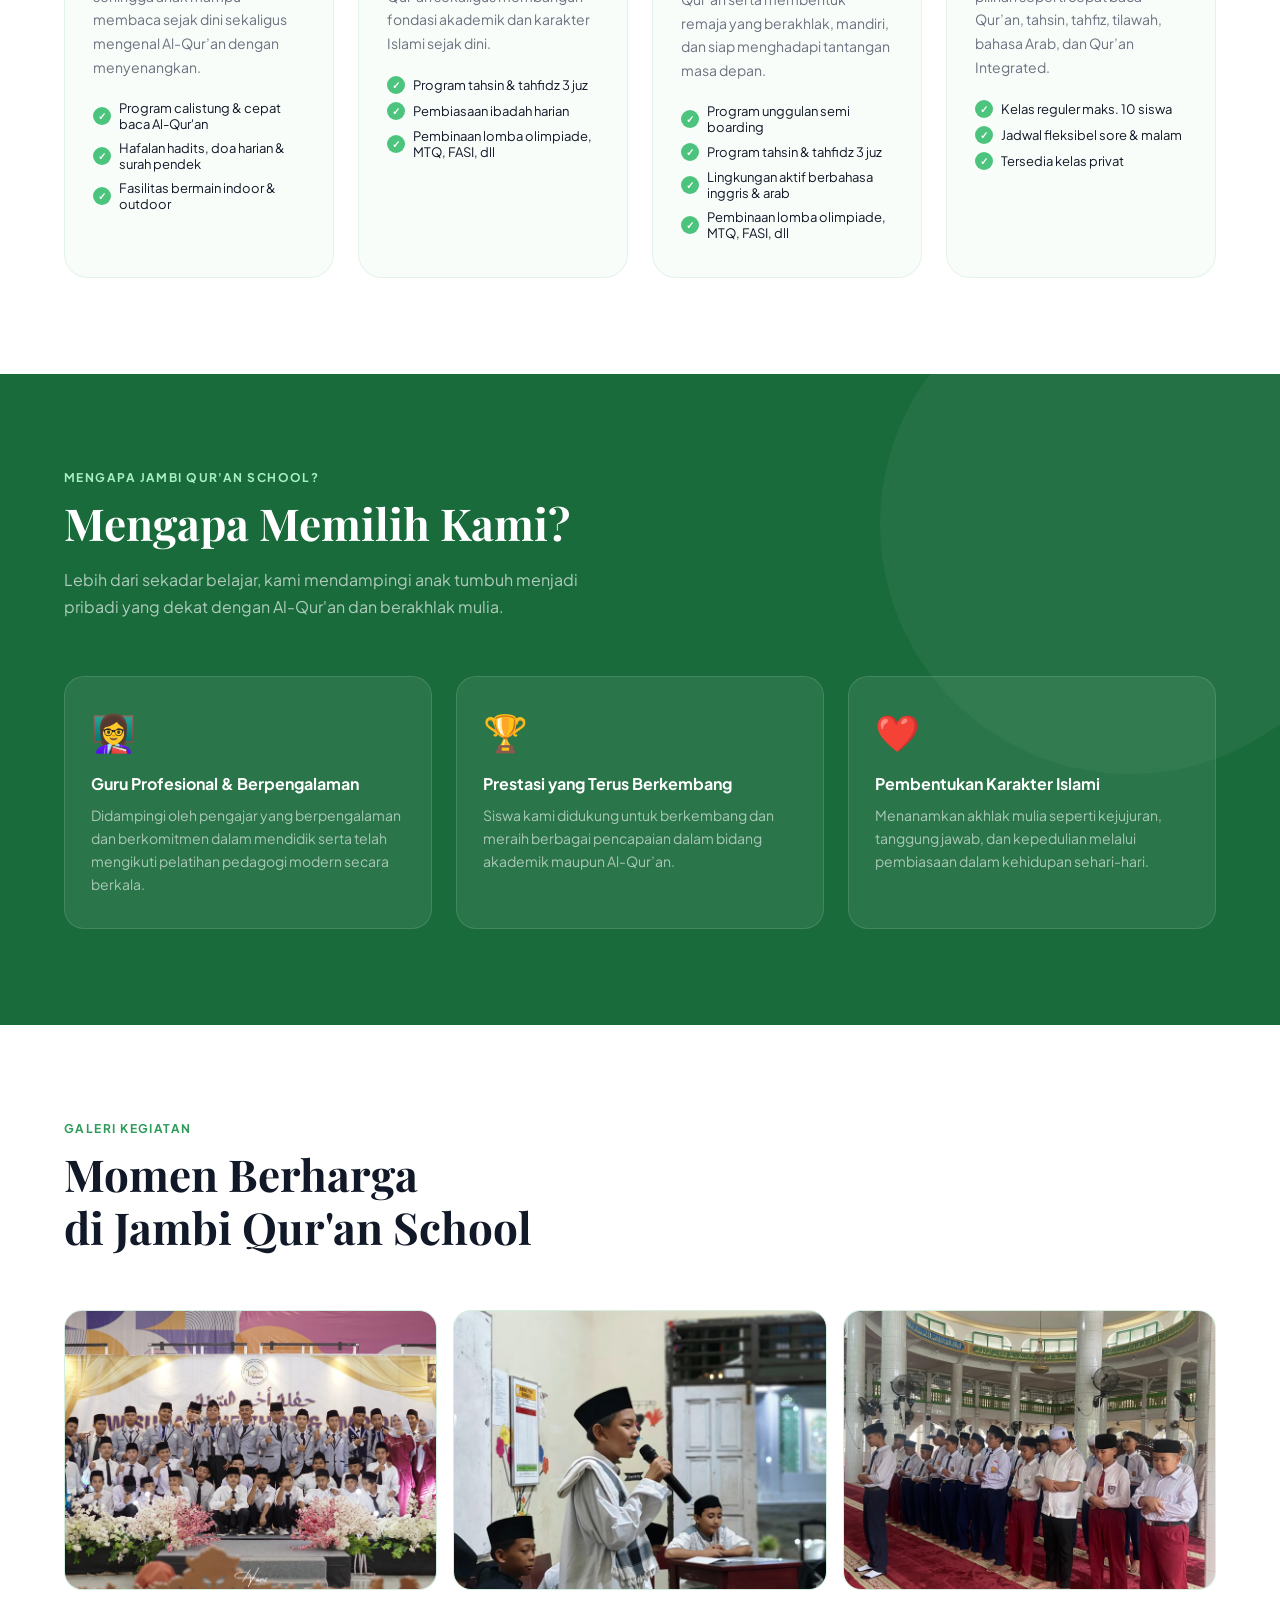
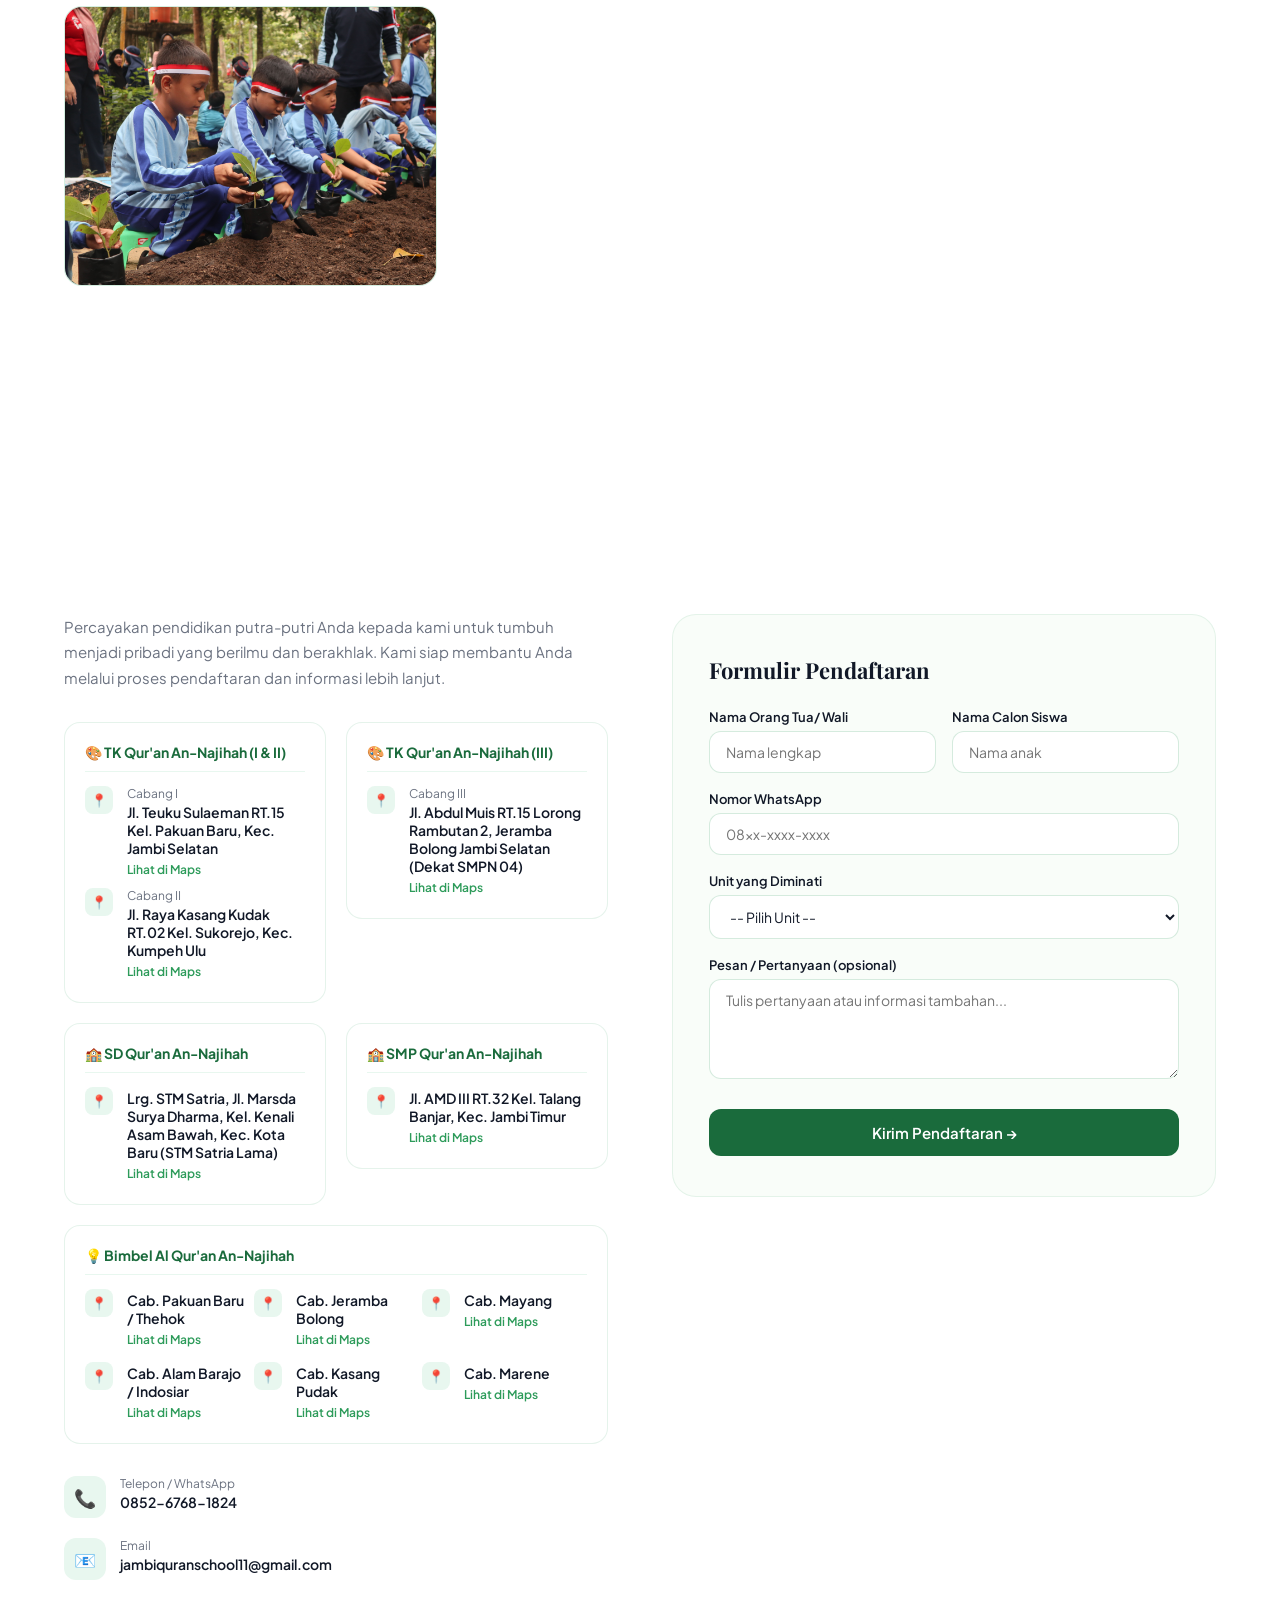
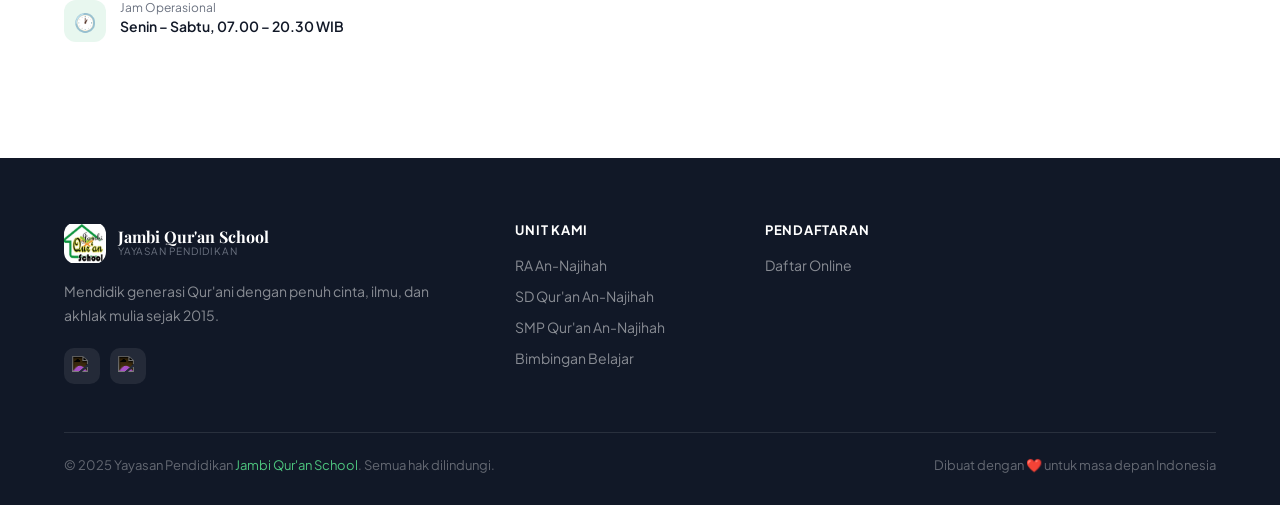
==== commit 0802ecd7: "Update alamat SD" ====
--- a/index.html
+++ b/index.html
@@ -286,8 +286,8 @@
           <div class="kontak-item">
             <div class="kontak-item-icon">📍</div>
             <div>
-              <div class="k-val">Jl. Sunan Giri RT.04 Kel. Simpang III Sipin, Kec. Kota Baru (Komplek Masjid Baitul Ihsan)</div>
-              <a class="maps-link" href="https://maps.app.goo.gl/BRiqfj1Kzibwn2SWA" target="_blank">Lihat di Maps</a>
+              <div class="k-val">Lrg. STM Satria, Jl. Marsda Surya Dharma, Kel. Kenali Asam Bawah, Kec. Kota Baru (STM Satria Lama)</div>
+              <a class="maps-link" href="https://maps.app.goo.gl/aHZWuLg5e5AHKsacA" target="_blank">Lihat di Maps</a>
             </div>
           </div>
         </div>
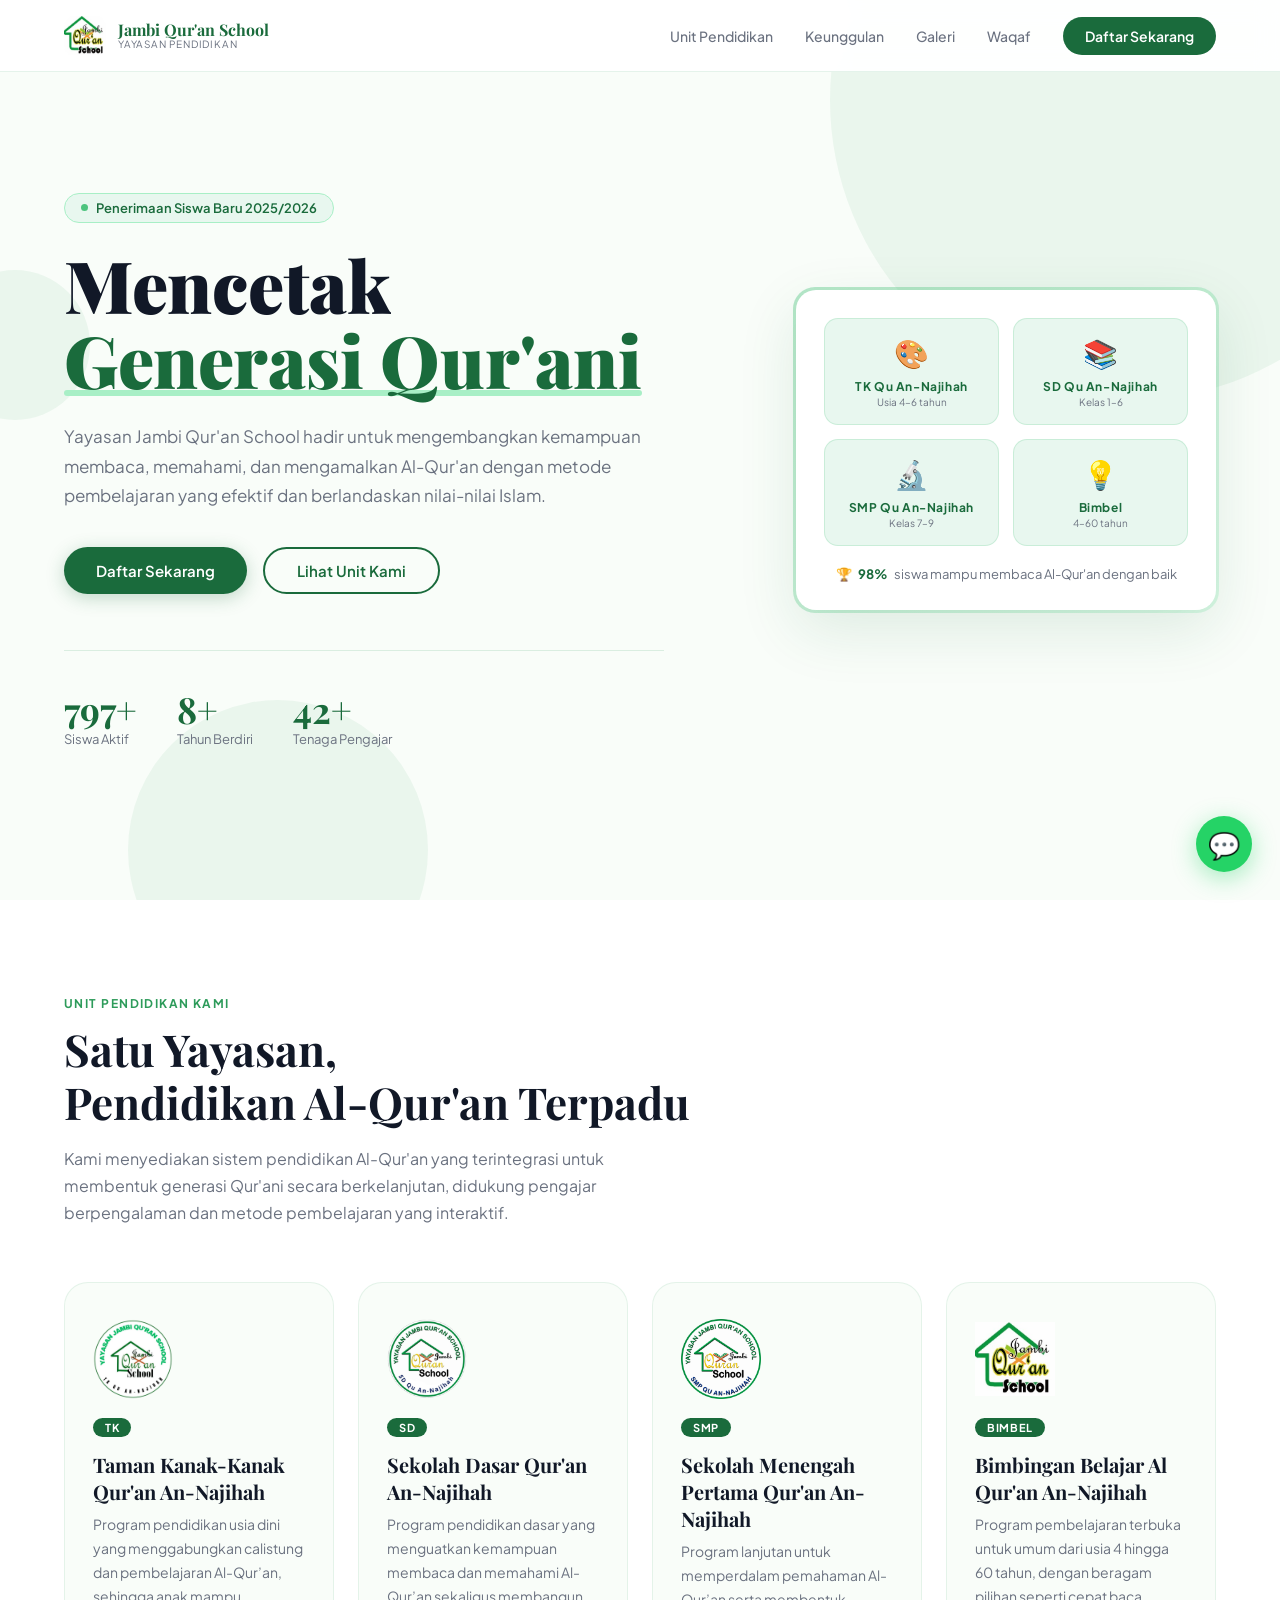
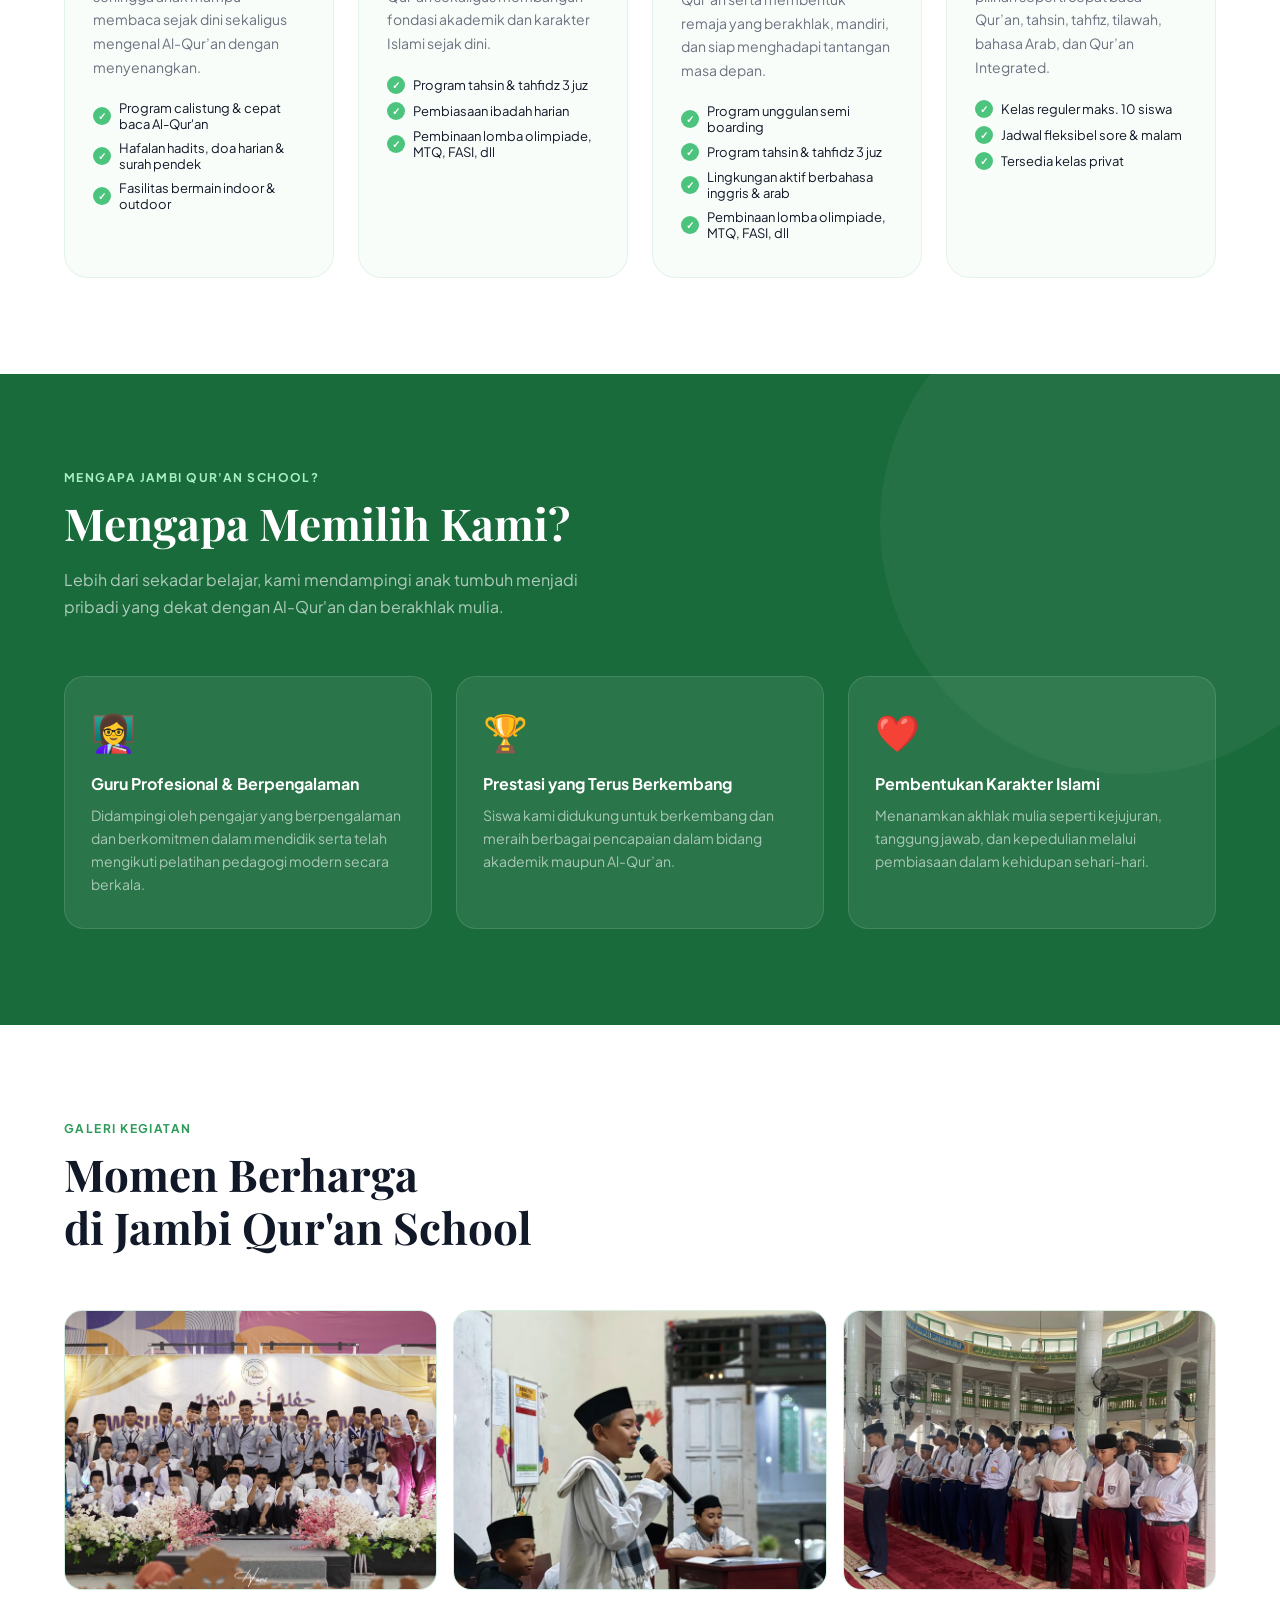
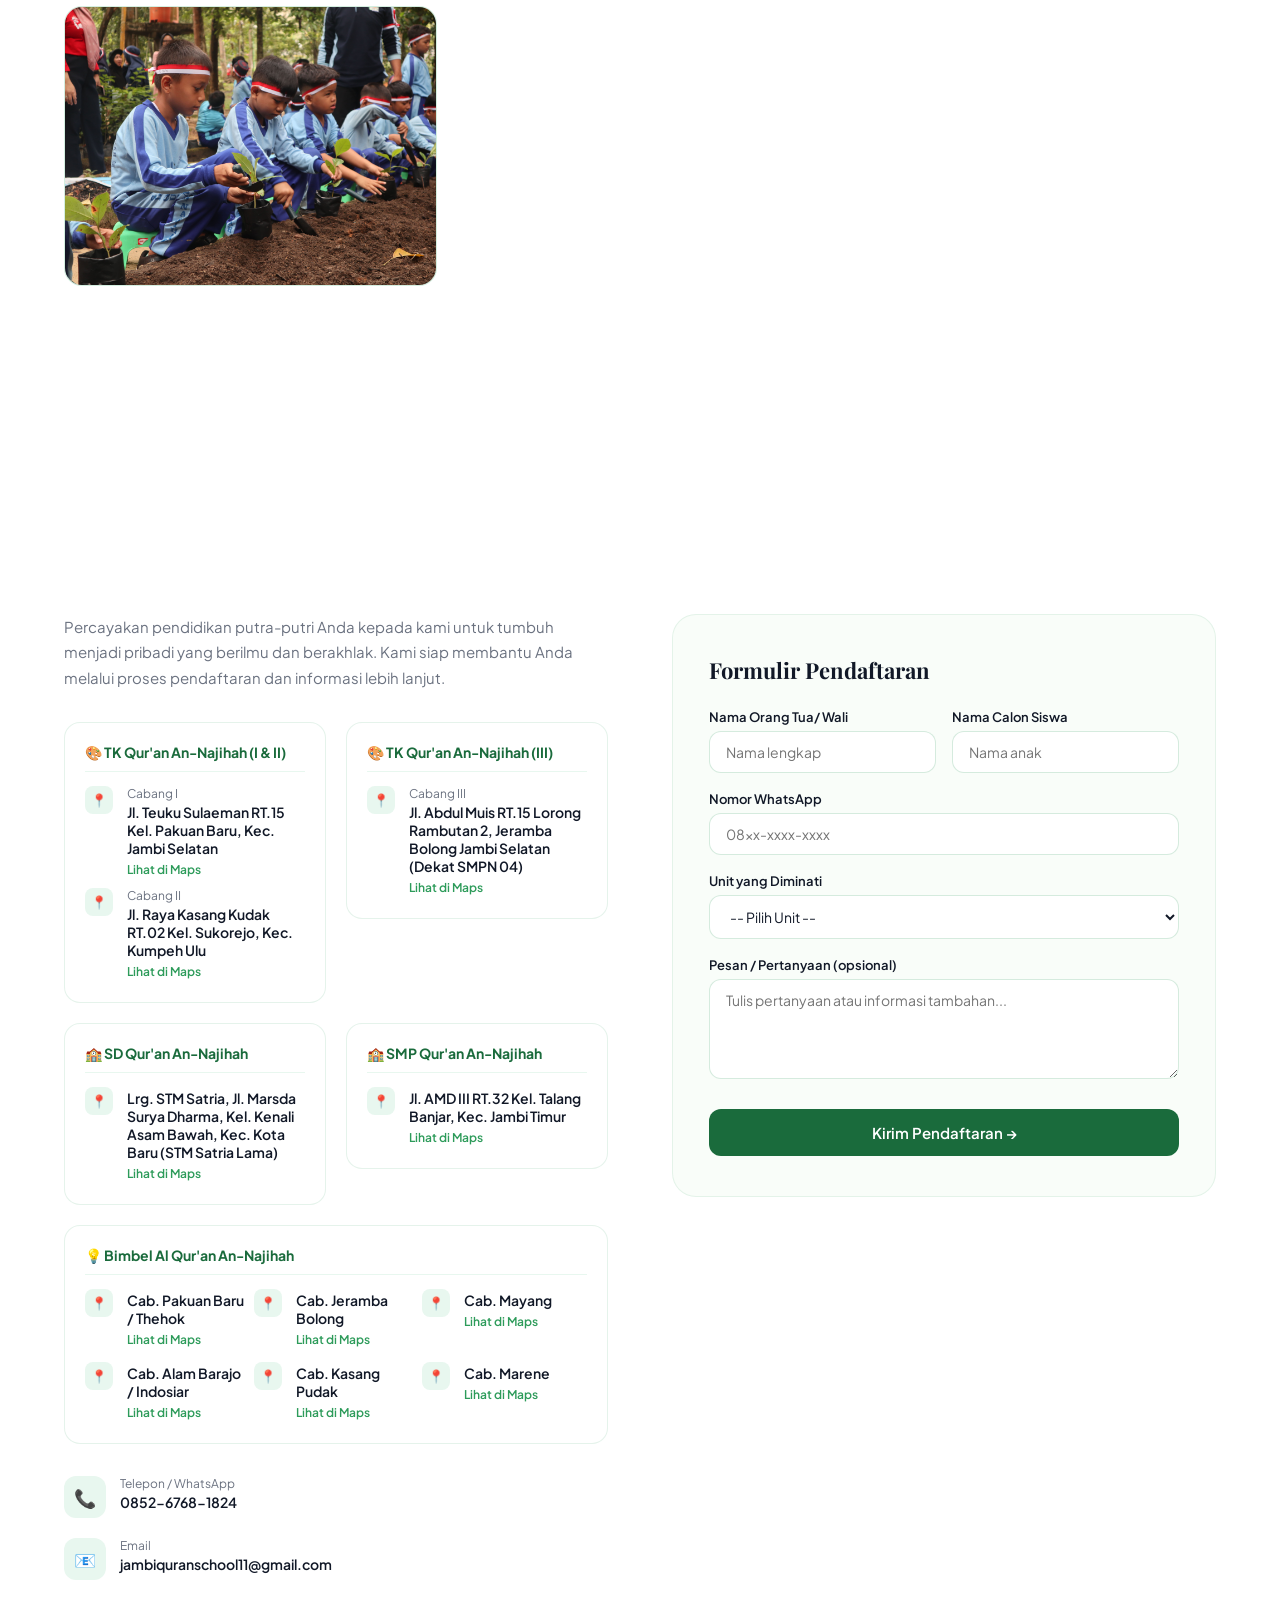
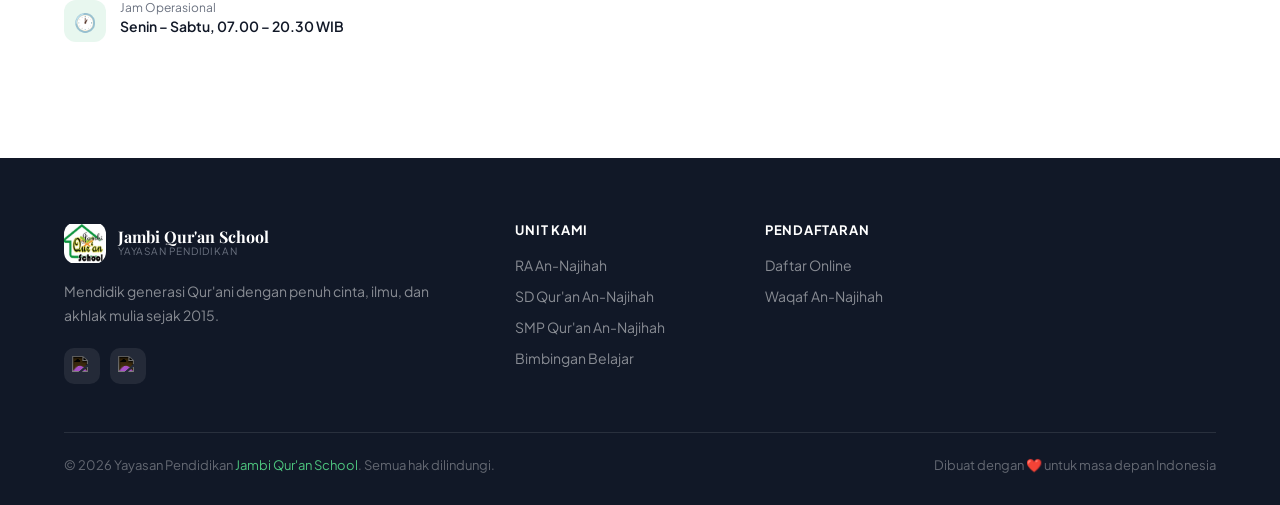
==== commit 562df84e: "Update index.html" ====
--- a/index.html
+++ b/index.html
@@ -34,6 +34,7 @@
     <li><a href="#unit">Unit Pendidikan</a></li>
     <li><a href="#keunggulan">Keunggulan</a></li>
     <li><a href="#galeri">Galeri</a></li>
+    <li><a href="waqaf/">Waqaf</a></li>
     <li><a href="#kontak" class="nav-cta">Daftar Sekarang</a></li>
   </ul>
   <button class="hamburger" id="hamburger" aria-label="Menu">
@@ -463,12 +464,13 @@
       <h5>Pendaftaran</h5>
       <ul>
         <li><a href="#kontak">Daftar Online</a></li>
+        <li><a href="waqaf/">Waqaf An-Najihah</a></li>
       </ul>
     </div>
   </div>
 
   <div class="footer-bottom">
-    <p>© 2025 Yayasan Pendidikan <span>Jambi Qur'an School</span>. Semua hak dilindungi.</p>
+    <p>© 2026 Yayasan Pendidikan <span>Jambi Qur'an School</span>. Semua hak dilindungi.</p>
     <p>Dibuat dengan <span>❤️</span> untuk masa depan Indonesia</p>
   </div>
 </footer>
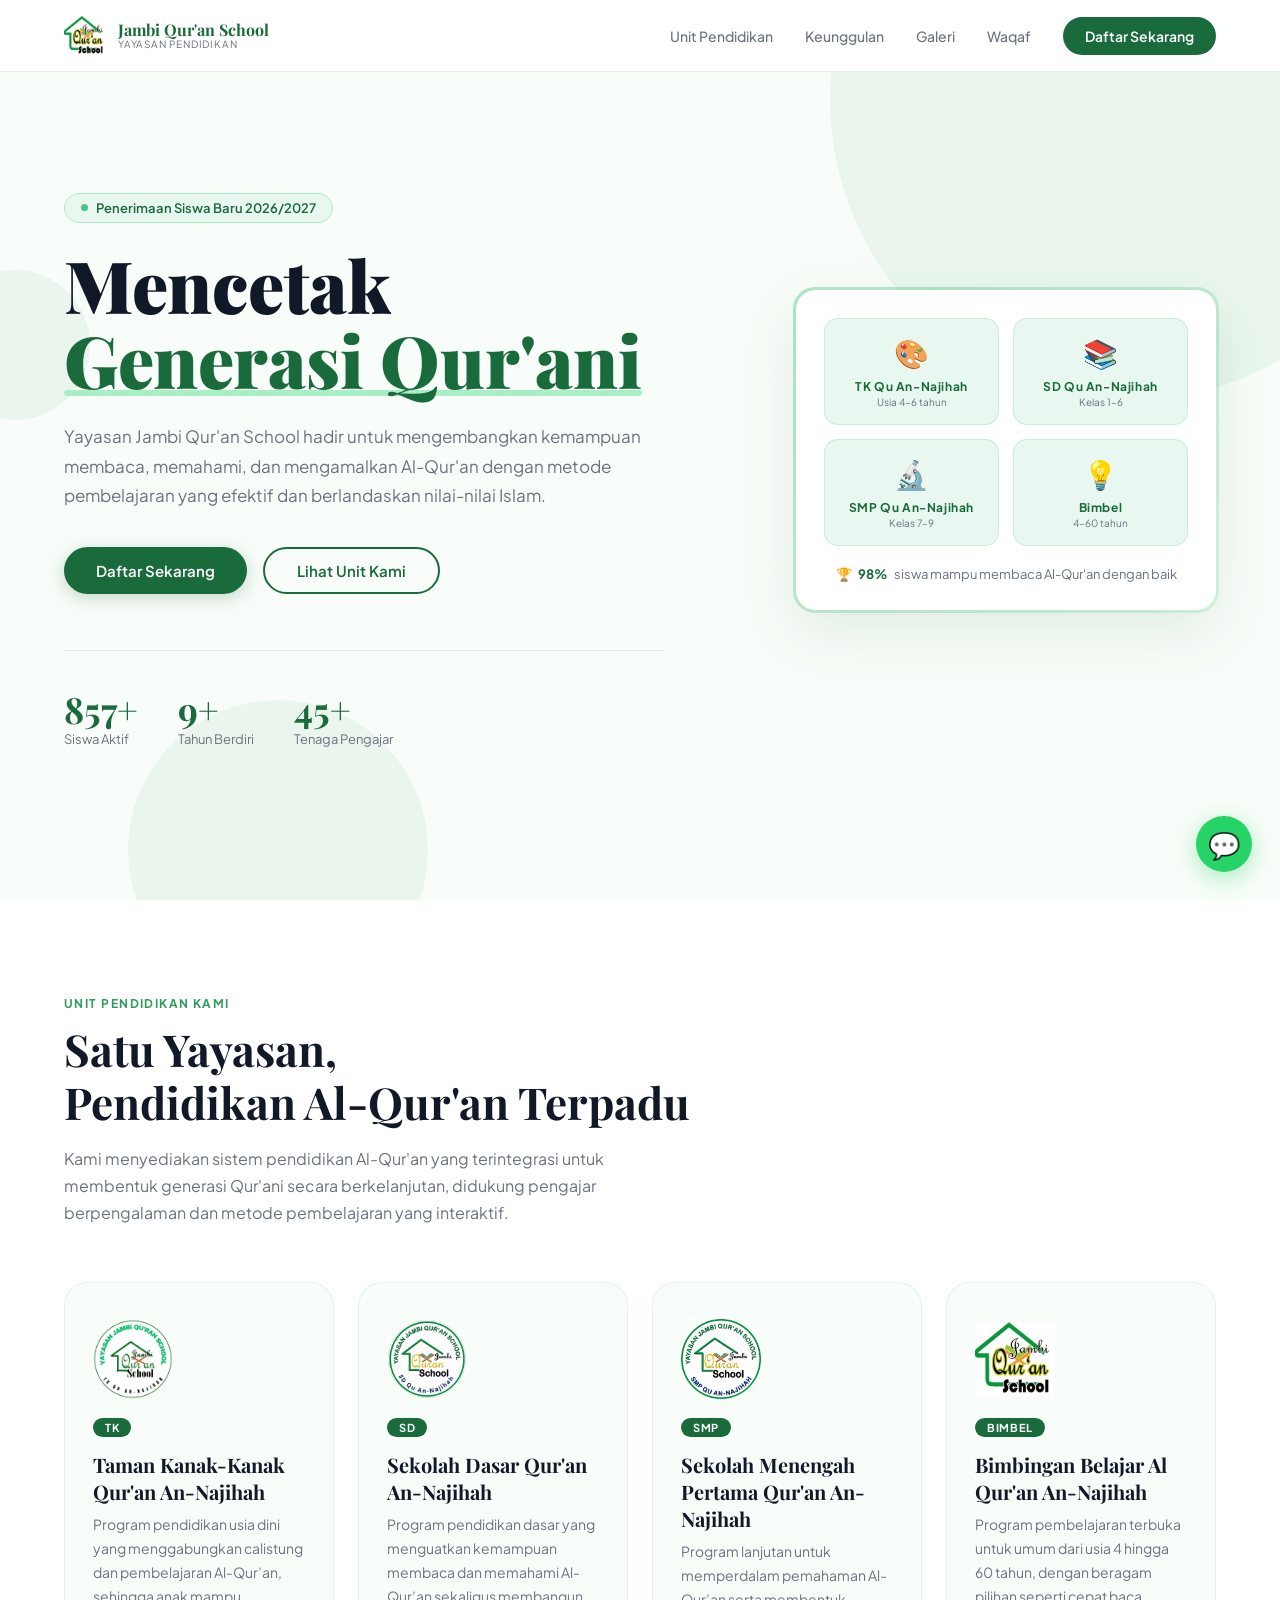
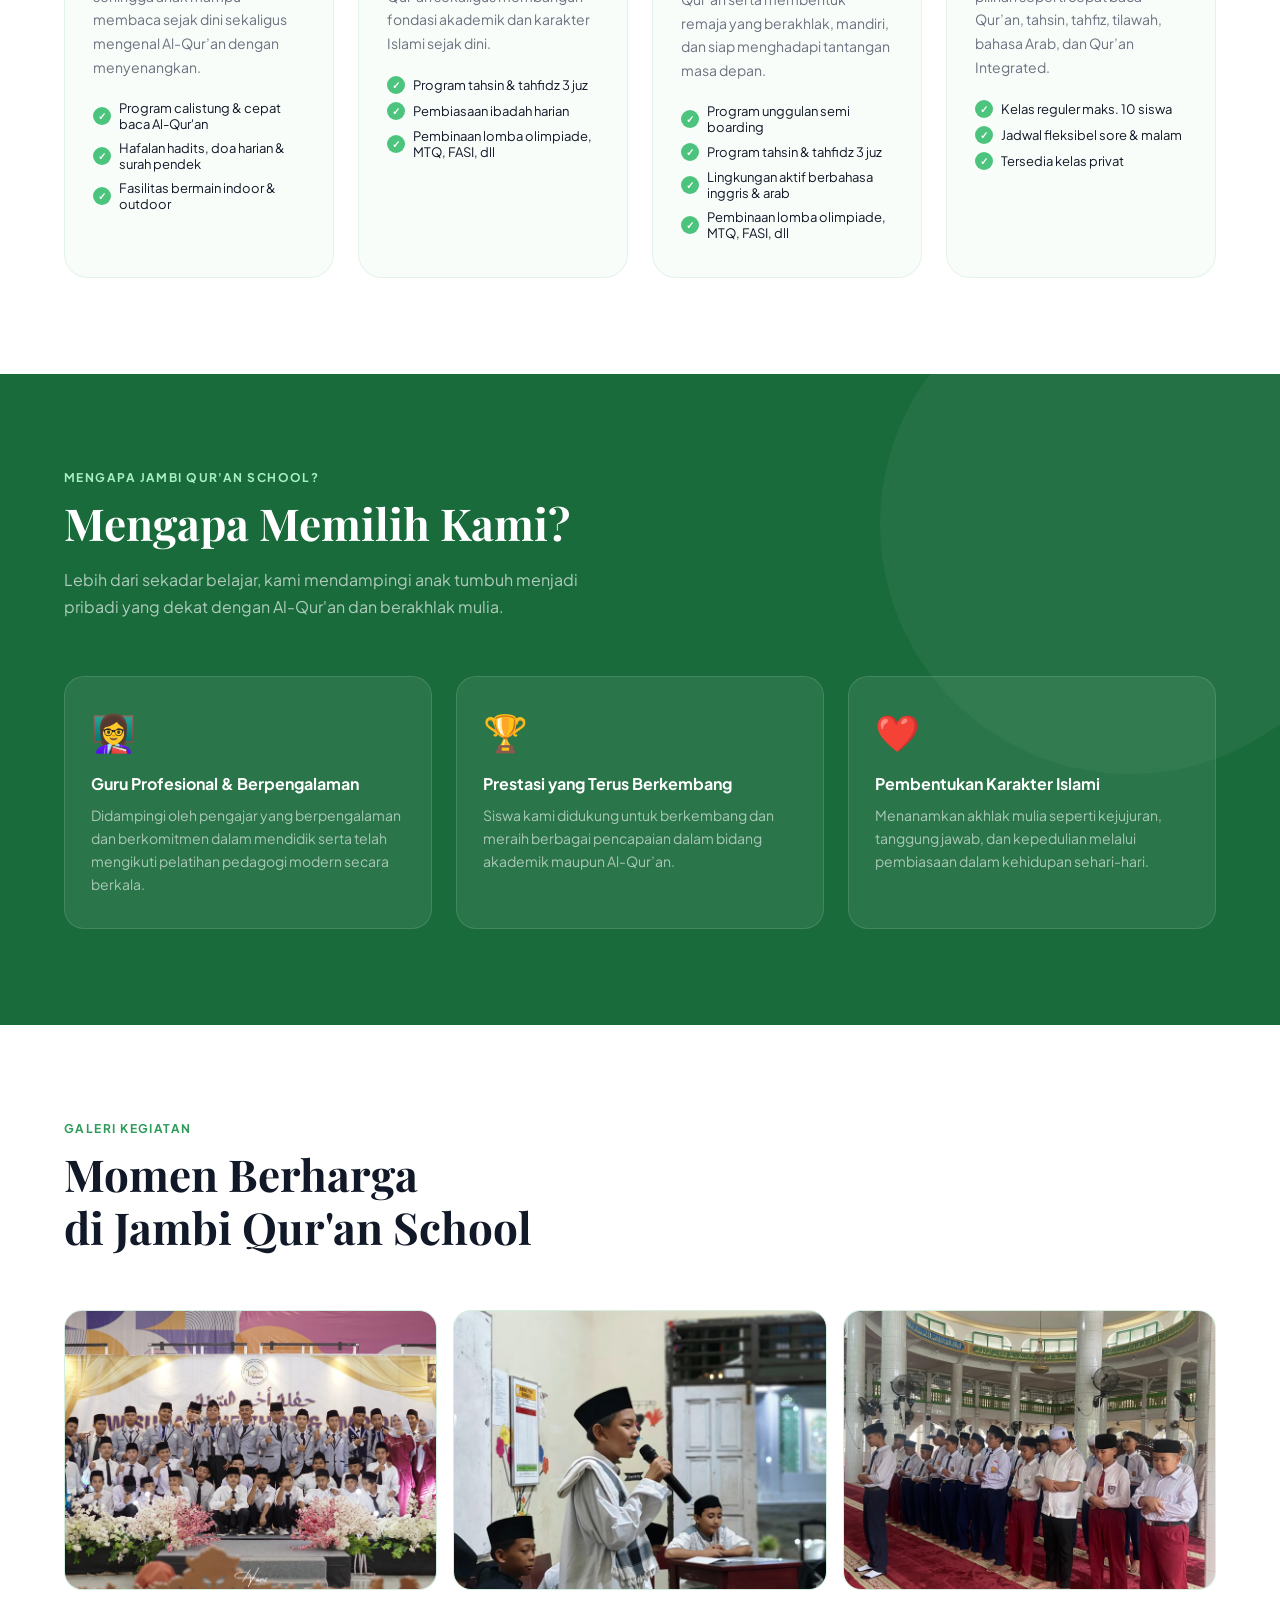
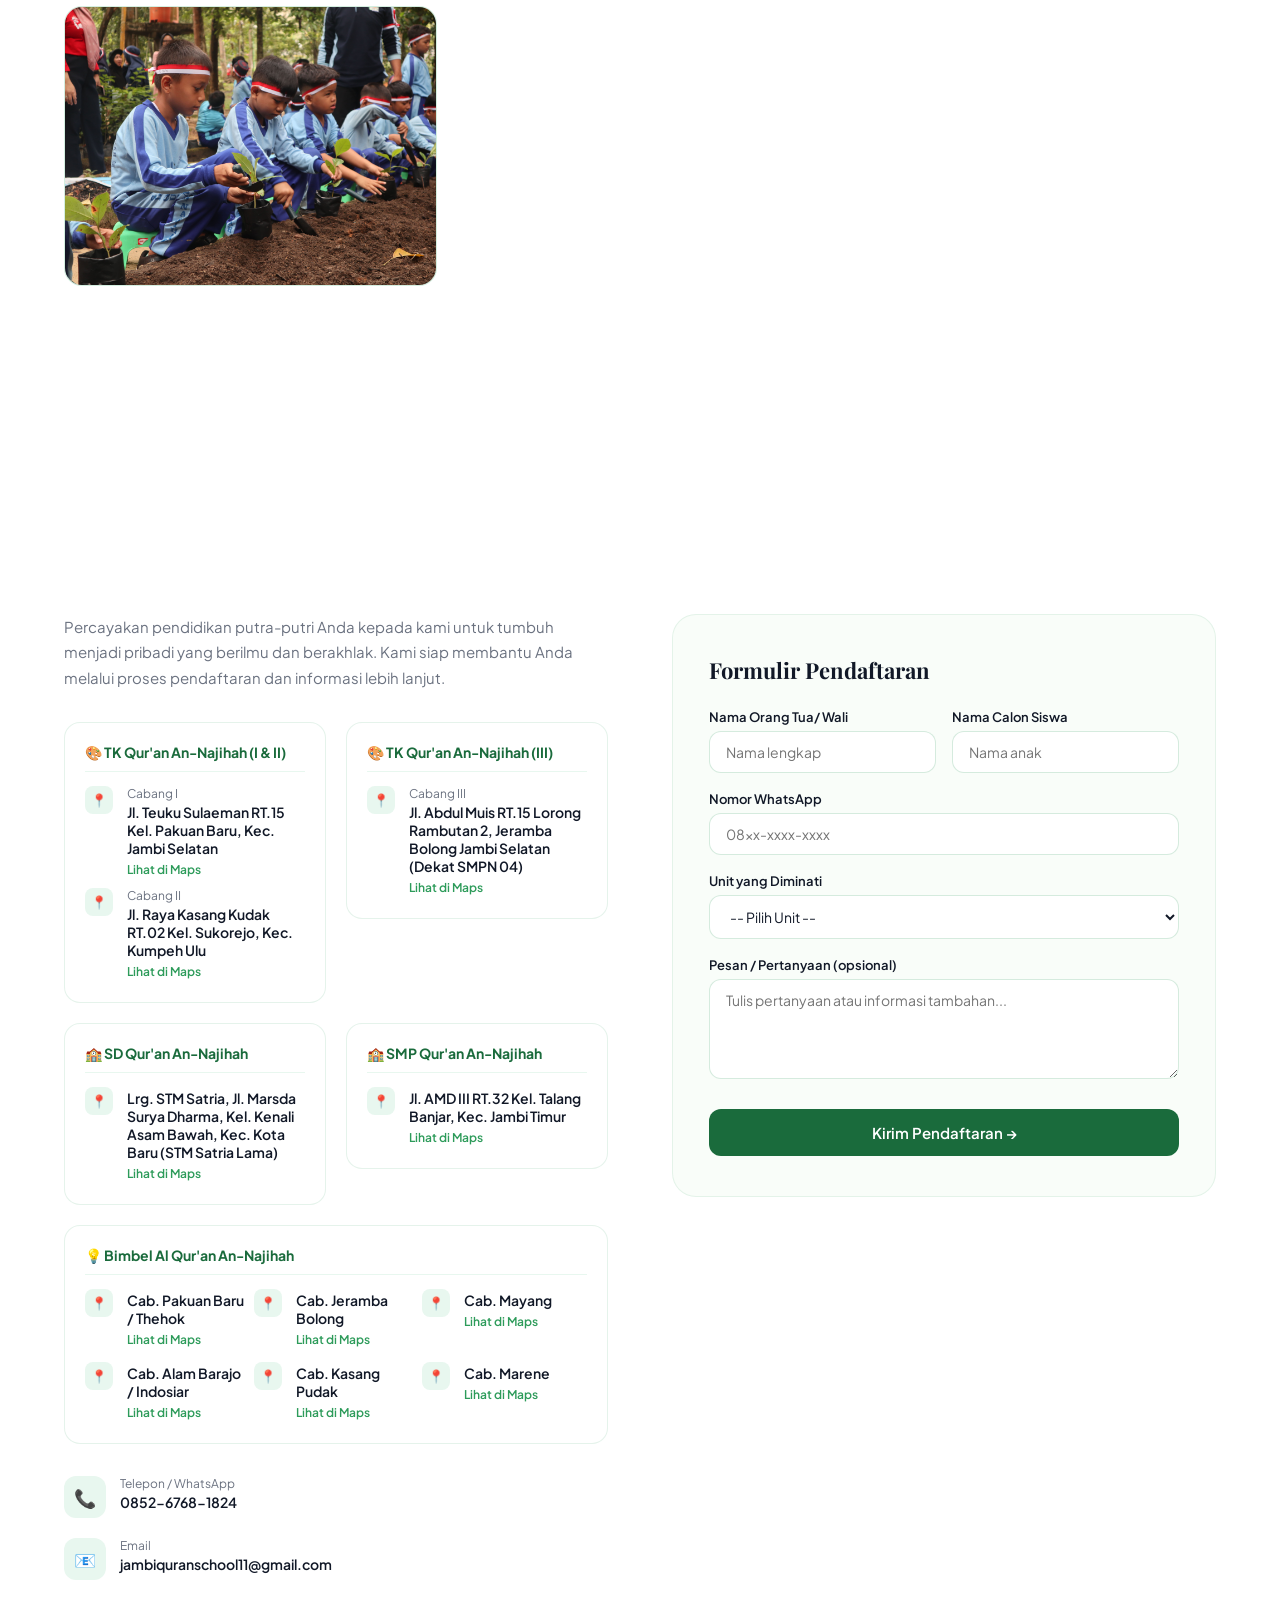
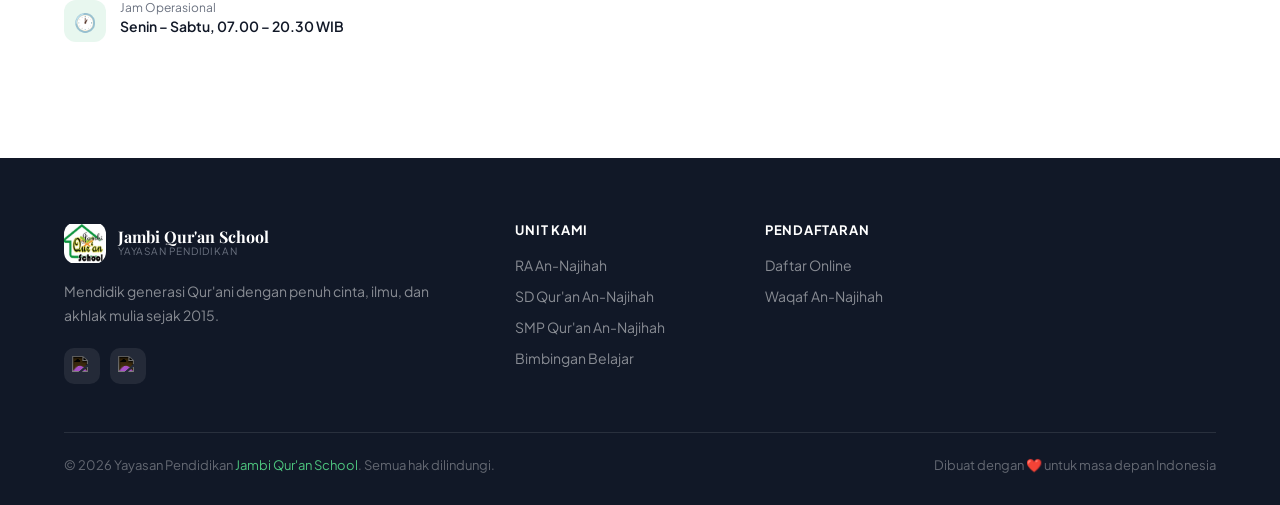
==== commit 61fb6bd3: "Update index.html" ====
--- a/index.html
+++ b/index.html
@@ -51,7 +51,7 @@
   <div class="hero-content">
     <div class="hero-badge">
       <div class="dot"></div>
-      Penerimaan Siswa Baru 2025/2026
+      Penerimaan Siswa Baru 2026/2027
     </div>
     <h1>Mencetak<br><span>Generasi Qur'ani</span></h1>
     <p>Yayasan Jambi Qur'an School hadir untuk mengembangkan kemampuan membaca, memahami, dan mengamalkan Al-Qur'an dengan metode pembelajaran yang efektif dan berlandaskan nilai-nilai Islam.</p>
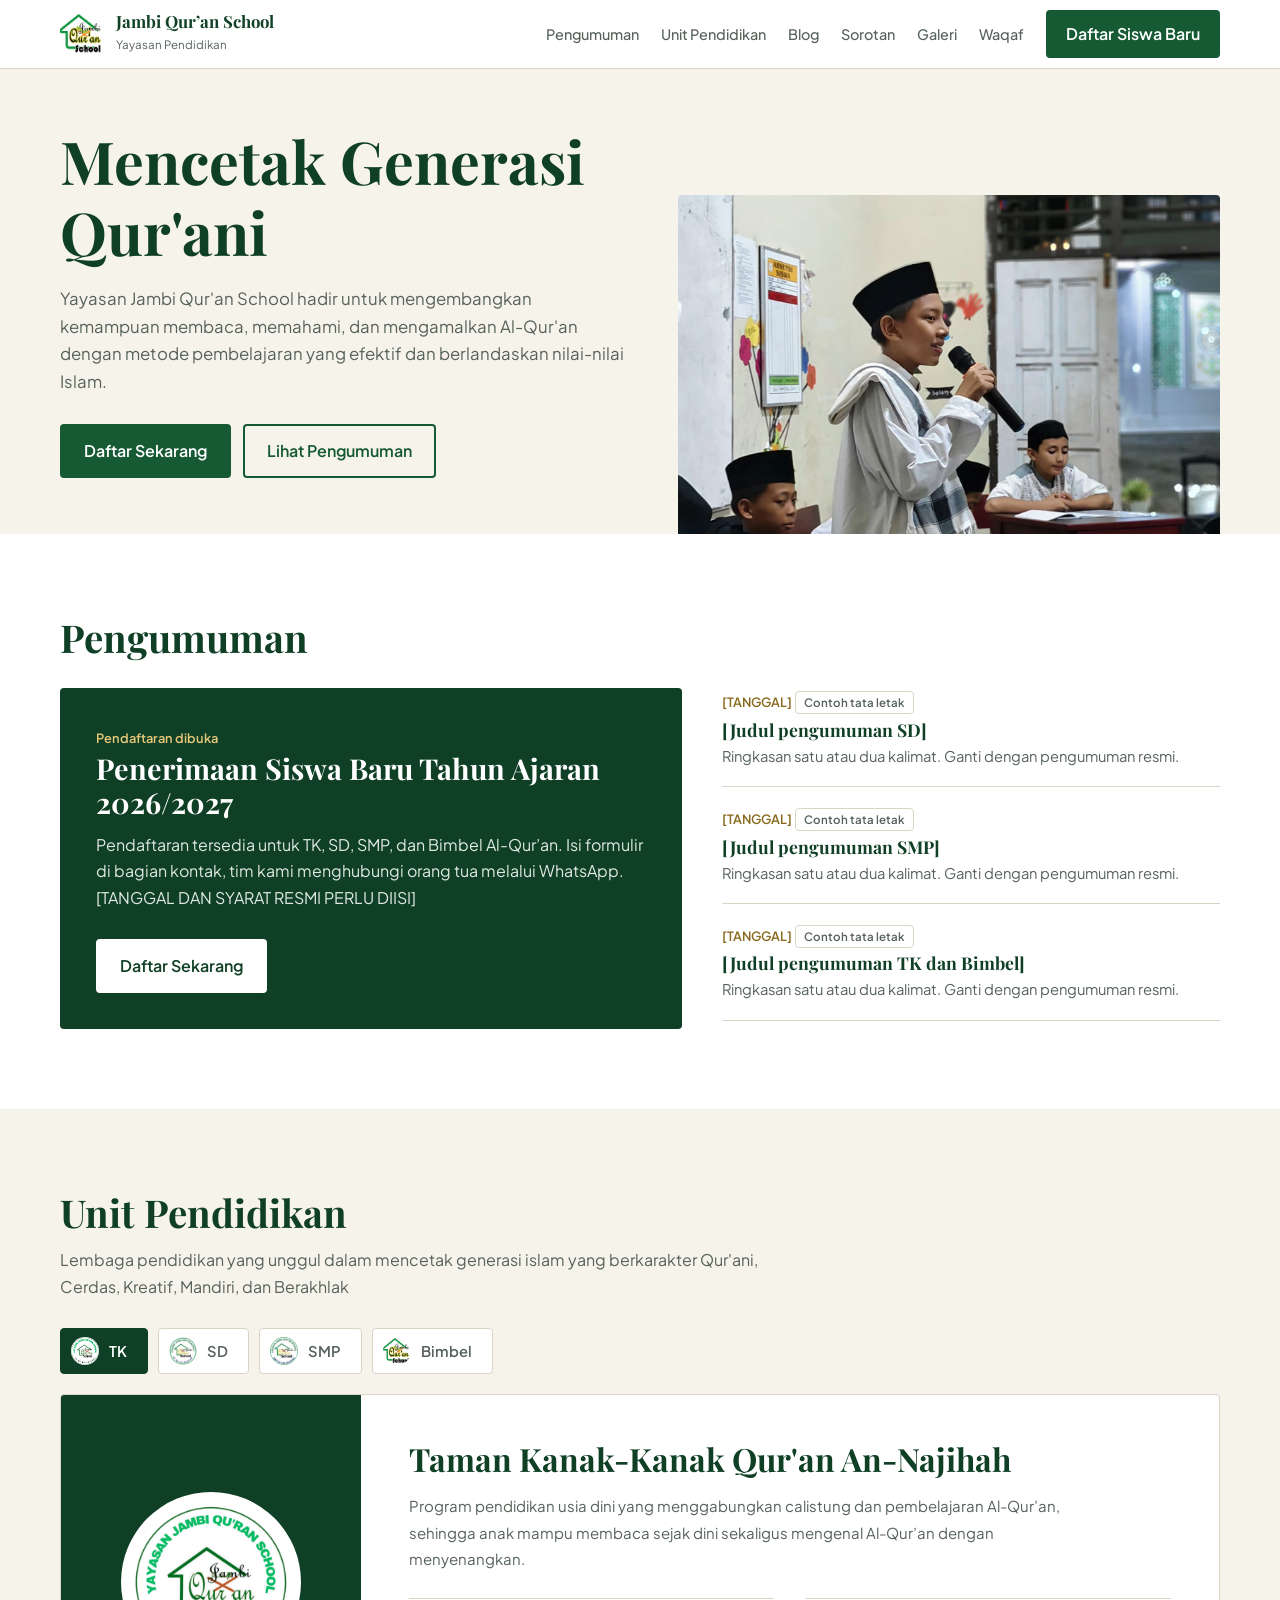
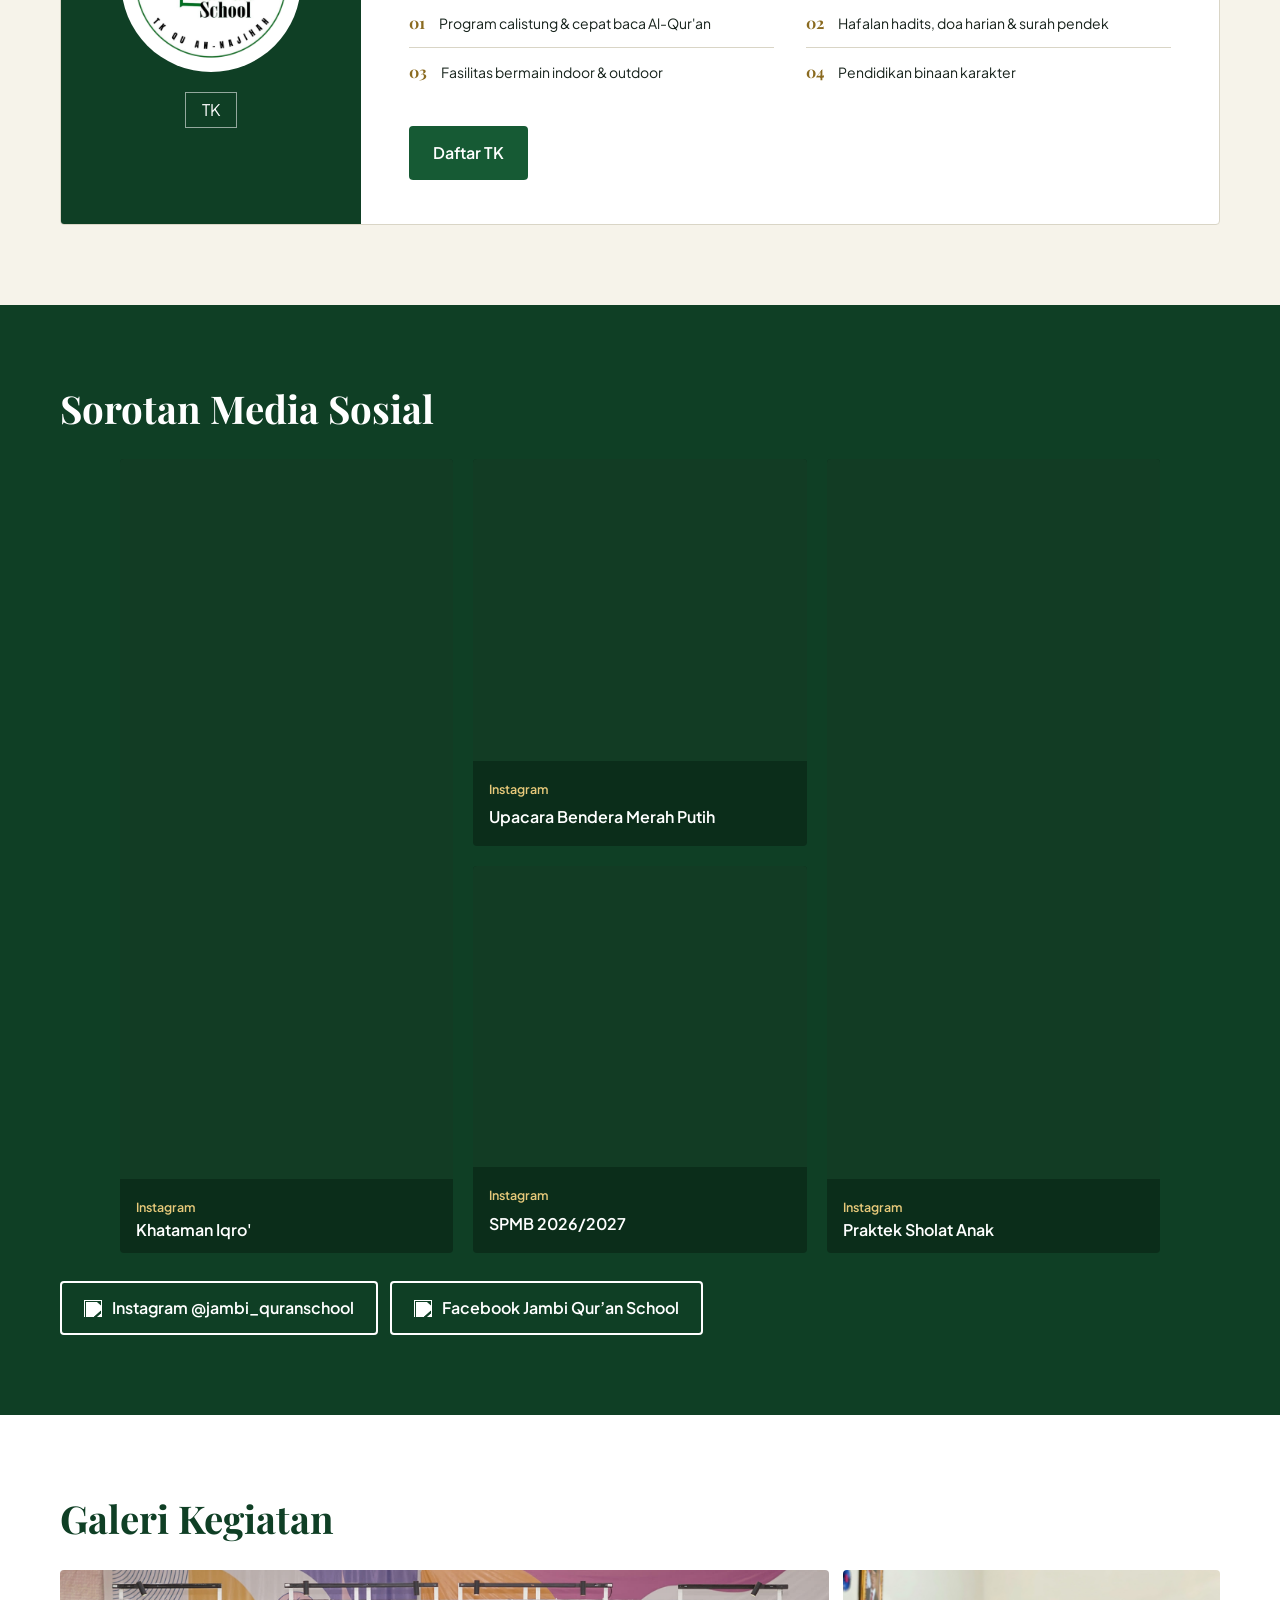
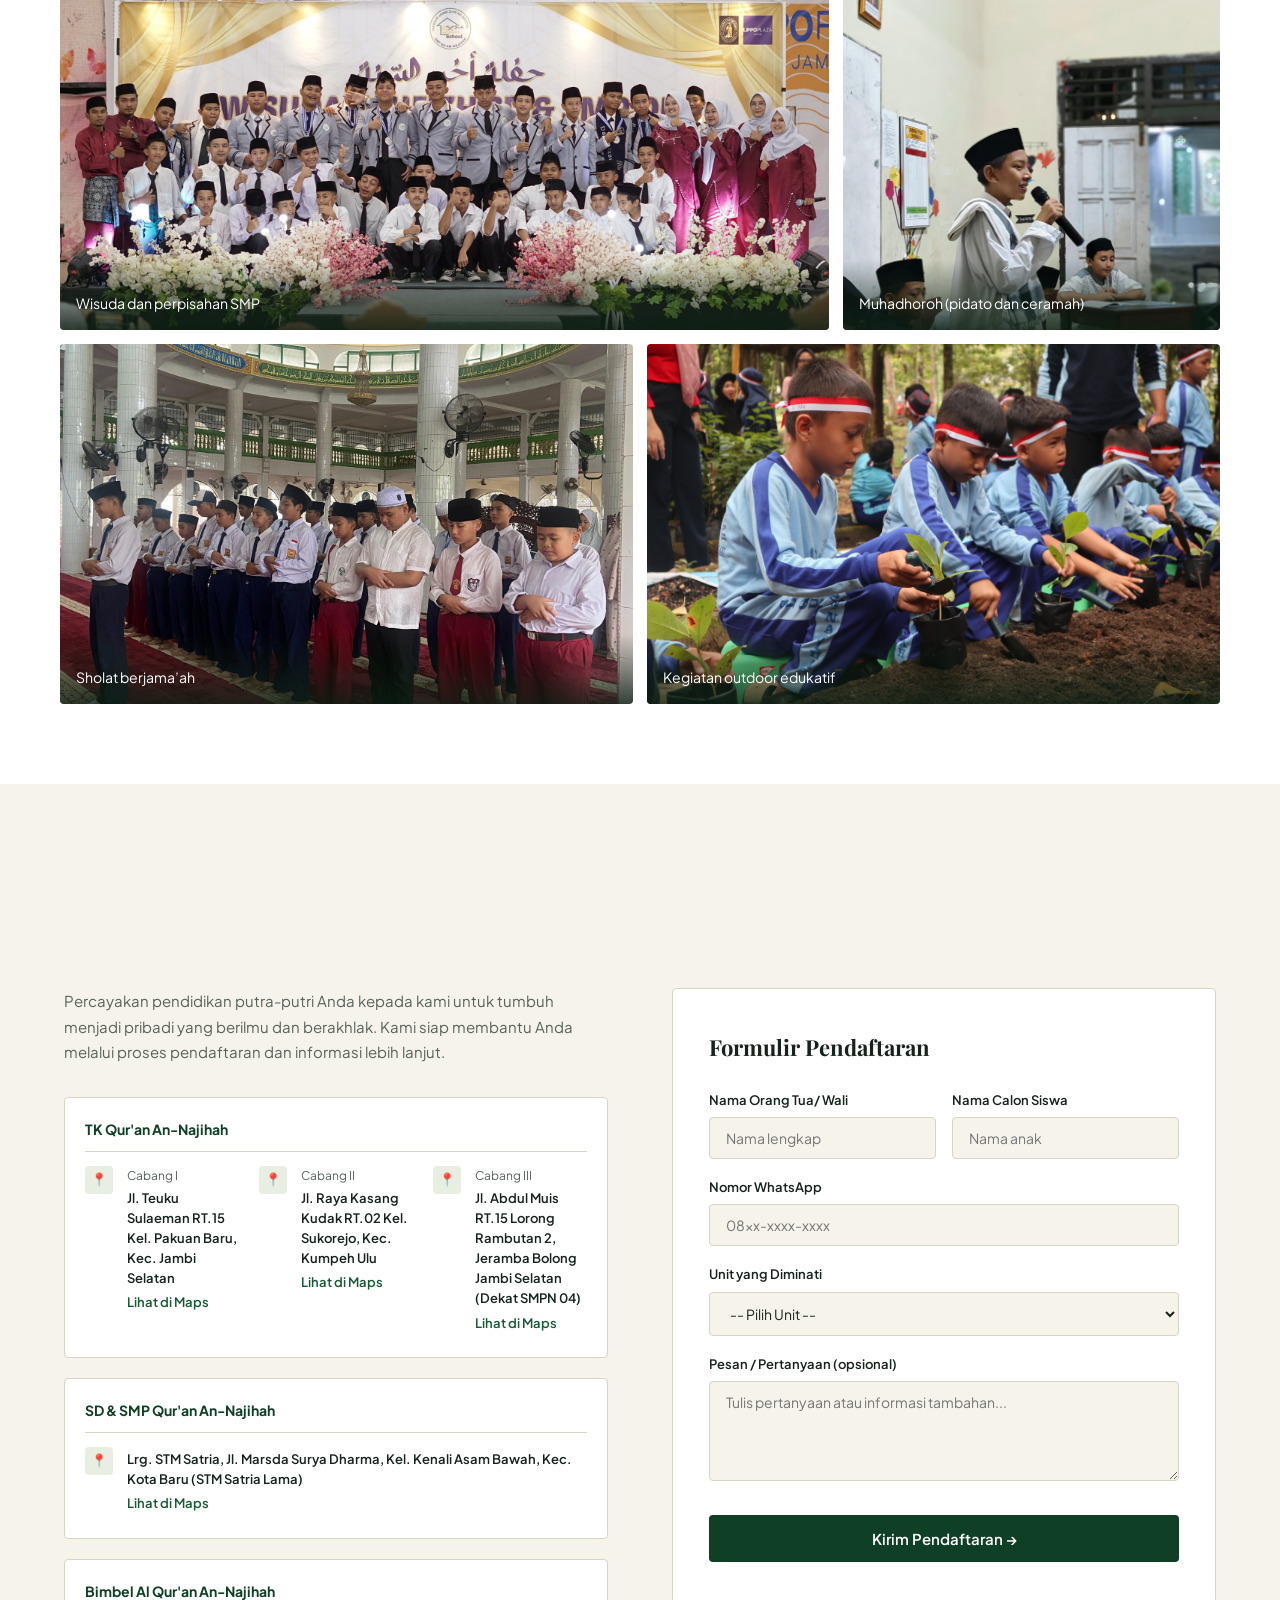
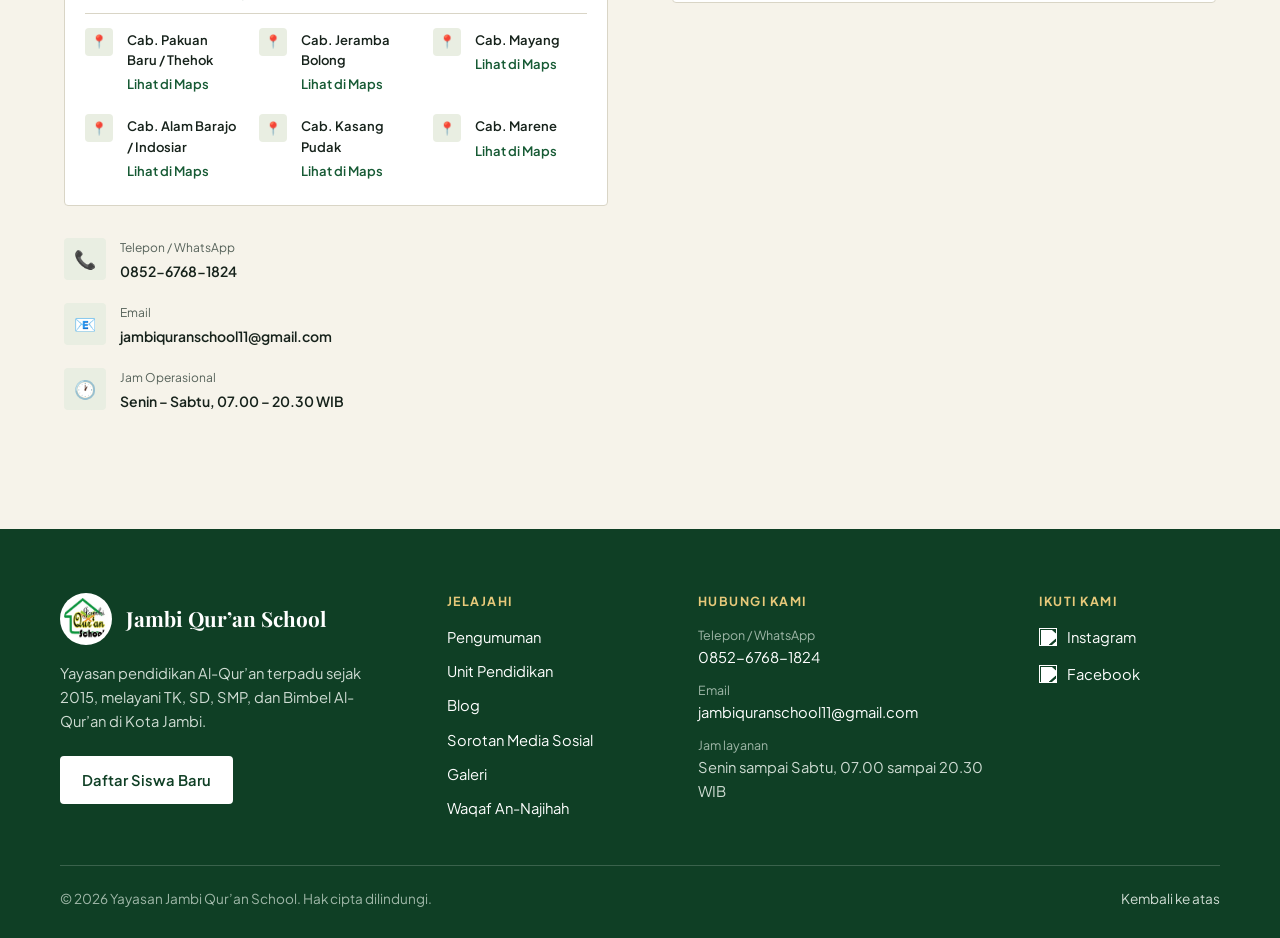
==== commit 9cdb7ec2: "update" ====
--- a/index.html
+++ b/index.html
@@ -2,245 +2,226 @@
 <html lang="id">
 <head>
 <meta charset="UTF-8">
-<meta name="viewport" content="width=device-width, initial-scale=1.0">
-<title>Jambi Qur'an School</title>
-
-<meta name="description" content="Jambi Qur'an School — Yayasan pendidikan Al-Qur'an terpadu dengan unit TK, SD, SMP, dan Bimbel di Kota Jambi.">
-<meta property="og:title" content="Jambi Qur'an School">
-<meta property="og:description" content="Yayasan pendidikan Al-Qur'an terpadu dengan unit TK, SD, SMP, dan Bimbel di Kota Jambi.">
-<meta property="og:image" content="DB/logo_jqs.jpg">
-<meta property="og:url" content="https://jambiquranschool.github.io">
-<meta property="og:type" content="website">
-<link rel="icon" href="DB/logo_jqs.jpg" type="image/jpeg">
-
-<link href="https://fonts.googleapis.com/css2?family=Playfair+Display:wght@700;900&family=Plus+Jakarta+Sans:wght@300;400;500;600;700&display=swap" rel="stylesheet">
+<meta name="viewport" content="width=device-width, initial-scale=1">
+<title>Jambi Qur’an School | Yayasan Pendidikan Al-Qur’an Terpadu</title>
+<meta name="description" content="Yayasan pendidikan Al-Qur’an terpadu dengan unit TK, SD, SMP, dan Bimbel di Kota Jambi.">
+<link rel="icon" href="DB/logo_jqs.jpg">
+<link rel="preconnect" href="https://fonts.googleapis.com">
+<link rel="preconnect" href="https://fonts.gstatic.com" crossorigin>
+<link href="https://fonts.googleapis.com/css2?family=Playfair+Display:wght@600;700&family=Plus+Jakarta+Sans:wght@400;500;600;700&display=swap" rel="stylesheet">
 <link rel="stylesheet" href="style.css">
 </head>
 <body>
-
-<!-- NAVBAR -->
-<nav id="navbar">
-  <a href="#" class="logo">
-    <div class="logo-icon">
-      <img src="DB/logo_jqs.jpg" alt="Logo" />
-    </div>
-  
-    <div class="logo-text">
-      <div class="name">Jambi Qur'an School</div>
-      <div class="tagline">Yayasan Pendidikan</div>
-    </div>
+<a class="skip" href="#utama">Lewati ke konten utama</a>
+
+<header>
+ <div class="wrap bar">
+  <a class="brand" href="#" aria-label="Jambi Qur’an School, ke atas halaman">
+   <img src="DB/logo_jqs.jpg" alt="" width="44" height="44">
+   <span><b>Jambi Qur’an School</b><small>Yayasan Pendidikan</small></span>
   </a>
-  <ul class="nav-links" id="navLinks">
+  <button id="menu" aria-expanded="false" aria-controls="nav">Menu</button>
+  <nav id="nav" aria-label="Navigasi utama">
+   <ul>
+    <li><a href="#pengumuman">Pengumuman</a></li>
     <li><a href="#unit">Unit Pendidikan</a></li>
-    <li><a href="#keunggulan">Keunggulan</a></li>
+    <li><a href="#blog">Blog</a></li>
+    <li><a href="#socmed">Sorotan</a></li>
     <li><a href="#galeri">Galeri</a></li>
     <li><a href="waqaf/">Waqaf</a></li>
-    <li><a href="#kontak" class="nav-cta">Daftar Sekarang</a></li>
-  </ul>
-  <button class="hamburger" id="hamburger" aria-label="Menu">
-    <span></span><span></span><span></span>
-  </button>
-</nav>
-
-<!-- HERO -->
-<section class="hero" id="beranda">
-  <div class="hero-bg-circle c1"></div>
-  <div class="hero-bg-circle c2"></div>
-  <div class="hero-bg-circle c3"></div>
-
-  <div class="hero-content">
-    <div class="hero-badge">
-      <div class="dot"></div>
-      Penerimaan Siswa Baru 2026/2027
-    </div>
-    <h1>Mencetak<br><span>Generasi Qur'ani</span></h1>
-    <p>Yayasan Jambi Qur'an School hadir untuk mengembangkan kemampuan membaca, memahami, dan mengamalkan Al-Qur'an dengan metode pembelajaran yang efektif dan berlandaskan nilai-nilai Islam.</p>
-    <div class="hero-btns">
-      <a href="#kontak" class="btn-primary">Daftar Sekarang</a>
-      <a href="#unit" class="btn-outline">Lihat Unit Kami</a>
-    </div>
-    <div class="hero-stats">
-      <div class="stat-item">
-        <div class="num" data-target="940">0</div>
-        <div class="label">Siswa Aktif</div>
-      </div>
-      <div class="stat-item">
-        <div class="num" data-target="10">0</div>
-        <div class="label">Tahun Berdiri</div>
-      </div>
-      <div class="stat-item">
-        <div class="num" data-target="50">0</div>
-        <div class="label">Tenaga Pengajar</div>
-      </div>
-    </div>
-  </div>
-
-  <div class="hero-image-area">
-    <div class="hero-card-float">
-      <div class="school-grid">
-        <div class="school-mini-card">
-          <div class="icon">🎨</div>
-          <div class="slabel">TK Qu An-Najihah</div>
-          <div class="sdesc">Usia 4–6 tahun</div>
-        </div>
-        <div class="school-mini-card">
-          <div class="icon">📚</div>
-          <div class="slabel">SD Qu An-Najihah</div>
-          <div class="sdesc">Kelas 1–6</div>
-        </div>
-        <div class="school-mini-card">
-          <div class="icon">🔬</div>
-          <div class="slabel">SMP Qu An-Najihah</div>
-          <div class="sdesc">Kelas 7–9</div>
-        </div>
-        <div class="school-mini-card">
-          <div class="icon">💡</div>
-          <div class="slabel">Bimbel</div>
-          <div class="sdesc">4–60 tahun</div>
-        </div>
-      </div>
-      <div class="card-footer-note">
-        🏆 <strong>98%</strong> siswa mampu membaca Al-Qur'an dengan baik
-      </div>
-    </div>
-  </div>
+    <li><a class="btn btn-p" href="#kontak">Daftar Siswa Baru</a></li>
+   </ul>
+  </nav>
+ </div>
+</header>
+
+<main id="utama">
+<div class="hero">
+ <div class="wrap">
+  <div>
+   <h1>Mencetak Generasi Qur'ani</h1>
+   <p>Yayasan Jambi Qur'an School hadir untuk mengembangkan kemampuan membaca, memahami, dan mengamalkan Al-Qur'an dengan metode pembelajaran yang efektif dan berlandaskan nilai-nilai Islam.</p>
+   <div class="aksi">
+    <a class="btn btn-p" href="#kontak">Daftar Sekarang</a>
+    <a class="btn btn-o" href="#pengumuman">Lihat Pengumuman</a>
+   </div>
+  </div>
+  <img src="DB/foto_muhadhoroh2.jpg" alt="Siswa mengikuti kegiatan outdoor edukatif" width="1600" height="1000" fetchpriority="high">
+ </div>
+</div>
+
+<section id="pengumuman" aria-labelledby="h-peng">
+ <div class="wrap">
+  <div class="kepala"><h2 id="h-peng">Pengumuman</h2></div>
+  <div class="pgm">
+   <article class="unggulan" data-unit="semua tk sd smp bimbel">
+    <div>
+     <span class="tgl">Pendaftaran dibuka</span>
+     <h3>Penerimaan Siswa Baru Tahun Ajaran 2026/2027</h3>
+     <p style="margin-top:12px">Pendaftaran tersedia untuk TK, SD, SMP, dan Bimbel Al-Qur’an. Isi formulir di bagian kontak, tim kami menghubungi orang tua melalui WhatsApp. [TANGGAL DAN SYARAT RESMI PERLU DIISI]</p>
+    </div>
+    <a class="btn" href="#kontak">Daftar Sekarang</a>
+   </article>
+   <div>
+    <ul class="daftar" id="daftar">
+     <li data-unit="semua sd"><span class="tgl">[TANGGAL]</span> <span class="contoh">Contoh tata letak</span><h3>[Judul pengumuman SD]</h3><p>Ringkasan satu atau dua kalimat. Ganti dengan pengumuman resmi.</p></li>
+     <li data-unit="semua smp"><span class="tgl">[TANGGAL]</span> <span class="contoh">Contoh tata letak</span><h3>[Judul pengumuman SMP]</h3><p>Ringkasan satu atau dua kalimat. Ganti dengan pengumuman resmi.</p></li>
+     <li data-unit="semua tk bimbel"><span class="tgl">[TANGGAL]</span> <span class="contoh">Contoh tata letak</span><h3>[Judul pengumuman TK dan Bimbel]</h3><p>Ringkasan satu atau dua kalimat. Ganti dengan pengumuman resmi.</p></li>
+    </ul>
+    <p class="kosong" id="kosong" hidden>Belum ada pengumuman untuk unit ini. Pilih “Semua” untuk melihat informasi yayasan.</p>
+   </div>
+  </div>
+ </div>
 </section>
 
-<!-- UNIT PENDIDIKAN -->
 <section id="unit">
-  <div class="section-header fade-in">
-    <div class="section-tag">Unit Pendidikan Kami</div>
-    <h2 class="section-title">Satu Yayasan,<br>Pendidikan Al-Qur'an Terpadu</h2>
-    <p class="section-sub">Kami menyediakan sistem pendidikan Al-Qur'an yang terintegrasi untuk membentuk generasi Qur'ani secara berkelanjutan, didukung pengajar berpengalaman dan metode pembelajaran yang interaktif.</p>
-  </div>
-
-  <div class="unit-grid">
-    <div class="unit-card fade-in">
-      <div class="unit-logo">
-        <img src="DB/logo_tk.png" alt="Logo"/>
-      </div>
-      <div class="level-badge">TK</div>
-      <h3>Taman Kanak-Kanak Qur'an An-Najihah</h3>
-      <p>Program pendidikan usia dini yang menggabungkan calistung dan pembelajaran Al-Qur’an, sehingga anak mampu membaca sejak dini sekaligus mengenal Al-Qur’an dengan menyenangkan.</p>
-      <ul class="unit-features">
-        <li>Program calistung & cepat baca Al-Qur'an</li>
-        <li>Hafalan hadits, doa harian & surah pendek</li>
-        <li>Fasilitas bermain indoor & outdoor</li>
-      </ul>
-    </div>
-
-    <div class="unit-card fade-in">
-      <div class="unit-logo">
-        <img src="DB/logo_sd.png" alt="Logo"/>
-      </div>
-      <div class="level-badge">SD</div>
-      <h3>Sekolah Dasar Qur'an An-Najihah</h3>
-      <p>Program pendidikan dasar yang menguatkan kemampuan membaca dan memahami Al-Qur’an sekaligus membangun fondasi akademik dan karakter Islami sejak dini.</p>
-      <ul class="unit-features">
-        <li>Program tahsin & tahfidz 3 juz</li>
-        <li>Pembiasaan ibadah harian</li>
-        <li>Pembinaan lomba olimpiade, MTQ, FASI, dll</li>
-      </ul>
-    </div>
-
-    <div class="unit-card fade-in">
-      <div class="unit-logo">
-        <img src="DB/logo_smp.png" alt="Logo"/>
-      </div>
-      <div class="level-badge">SMP</div>
-      <h3>Sekolah Menengah Pertama Qur'an An-Najihah</h3>
-      <p>Program lanjutan untuk memperdalam pemahaman Al-Qur’an serta membentuk remaja yang berakhlak, mandiri, dan siap menghadapi tantangan masa depan.</p>
-      <ul class="unit-features">
-        <li>Program unggulan semi boarding</li>
-        <li>Program tahsin & tahfidz 3 juz</li>
-        <li>Lingkungan aktif berbahasa inggris & arab</li>
-        <li>Pembinaan lomba olimpiade, MTQ, FASI, dll</li>
-      </ul>
-    </div>
-
-    <div class="unit-card fade-in">
-      <div class="unit-logo">
-        <img src="DB/logo_jqs.jpg" alt="Logo"/>
-      </div>
-      <div class="level-badge">BIMBEL</div>
-      <h3>Bimbingan Belajar Al Qur'an An-Najihah</h3>
-      <p>Program pembelajaran terbuka untuk umum dari usia 4 hingga 60 tahun, dengan beragam pilihan seperti cepat baca Qur’an, tahsin, tahfiz, tilawah, bahasa Arab, dan Qur’an Integrated.</p>
-      <ul class="unit-features">
-        <li>Kelas reguler maks. 10 siswa</li>
-        <li>Jadwal fleksibel sore & malam</li>
-        <li>Tersedia kelas privat</li>
-      </ul>
-    </div>
+  <div class="wrap">
+    <div class="kepala">
+      <h2 id="h-unit" class="fade-in">Unit Pendidikan</h2>
+    <p class="kepala-sub fade-in">Lembaga pendidikan yang unggul dalam mencetak generasi islam yang berkarakter Qur'ani, Cerdas, Kreatif, Mandiri, dan Berakhlak</p>
+    </div>
+
+    <div class="unit-tabs" role="group" aria-label="Pilih unit pendidikan">
+      <button aria-pressed="true" data-u="tk"><img src="DB/logo_tk.png" alt="" width="28" height="28"><span>TK</span></button>
+      <button aria-pressed="false" data-u="sd"><img src="DB/logo_sd.png" alt="" width="28" height="28"><span>SD</span></button>
+      <button aria-pressed="false" data-u="smp"><img src="DB/logo_smp.png" alt="" width="28" height="28"><span>SMP</span></button>
+      <button aria-pressed="false" data-u="bimbel"><img src="DB/logo_jqs.jpg" alt="" width="28" height="28"><span>Bimbel</span></button>
+    </div>
+
+    <article class="unit-panel" data-unit="tk">
+      <div class="unit-side">
+        <div class="unit-logo"><img src="DB/logo_tk.png" alt="Logo TK" width="160" height="160"></div>
+        <div class="level-badge">TK</div>
+      </div>
+      <div class="unit-body">
+        <h3>Taman Kanak-Kanak Qur'an An-Najihah</h3>
+        <p>Program pendidikan usia dini yang menggabungkan calistung dan pembelajaran Al-Qur’an, sehingga anak mampu membaca sejak dini sekaligus mengenal Al-Qur’an dengan menyenangkan.</p>
+        <ul class="unit-features">
+          <li>Program calistung &amp; cepat baca Al-Qur'an</li>
+          <li>Hafalan hadits, doa harian &amp; surah pendek</li>
+          <li>Fasilitas bermain indoor &amp; outdoor</li>
+          <li>Pendidikan binaan karakter</li>
+        </ul>
+        <a class="btn btn-p" href="#kontak">Daftar TK</a>
+      </div>
+    </article>
+
+    <article class="unit-panel" data-unit="sd" hidden>
+      <div class="unit-side">
+        <div class="unit-logo"><img src="DB/logo_sd.png" alt="Logo SD" width="160" height="160"></div>
+        <div class="level-badge">SD</div>
+      </div>
+      <div class="unit-body">
+        <h3>Sekolah Dasar Qur'an An-Najihah</h3>
+        <p>Program pendidikan dasar yang menguatkan kemampuan membaca dan memahami Al-Qur’an sekaligus membangun fondasi akademik dan karakter Islami sejak dini.</p>
+        <ul class="unit-features">
+          <li>Program tahsin &amp; tahfidz 3 juz</li>
+          <li>Pembiasaan ibadah harian</li>
+          <li>Pembinaan lomba olimpiade, MTQ, FASI, dll</li>
+          <li>Pendidikan binaan karakter</li>
+          <li>Berbagai kegiatan ekstrakurikuler</li>
+        </ul>
+        <a class="btn btn-p" href="#kontak">Daftar SD</a>
+      </div>
+    </article>
+
+    <article class="unit-panel" data-unit="smp" hidden>
+      <div class="unit-side">
+        <div class="unit-logo"><img src="DB/logo_smp.png" alt="Logo SMP" width="160" height="160"></div>
+        <div class="level-badge">SMP</div>
+      </div>
+      <div class="unit-body">
+        <h3>Sekolah Menengah Pertama Qur'an An-Najihah</h3>
+        <p>Program lanjutan untuk memperdalam pemahaman Al-Qur’an serta membentuk remaja yang berakhlak, mandiri, dan siap menghadapi tantangan masa depan.</p>
+        <ul class="unit-features">
+          <li>Program unggulan semi boarding</li>
+          <li>Program tahsin &amp; tahfidz 3 juz</li>
+          <li>Lingkungan aktif berbahasa Inggris &amp; Arab</li>
+          <li>Pembinaan lomba olimpiade, MTQ, FASI, dll</li>
+          <li>Berbagai kegiatan ekstrakurikuler</li>
+        </ul>
+        <a class="btn btn-p" href="#kontak">Daftar SMP</a>
+      </div>
+    </article>
+
+    <article class="unit-panel" data-unit="bimbel" hidden>
+      <div class="unit-side">
+        <div class="unit-logo kotak"><img src="DB/logo_jqs.jpg" alt="Logo Bimbel" width="160" height="160"></div>
+        <div class="level-badge">BIMBEL</div>
+      </div>
+      <div class="unit-body">
+        <h3>Bimbingan Belajar Al Qur'an An-Najihah</h3>
+        <p>Program pembelajaran terbuka untuk umum dari usia 4 hingga 60 tahun, dengan beragam pilihan seperti cepat baca Qur’an, tahsin, tahfiz, tilawah, bahasa Arab, dan Qur’an Integrated.</p>
+        <ul class="unit-features">
+          <li>Metode khusus Cepat Baca Al-Qur'an</li>
+          <li>Kelas reguler maks. 10 siswa</li>
+          <li>Jadwal fleksibel sore &amp; malam</li>
+          <li>Tersedia kelas private</li>
+        </ul>
+        <a class="btn btn-p" href="#kontak">Daftar Bimbel</a>
+      </div>
+    </article>
   </div>
 </section>
 
-<!-- KEUNGGULAN  -->
-<section id="keunggulan">
-  <div class="section-header fade-in">
-    <div class="section-tag">Mengapa Jambi Qur'an School?</div>
-    <h2 class="section-title">Mengapa Memilih Kami?</h2>
-    <p class="section-sub">Lebih dari sekadar belajar, kami mendampingi anak tumbuh menjadi pribadi yang dekat dengan Al-Qur'an dan berakhlak mulia.</p>
-  </div>
-
-  <div class="keunggulan-grid">
-    <div class="keunggulan-card fade-in">
-      <span class="k-icon">👩‍🏫</span>
-      <h4>Guru Profesional & Berpengalaman</h4>
-      <p>Didampingi oleh pengajar yang berpengalaman dan berkomitmen dalam mendidik serta telah mengikuti pelatihan pedagogi modern secara berkala.</p>
-    </div>
-    <div class="keunggulan-card fade-in">
-      <span class="k-icon">🏆</span>
-      <h4>Prestasi yang Terus Berkembang</h4>
-      <p>Siswa kami didukung untuk berkembang dan meraih berbagai pencapaian dalam bidang akademik maupun Al-Qur’an.</p>
-    </div>
-    <div class="keunggulan-card fade-in">
-      <span class="k-icon">❤️</span>
-      <h4>Pembentukan Karakter Islami</h4>
-      <p>Menanamkan akhlak mulia seperti kejujuran, tanggung jawab, dan kepedulian melalui pembiasaan dalam kehidupan sehari-hari.</p>
-    </div>
-  </div>
-  </section>
-  </section>
-
-<!-- GALERI -->
-<section id="galeri">
-  <div class="section-header fade-in">
-    <div class="section-tag">Galeri Kegiatan</div>
-    <h2 class="section-title">Momen Berharga<br>di Jambi Qur'an School</h2>
-  </div>
-
-  <div class="galeri-grid fade-in">
-    <div class="galeri-item">
-      <img src="DB/foto_wisudasmp.jpg" alt="Wisuda & Perpisahan TK Qu">
-      <div class="galeri-overlay">
-        <span>Wisuda & Perpisahan SMP Qu</span>
-      </div>
-    </div>
-    <div class="galeri-item">
-      <img src="DB/foto_muhadhoroh.jpg" alt="Muhadhoroh (Kegiatan pidato/ ceramah)">
-      <div class="galeri-overlay">
-        <span>Muhadhoroh (Kegiatan pidato/ ceramah)</span>
-      </div>
-    </div>
-    <div class="galeri-item">
-      <img src="DB/foto_sholatberjama'ah.jpg" alt="Sholat berjama'ah">
-      <div class="galeri-overlay">
-        <span>Sholat berjama'ah</span>
-      </div>
-    </div>
-    <div class="galeri-item">
-      <img src="DB/foto_outdooredukatif.jpg" alt="Kegiatan outdoor edukatif">
-      <div class="galeri-overlay">
-        <span>Kegiatan outdoor edukatif</span>
-      </div>
-    </div>
-  </div>
+<section id="video" aria-labelledby="h-video">
+  <div class="wrap">
+    <div class="kepala">
+      <h2 id="h-video">Sorotan Media Sosial</h2>
+    </div>
+
+    <div class="vgrid">
+
+      <div class="v reels a">
+        <div class="vbox" data-embed="https://www.instagram.com/reel/DfXTmI3Jg-M/embed" data-title="Reels 1"></div>
+        <div class="info"><span>Instagram</span><h3>Khataman Iqro'</h3></div>
+      </div>
+
+      <div class="v post b">
+        <div class="vbox" data-embed="https://www.instagram.com/p/DcNRVI0CXWO/embed" data-title="Postingan 1"></div>
+        <div class="info"><span>Instagram</span><h3>Upacara Bendera Merah Putih</h3></div>
+      </div>
+
+      <div class="v post c">
+        <div class="vbox" data-embed="https://www.instagram.com/p/DevzX5eJeZK/embed" data-title="Postingan 2"></div>
+        <div class="info"><span>Instagram</span><h3>SPMB 2026/2027</h3></div>
+      </div>
+
+      <div class="v reels d">
+        <div class="vbox" data-embed="https://www.instagram.com/reel/DdsxNVOJD1J/embed" data-title="Reels 2"></div>
+        <div class="info"><span>Instagram</span><h3>Praktek Sholat Anak</h3></div>
+      </div>
+
+    </div>
+
+    <div class="sosial">
+      <a class="btn btn-o btn-sosial" href="https://www.instagram.com/jambi_quranschool" target="_blank" rel="noopener">
+        <img src="https://cdn.jsdelivr.net/gh/simple-icons/simple-icons/icons/instagram.svg" alt="" width="18" height="18">
+        Instagram @jambi_quranschool
+      </a>
+      <a class="btn btn-o btn-sosial" href="https://www.facebook.com/share/1SGaJM1RVm/" target="_blank" rel="noopener">
+        <img src="https://cdn.jsdelivr.net/gh/simple-icons/simple-icons/icons/facebook.svg" alt="" width="18" height="18">
+        Facebook Jambi Qur’an School
+      </a>
+    </div>
+  </div>
+</section>
+
+<section id="galeri" aria-labelledby="h-gal">
+ <div class="wrap">
+  <div class="kepala"><h2 id="h-gal">Galeri Kegiatan</h2></div>
+  <div class="gal">
+   <figure><img src="DB/foto_wisudasmp.jpg" alt="Wisuda dan perpisahan SMP" width="1200" height="675" loading="lazy"><figcaption>Wisuda dan perpisahan SMP</figcaption></figure>
+   <figure><img src="DB/foto_muhadhoroh.jpg" alt="Muhadhoroh, latihan pidato dan ceramah" width="600" height="800" loading="lazy"><figcaption>Muhadhoroh (pidato dan ceramah)</figcaption></figure>
+   <figure><img src="DB/foto_sholatberjama%27ah.jpg" alt="Sholat berjama’ah" width="900" height="600" loading="lazy"><figcaption>Sholat berjama’ah</figcaption></figure>
+   <figure><img src="DB/foto_outdooredukatif.jpg" alt="Kegiatan outdoor edukatif" width="900" height="600" loading="lazy"><figcaption>Kegiatan outdoor edukatif</figcaption></figure>
+  </div>
+ </div>
 </section>
 
 <!-- KONTAK -->
 <section id="kontak">
   <div class="section-header fade-in">
-    <div class="section-tag">Hubungi Kami</div>
     <h2 class="section-title">Langkah Awal Menuju Generasi Qur’ani</h2>
   </div>
 
@@ -250,62 +231,57 @@
 
         <div class="cabang-grid">
 
-        <div class="cabang-group">
-          <div class="cabang-group-title">🎨 TK Qur'an An-Najihah (I & II)</div>
-          <div class="kontak-item">
-            <div class="kontak-item-icon">📍</div>
-            <div>
-              <div class="k-label">Cabang I</div>
-              <div class="k-val">Jl. Teuku Sulaeman RT.15 Kel. Pakuan Baru, Kec. Jambi Selatan</div>
-              <a class="maps-link" href="https://maps.app.goo.gl/mVzME3GpztVmpyYXA" target="_blank">Lihat di Maps</a>
-            </div>
+        <div class="cabang-group cabang-full">
+  
+          <div class="cabang-group-title">TK Qur'an An-Najihah</div>
+          <div class="bimbel-grid">
+
+            <div class="kontak-item">
+              <div class="kontak-item-icon">📍</div>
+              <div>
+                <div class="k-label">Cabang I</div>
+                <div class="k-val">Jl. Teuku Sulaeman RT.15 Kel. Pakuan Baru, Kec. Jambi Selatan</div>
+                <a class="maps-link" href="https://maps.app.goo.gl/mVzME3GpztVmpyYXA" target="_blank">Lihat di Maps</a>
+              </div>
+            </div>
+
+            <div class="kontak-item">
+              <div class="kontak-item-icon">📍</div>
+              <div>
+                <div class="k-label">Cabang II</div>
+                <div class="k-val">Jl. Raya Kasang Kudak RT.02 Kel. Sukorejo, Kec. Kumpeh Ulu</div>
+                <a class="maps-link" href="https://maps.app.goo.gl/kZYgTadESvmhDL7r6" target="_blank">Lihat di Maps</a>
+              </div>
+            </div>
+
+            <div class="kontak-item">
+              <div class="kontak-item-icon">📍</div>
+              <div>
+                <div class="k-label">Cabang III</div>
+                <div class="k-val">Jl. Abdul Muis RT.15 Lorong Rambutan 2, Jeramba Bolong Jambi Selatan (Dekat SMPN 04)</div>
+                <a class="maps-link" href="https://maps.app.goo.gl/TznvMdcMeKwPrZRr7" target="_blank">Lihat di Maps</a>
+              </div>
+            </div>
+
           </div>
-          <div class="kontak-item">
-            <div class="kontak-item-icon">📍</div>
-            <div>
-              <div class="k-label">Cabang II</div>
-              <div class="k-val">Jl. Raya Kasang Kudak RT.02 Kel. Sukorejo, Kec. Kumpeh Ulu</div>
-              <a class="maps-link" href="https://maps.app.goo.gl/kZYgTadESvmhDL7r6" target="_blank">Lihat di Maps</a>
+        </div>
+
+        <div class="cabang-group cabang-full">
+          <div class="cabang-group-title">SD &amp; SMP Qur'an An-Najihah</div>
+          <div class="bimbel-grid satu">
+            <div class="kontak-item">
+              <div class="kontak-item-icon">📍</div>
+              <div>
+                <div class="k-val">Lrg. STM Satria, Jl. Marsda Surya Dharma, Kel. Kenali Asam Bawah, Kec. Kota Baru (STM Satria Lama)</div>
+                <a class="maps-link" href="https://maps.app.goo.gl/aHZWuLg5e5AHKsacA" target="_blank">Lihat di Maps</a>
+              </div>
             </div>
           </div>
         </div>
 
-        <div class="cabang-group">
-          <div class="cabang-group-title">🎨 TK Qur'an An-Najihah (III)</div>
-          <div class="kontak-item">
-            <div class="kontak-item-icon">📍</div>
-            <div>
-              <div class="k-label">Cabang III</div>
-              <div class="k-val">Jl. Abdul Muis RT.15 Lorong Rambutan 2, Jeramba Bolong Jambi Selatan (Dekat SMPN 04)</div>
-              <a class="maps-link" href="https://maps.app.goo.gl/TznvMdcMeKwPrZRr7" target="_blank">Lihat di Maps</a>
-            </div>
-          </div>
-        </div>
-
-        <div class="cabang-group">
-          <div class="cabang-group-title">🏫 SD Qur'an An-Najihah</div>
-          <div class="kontak-item">
-            <div class="kontak-item-icon">📍</div>
-            <div>
-              <div class="k-val">Lrg. STM Satria, Jl. Marsda Surya Dharma, Kel. Kenali Asam Bawah, Kec. Kota Baru (STM Satria Lama)</div>
-              <a class="maps-link" href="https://maps.app.goo.gl/aHZWuLg5e5AHKsacA" target="_blank">Lihat di Maps</a>
-            </div>
-          </div>
-        </div>
-
-        <div class="cabang-group">
-          <div class="cabang-group-title">🏫 SMP Qur'an An-Najihah</div>
-          <div class="kontak-item">
-            <div class="kontak-item-icon">📍</div>
-            <div>
-              <div class="k-val">Jl. AMD III RT.32 Kel. Talang Banjar, Kec. Jambi Timur</div>
-              <a class="maps-link" href="https://maps.app.goo.gl/6gFaX8UA3r88EzUw5" target="_blank">Lihat di Maps</a>
-            </div>
-          </div>
-        </div>
 
         <div class="cabang-group cabang-full">
-          <div class="cabang-group-title">💡 Bimbel Al Qur'an An-Najihah</div>
+          <div class="cabang-group-title">Bimbel Al Qur'an An-Najihah</div>
           <div class="bimbel-grid">
             <div class="kontak-item">
               <div class="kontak-item-icon">📍</div>
@@ -399,9 +375,9 @@
           <label>Unit yang Diminati</label>
           <select>
             <option value="">-- Pilih Unit --</option>
-            <option>RA An-Najihah</option>
-            <option>SD Qur'an An-Najihah</option>
-            <option>SMP Qur'an An-Najihah</option>
+            <option>TK Qu An-Najihah</option>
+            <option>SD Qu An-Najihah</option>
+            <option>SMP Qu An-Najihah</option>
             <option>Bimbel Al Qur'an An-Najihah</option>
           </select>
         </div>
@@ -420,64 +396,69 @@
   </div>
 </section>
 
-<!-- FOOTER -->
+</main>
+
 <footer>
-  <div class="footer-top">
-    <div class="footer-brand">
-      <a href="#" class="logo">
-        <div class="logo-icon">
-      <img src="DB/logo_jqs.jpg" alt="Logo" />
-    </div>
-        <div class="logo-text">
-          <div class="name">Jambi Qur'an School</div>
-          <div class="tagline">Yayasan Pendidikan</div>
-        </div>
-      </a>
-      <p>Mendidik generasi Qur'ani dengan penuh cinta, ilmu, dan akhlak mulia sejak 2015.</p>
-      <div class="social-links">
-        <a class="social-link" href="https://facebook.com/jambiquranschool" target="_blank" title="Facebook">
-          <img src="https://cdn.jsdelivr.net/gh/simple-icons/simple-icons/icons/facebook.svg" alt="Facebook">
-        </a>
-        <a class="social-link" href="https://www.instagram.com/jambi_quranschool" target="_blank" title="Instagram">
-          <img src="https://cdn.jsdelivr.net/gh/simple-icons/simple-icons/icons/instagram.svg" alt="Instagram">
-        </a>
-        <!-- <a class="social-link" href="https://youtube.com/@jambiquranschool" target="_blank" title="YouTube">
-          <img src="https://cdn.jsdelivr.net/gh/simple-icons/simple-icons/icons/youtube.svg" alt="YouTube">
-        </a>
-        <a class="social-link" href="https://tiktok.com/@jambiquranschool" target="_blank" title="TikTok">
-          <img src="https://cdn.jsdelivr.net/gh/simple-icons/simple-icons/icons/tiktok.svg" alt="TikTok">
-        </a> -->
-      </div>
-    </div>
-
-    <div class="footer-col">
-      <h5>Unit Kami</h5>
-      <ul>
-        <li><a href="#unit">RA An-Najihah</a></li>
-        <li><a href="#unit">SD Qur'an An-Najihah</a></li>
-        <li><a href="#unit">SMP Qur'an An-Najihah</a></li>
-        <li><a href="#unit">Bimbingan Belajar</a></li>
-      </ul>
-    </div>
-
-    <div class="footer-col">
-      <h5>Pendaftaran</h5>
-      <ul>
-        <li><a href="#kontak">Daftar Online</a></li>
-        <li><a href="waqaf/">Waqaf An-Najihah</a></li>
-      </ul>
-    </div>
-  </div>
-
-  <div class="footer-bottom">
-    <p>© 2026 Yayasan Pendidikan <span>Jambi Qur'an School</span>. Semua hak dilindungi.</p>
-    <p>Dibuat dengan <span>❤️</span> untuk masa depan Indonesia</p>
-  </div>
-</footer>
-
-<!-- FLOATING WA -->
-<a class="wa-float" href="https://wa.me/6282370679971" target="_blank" title="Chat WhatsApp">💬</a>
-
-<script src="script.js"></script>
+  <div class="wrap">
+    <div class="f-grid">
+
+      <div class="f-brand">
+        <div class="f-logo">
+          <img src="DB/logo_jqs.jpg" alt="" width="52" height="52">
+          <b>Jambi Qur’an School</b>
+        </div>
+        <p>Yayasan pendidikan Al-Qur’an terpadu sejak 2015, melayani TK, SD, SMP, dan Bimbel Al-Qur’an di Kota Jambi.</p>
+        <a class="btn btn-daftar" href="#kontak">Daftar Siswa Baru</a>
+      </div>
+
+      <div class="f-col" role="navigation" aria-label="Navigasi footer">
+        <h3>Jelajahi</h3>
+        <ul>
+          <li><a href="#pengumuman">Pengumuman</a></li>
+          <li><a href="#unit">Unit Pendidikan</a></li>
+          <li><a href="#blog">Blog</a></li>
+          <li><a href="#video">Sorotan Media Sosial</a></li>
+          <li><a href="#galeri">Galeri</a></li>
+          <li><a href="waqaf/">Waqaf An-Najihah</a></li>
+        </ul>
+      </div>
+
+      <div class="f-col">
+        <h3>Hubungi Kami</h3>
+        <ul>
+          <li><span>Telepon / WhatsApp</span><a href="https://wa.me/6285267681824" target="_blank" rel="noopener">0852-6768-1824</a></li>
+          <li><span>Email</span><a href="mailto:jambiquranschool11@gmail.com">jambiquranschool11@gmail.com</a></li>
+          <li><span>Jam layanan</span>Senin sampai Sabtu, 07.00 sampai 20.30 WIB</li>
+        </ul>
+      </div>
+
+      <div class="f-col">
+        <h3>Ikuti Kami</h3>
+        <ul class="f-sosial">
+          <li>
+            <a href="https://www.instagram.com/jambi_quranschool" target="_blank" rel="noopener">
+              <img src="https://cdn.jsdelivr.net/gh/simple-icons/simple-icons/icons/instagram.svg" alt="" width="18" height="18">
+              Instagram
+            </a>
+          </li>
+          <li>
+            <a href="https://facebook.com/jambiquranschool" target="_blank" rel="noopener">
+              <img src="https://cdn.jsdelivr.net/gh/simple-icons/simple-icons/icons/facebook.svg" alt="" width="18" height="18">
+              Facebook
+            </a>
+          </li>
+        </ul>
+      </div>
+
+    </div>
+
+    <div class="f-bawah">
+      <p>&copy; 2026 Yayasan Jambi Qur’an School. Hak cipta dilindungi.</p>
+      <a href="#">Kembali ke atas</a>
+    </div>
+  </div>
+  </footer>
+
+<script src="script.js" defer></script>
 </body>
 </html>
--- a/style.css
+++ b/style.css
@@ -1,369 +1,184 @@
-:root {
-    --hijau-tua: #1a6b3c;
-    --hijau-medium: #2d9b5a;
-    --hijau-terang: #4dc47e;
-    --hijau-muda: #a8efc6;
-    --hijau-pucat: #e8f7ef;
-    --putih: #ffffff;
-    --putih-krem: #f9fdf9;
-    --abu: #6b7280;
-    --hitam: #111827;
-    --font-display: 'Playfair Display', serif;
-    --font-body: 'Plus Jakarta Sans', sans-serif;
-  }
-
-  * { margin: 0; padding: 0; box-sizing: border-box; }
-
-  html { scroll-behavior: smooth; }
-
-  body {
-    font-family: var(--font-body);
-    background: var(--putih);
-    color: var(--hitam);
-    overflow-x: hidden;
-  }
-
-  /* ===== NAVBAR ===== */
-  nav {
-    position: fixed;
-    top: 0; left: 0; right: 0;
-    z-index: 999;
-    background: rgba(255,255,255,0.95);
-    backdrop-filter: blur(12px);
-    border-bottom: 1px solid rgba(45,155,90,0.12);
-    padding: 0 5%;
-    display: flex;
-    align-items: center;
-    justify-content: space-between;
-    height: 72px;
-    transition: box-shadow 0.3s;
-  }
-
-  nav.scrolled { box-shadow: 0 4px 24px rgba(26,107,60,0.1); }
-
-  .logo {
-    display: flex;
-    align-items: center;
-    gap: 12px;
-    text-decoration: none;
-  }
-
-  .logo-icon {
-    width: 42px; height: 42px;
-    border-radius: 12px;
-    overflow: hidden;
-  }
-
-  .logo-icon img {
-    width: 100%;
-    height: 100%;
-    object-fit: contain;
-  }
-
-  .logo-text .name {
-    font-family: var(--font-display);
-    font-size: 16px;
-    font-weight: 700;
-    color: var(--hijau-tua);
-    line-height: 1;
-  }
-
-  .logo-text .tagline {
-    font-size: 10px;
-    color: var(--abu);
-    letter-spacing: 0.08em;
-    text-transform: uppercase;
-  }
-
-  .nav-links {
-    display: flex;
-    gap: 32px;
-    list-style: none;
-  }
-
-  .nav-links a {
-    text-decoration: none;
-    font-size: 14px;
-    font-weight: 500;
-    color: var(--abu);
-    transition: color 0.2s;
-    position: relative;
-  }
-
-  .nav-links a::after {
-    content: '';
-    position: absolute;
-    bottom: -4px; left: 0; right: 0;
-    height: 2px;
-    background: var(--hijau-medium);
-    transform: scaleX(0);
-    transition: transform 0.25s;
-    border-radius: 2px;
-  }
-
-  .nav-links a:hover { color: var(--hijau-tua); }
-  .nav-links a:hover::after { transform: scaleX(1); }
-
-  .nav-cta {
-    background: var(--hijau-tua);
-    color: var(--putih) !important;
-    padding: 10px 22px;
-    border-radius: 50px;
-    font-weight: 600 !important;
-    transition: background 0.2s, transform 0.15s !important;
-  }
-
-  .nav-cta:hover { background: var(--hijau-medium) !important; transform: translateY(-1px); }
-  .nav-cta::after { display: none !important; }
-
-  .hamburger {
-    display: none;
-    flex-direction: column;
-    gap: 5px;
-    cursor: pointer;
-    background: none;
-    border: none;
-    padding: 4px;
-  }
-
-  .hamburger span {
-    display: block;
-    width: 24px; height: 2px;
-    background: var(--hijau-tua);
-    border-radius: 2px;
-    transition: all 0.3s;
-  }
-
-  /* ===== HERO ===== */
-  .hero {
-    min-height: 100vh;
-    background: var(--putih-krem);
-    display: flex;
-    align-items: center;
-    padding: 120px 5% 80px;
-    position: relative;
-    overflow: hidden;
-  }
-
-  .hero-bg-circle {
-    position: absolute;
-    border-radius: 50%;
-    opacity: 0.07;
-    background: var(--hijau-medium);
-  }
-
-  .hero-bg-circle.c1 { width: 600px; height: 600px; top: -200px; right: -150px; }
-  .hero-bg-circle.c2 { width: 300px; height: 300px; bottom: -100px; left: 10%; }
-  .hero-bg-circle.c3 { width: 150px; height: 150px; top: 30%; left: -60px; }
-
-  .hero-content {
-    max-width: 600px;
-    animation: fadeUp 0.8s ease both;
-  }
-
-  .hero-badge {
-    display: inline-flex;
-    align-items: center;
-    gap: 8px;
-    background: var(--hijau-pucat);
-    border: 1px solid var(--hijau-muda);
-    color: var(--hijau-tua);
-    font-size: 13px;
-    font-weight: 600;
-    padding: 6px 16px;
-    border-radius: 50px;
-    margin-bottom: 24px;
-    animation: fadeUp 0.6s ease both;
-  }
-
-  .hero-badge .dot {
-    width: 7px; height: 7px;
-    background: var(--hijau-terang);
-    border-radius: 50%;
-    animation: pulse 2s infinite;
-  }
-
-  .hero h1 {
-    font-family: var(--font-display);
-    font-size: clamp(42px, 6vw, 72px);
-    font-weight: 900;
-    line-height: 1.05;
-    color: var(--hitam);
-    margin-bottom: 24px;
-    animation: fadeUp 0.7s 0.1s ease both;
-  }
-
-  .hero h1 span {
-    color: var(--hijau-tua);
-    position: relative;
-    display: inline-block;
-  }
-
-  .hero h1 span::after {
-    content: '';
-    position: absolute;
-    bottom: 2px; left: 0; right: 0;
-    height: 6px;
-    background: var(--hijau-muda);
-    z-index: -1;
-    border-radius: 3px;
-  }
-
-  .hero p {
-    font-size: 17px;
-    line-height: 1.75;
-    color: var(--abu);
-    margin-bottom: 36px;
-    animation: fadeUp 0.7s 0.2s ease both;
-  }
-
-  .hero-btns {
-    display: flex;
-    gap: 16px;
-    flex-wrap: wrap;
-    animation: fadeUp 0.7s 0.3s ease both;
-  }
-
-  .btn-primary {
-    background: var(--hijau-tua);
-    color: var(--putih);
-    padding: 14px 32px;
-    border-radius: 50px;
-    font-size: 15px;
-    font-weight: 600;
-    text-decoration: none;
-    transition: background 0.2s, transform 0.15s, box-shadow 0.2s;
-    box-shadow: 0 4px 18px rgba(26,107,60,0.25);
-  }
-
-  .btn-primary:hover {
-    background: var(--hijau-medium);
-    transform: translateY(-2px);
-    box-shadow: 0 8px 28px rgba(26,107,60,0.35);
-  }
-
-  .btn-outline {
-    border: 2px solid var(--hijau-tua);
-    color: var(--hijau-tua);
-    padding: 12px 32px;
-    border-radius: 50px;
-    font-size: 15px;
-    font-weight: 600;
-    text-decoration: none;
-    transition: all 0.2s;
-  }
-
-  .btn-outline:hover {
-    background: var(--hijau-tua);
-    color: var(--putih);
-    transform: translateY(-2px);
-  }
-
-  .hero-stats {
-    display: flex;
-    gap: 40px;
-    margin-top: 56px;
-    padding-top: 40px;
-    border-top: 1px solid rgba(45,155,90,0.15);
-    animation: fadeUp 0.7s 0.4s ease both;
-    flex-wrap: wrap;
-  }
-
-  .stat-item .num {
-    font-family: var(--font-display);
-    font-size: 36px;
-    font-weight: 700;
-    color: var(--hijau-tua);
-    line-height: 1;
-  }
-
-  .stat-item .label {
-    font-size: 13px;
-    color: var(--abu);
-    margin-top: 4px;
-  }
-
-  .hero-image-area {
-    position: absolute;
-    right: 5%;
-    top: 50%;
-    transform: translateY(-50%);
-    width: 420px;
-    animation: fadeLeft 0.9s 0.3s ease both;
-  }
-
-  .hero-card-float {
-    background: var(--putih);
-    border-radius: 20px;
-    padding: 28px;
-    box-shadow: 0 20px 60px rgba(26,107,60,0.12);
-    position: relative;
-  }
-
-  .hero-card-float::before {
-    content: '';
-    position: absolute;
-    top: -3px; left: -3px; right: -3px; bottom: -3px;
-    border-radius: 22px;
-    background: linear-gradient(135deg, var(--hijau-terang), var(--hijau-muda));
-    z-index: -1;
-    opacity: 0.4;
-  }
-
-  .school-grid {
-    display: grid;
-    grid-template-columns: 1fr 1fr;
-    gap: 14px;
-    margin-bottom: 20px;
-  }
-
-  .school-mini-card {
-    background: var(--hijau-pucat);
-    border-radius: 14px;
-    padding: 16px 14px;
-    text-align: center;
-    border: 1px solid rgba(77,196,126,0.2);
-    transition: transform 0.2s;
-  }
-
-  .school-mini-card:hover { transform: translateY(-3px); }
-
-  .school-mini-card .icon { font-size: 28px; margin-bottom: 8px; }
-
-  .school-mini-card .slabel {
-    font-size: 12px;
-    font-weight: 700;
-    color: var(--hijau-tua);
-    letter-spacing: 0.05em;
-  }
-
-  .school-mini-card .sdesc {
-    font-size: 10px;
-    color: var(--abu);
-    margin-top: 2px;
-  }
-
-  .card-footer-note {
-    font-size: 13px;
-    text-align: center;
-    color: var(--abu);
-    display: flex;
-    align-items: center;
-    justify-content: center;
-    gap: 6px;
-  }
-
-  .card-footer-note strong { color: var(--hijau-tua); }
-
-  /* ===== SECTION WRAPPER ===== */
-  section { padding: 96px 5%; }
-
-  .section-tag {
+/* Desain: ENERGY 2 / RHYTHM 3 / MOTION 1. Hijau yayasan = warna utama, krem = dasar, emas = satu aksen (hanya tanggal & garis penanda). Serif untuk judul agar tetap formal. */
+:root{--hijau:#165a34;--hijau-tua:#0f3f25;--krem:#f6f3ea;--putih:#fff;--tinta:#16221b;--abu:#56625a;--garis:#d9d5c6;--emas:#8a6a1f;--r:4px}
+*{box-sizing:border-box;margin:0}
+html{scroll-behavior:smooth}
+@media (prefers-reduced-motion:reduce){html{scroll-behavior:auto}*{transition:none!important}}
+body{font:16px/1.65 "Plus Jakarta Sans",system-ui,sans-serif;color:var(--tinta);background:var(--putih)}
+img{display:block;max-width:100%;height:auto}
+a{color:inherit}
+:focus-visible{outline:3px solid var(--emas);outline-offset:2px}
+.skip{position:absolute;left:-999px;top:8px;background:var(--hijau);color:#fff;padding:8px 14px;z-index:99}.skip:focus{left:8px}
+.wrap{width:min(1160px,92%);margin-inline:auto}
+h1,h2,h3{font-family:"Playfair Display",Georgia,serif;line-height:1.2;color:var(--hijau-tua)}
+h2{font-size:clamp(1.7rem,3.2vw,2.4rem)}
+.tgl{font-size:.8rem;font-weight:600;color:var(--emas)}
+.btn{display:inline-block;padding:12px 22px;border-radius:var(--r);font-weight:600;text-decoration:none;border:2px solid var(--hijau);cursor:pointer;font:inherit;font-weight:600;transition:background .2s,color .2s}
+.btn-p{background:var(--hijau);color:#fff}.btn-p:hover{background:var(--hijau-tua)}
+.btn-o{background:transparent;color:var(--hijau)}.btn-o:hover{background:var(--hijau);color:#fff}
+.contoh{display:inline-block;font-size:.72rem;font-weight:600;color:var(--abu);border:1px solid var(--garis);padding:1px 8px;border-radius:var(--r)}
+/* header */
+header{position:sticky;top:0;z-index:20;background:var(--putih);border-bottom:1px solid var(--garis)}
+.bar{display:flex;align-items:center;justify-content:space-between;gap:16px;min-height:68px}
+.brand{display:flex;align-items:center;gap:12px;text-decoration:none}
+.brand img{width:44px;height:44px;object-fit:contain}
+.brand b{font:700 1.05rem "Playfair Display",serif;color:var(--hijau-tua);display:block;line-height:1.1}
+.brand small{font-size:.72rem;color:var(--abu)}
+nav ul{display:flex;gap:22px;list-style:none;padding:0;align-items:center}
+nav a{text-decoration:none;font-size:.9rem;font-weight:500;color:var(--abu);padding:6px 0}
+nav a:hover{color:var(--hijau)}
+nav a.btn{color:#fff;padding:9px 18px}
+#menu{display:none}
+@media(max-width:900px){#menu{display:block;background:none;border:2px solid var(--hijau);color:var(--hijau);padding:8px 14px;border-radius:var(--r);font:600 .9rem inherit;cursor:pointer}
+nav{position:absolute;left:0;right:0;top:100%;background:var(--putih);border-bottom:1px solid var(--garis);display:none}
+nav.open{display:block}nav ul{flex-direction:column;align-items:stretch;gap:0;padding:8px 4%}nav li a{display:block;padding:12px 0;border-bottom:1px solid var(--garis)}nav a.btn{margin-top:10px;text-align:center}}
+/* hero */
+.hero{background:var(--krem);padding:56px 0 0;overflow:hidden}
+.hero .wrap{display:grid;grid-template-columns:1.05fr 1fr;gap:48px;align-items:end}
+.hero h1{font-size:clamp(2.2rem,5vw,3.7rem);margin-bottom:18px}
+.hero p{max-width:50ch;color:var(--abu);font-size:1.05rem;margin-bottom:28px}
+.hero .aksi{display:flex;gap:12px;flex-wrap:wrap;padding-bottom:56px}
+.hero img{width:100%;aspect-ratio:16/10;object-fit:cover;object-position:center 30%;border-radius:var(--r) var(--r) 0 0}
+@media(max-width:820px){.hero .wrap{grid-template-columns:1fr;gap:28px}.hero .aksi{padding-bottom:0}}
+section{padding:80px 0}
+.kepala{display:block;margin-bottom:28px}
+.kepala p{margin-top:12px;color:var(--abu);max-width:60ch}
+/* pengumuman: satu unggulan + daftar */
+.filter{display:flex;gap:8px;flex-wrap:wrap;margin-bottom:24px}
+.filter button{background:var(--putih);border:1px solid var(--garis);padding:7px 16px;border-radius:var(--r);font:500 .85rem inherit;cursor:pointer;color:var(--abu)}
+.filter button:hover{border-color:var(--hijau);color:var(--hijau)}
+.filter button[aria-pressed=true]{background:var(--hijau);border-color:var(--hijau);color:#fff}
+.pgm{display:grid;grid-template-columns:1.25fr 1fr;gap:40px}
+.unggulan{background:var(--hijau-tua);color:#fff;padding:36px;border-radius:var(--r);display:flex;flex-direction:column;justify-content:space-between;gap:28px}
+.unggulan h3{color:#fff;font-size:1.8rem}
+.unggulan .tgl{color:#e7c97a}
+.unggulan p{color:#dfe9e2}
+.unggulan .btn{background:#fff;color:var(--hijau-tua);border-color:#fff;align-self:flex-start}.unggulan .btn:hover{background:var(--krem)}
+.daftar{list-style:none;padding:0}
+.daftar li{padding:18px 0;border-bottom:1px solid var(--garis)}
+.daftar li:first-child{padding-top:0}
+.daftar h3{font-size:1.1rem;margin:4px 0}
+.daftar p{color:var(--abu);font-size:.92rem}
+.kosong{padding:20px 0;color:var(--abu)}
+[hidden]{display:none!important}
+@media(max-width:820px){.pgm{grid-template-columns:1fr;gap:28px}}
+/* unit: baris editorial, bukan kartu */
+#unit{background:var(--krem)}
+/* ===== UNIT PENDIDIKAN: tab logo + panel dua kolom ===== */
+.unit-tabs{display:flex;gap:10px;flex-wrap:wrap;margin:0 0 20px}
+.unit-tabs button{display:inline-flex;align-items:center;gap:10px;background:var(--putih);border:1px solid var(--garis);padding:8px 20px 8px 10px;border-radius:var(--r);font:600 .92rem "Plus Jakarta Sans",sans-serif;color:var(--abu);cursor:pointer;transition:background .2s,color .2s,border-color .2s}
+.unit-tabs button img{width:28px;height:28px;object-fit:contain;background:#fff;border-radius:50%}
+.unit-tabs button:hover{border-color:var(--hijau);color:var(--hijau)}
+.unit-tabs button[aria-pressed=true]{background:var(--hijau-tua);border-color:var(--hijau-tua);color:#fff}
+
+.unit-panel{display:grid;grid-template-columns:300px 1fr;gap:0;padding:0;overflow:hidden;background:var(--putih);border:1px solid var(--garis);border-radius:var(--r);animation:unitMasuk .3s ease}
+.unit-panel[hidden]{display:none}
+@keyframes unitMasuk{from{opacity:0;transform:translateY(6px)}to{opacity:1;transform:none}}
+@media(prefers-reduced-motion:reduce){.unit-panel{animation:none}}
+
+.unit-side{background:var(--hijau-tua);color:#fff;padding:40px 28px;display:flex;flex-direction:column;align-items:center;justify-content:center;gap:12px;text-align:center}
+.unit-panel .unit-logo{width:180px;height:180px;margin:0 0 8px;padding:12px;background:#fff;border-radius:50%}
+.unit-panel .unit-logo img{width:100%;height:100%;object-fit:contain}
+.unit-panel .level-badge{background:transparent;border:1px solid rgba(255,255,255,.55);color:#fff;padding:4px 16px;margin:0}
+.unit-meta{font-size:.9rem;color:#dfe9e2}
+
+.unit-body{padding:44px 48px}
+.unit-body h3{font-family:"Playfair Display",Georgia,serif;font-size:clamp(1.5rem,2.6vw,2rem);line-height:1.25;color:var(--hijau-tua);margin-bottom:14px}
+.unit-body p{font-size:15px;line-height:1.75;color:var(--abu);margin-bottom:26px;max-width:62ch}
+
+/* daftar keunggulan bernomor, menggantikan centang bulat */
+.unit-panel .unit-features{counter-reset:f;display:grid;grid-template-columns:1fr 1fr;gap:0 32px;margin:0 0 30px;padding:0;list-style:none}
+.unit-panel .unit-features li{counter-increment:f;display:flex;gap:14px;align-items:baseline;padding:13px 0;border-top:1px solid var(--garis);font-size:14px;line-height:1.5;color:var(--tinta)}
+.unit-panel .unit-features li::before{content:counter(f,decimal-leading-zero);width:auto;height:auto;background:none;border-radius:0;margin:0;color:var(--emas);font:700 1rem "Playfair Display",Georgia,serif}
+
+@media(max-width:860px){
+  .unit-panel{grid-template-columns:1fr}
+  .unit-side{padding:28px 20px}
+  .unit-panel .unit-logo{width:130px;height:130px}
+  .unit-body{padding:28px 22px}
+  .unit-panel .unit-features{grid-template-columns:1fr}
+}
+/* blog: editorial */
+.blog{display:grid;grid-template-columns:1.4fr 1fr 1fr;grid-template-rows:auto auto;gap:28px}
+.post img{width:100%;aspect-ratio:3/2;object-fit:cover;border-radius:var(--r);margin-bottom:14px}
+.post h3{font-size:1.15rem;margin:6px 0}
+.post p{color:var(--abu);font-size:.92rem}
+.post.besar{grid-row:span 2}.post.besar h3{font-size:1.7rem}
+.post.besar img{aspect-ratio:4/3}
+.kat{font-size:.78rem;font-weight:700;color:var(--hijau)}
+@media(max-width:900px){.blog{grid-template-columns:1fr 1fr}.post.besar{grid-column:1/-1;grid-row:auto}}
+@media(max-width:560px){.blog{grid-template-columns:1fr}}
+/* video */
+#video{background:var(--hijau-tua);color:#fff}
+#video h2,#video h3{color:#fff}#video .kepala p{color:#c9d8ce}
+.vgrid{display:grid;grid-template-columns:repeat(3,minmax(0,1fr));gap:20px;align-items:stretch;width:100%;max-width:880px;margin-inline:auto}
+.v{background:#0b2d1a;border-radius:var(--r);overflow:hidden}
+.vbox{position:relative;aspect-ratio:16/9;background:#123c24;display:grid;place-items:center}
+.v.tegak .vbox{aspect-ratio:9/18}
+.vbox iframe{position:absolute;inset:0;width:100%;height:100%;border:0}
+.vbox button{background:#fff;color:var(--hijau-tua);border:0;border-radius:var(--r);padding:11px 20px;font:600 .9rem inherit;cursor:pointer}
+.vbox button:hover{background:var(--krem)}
+.vbox .nanti{color:#c9d8ce;font-size:.9rem;padding:16px;text-align:center}
+.v .info{padding:14px 16px}.v .info h3{font-size:1rem;font-family:"Plus Jakarta Sans",sans-serif;font-weight:600}
+.v .info span{font-size:.78rem;color:#e7c97a;font-weight:600}
+.sosial{margin-top:28px;display:flex;gap:12px;flex-wrap:wrap}
+#video .btn-o{color:#fff;border-color:#fff}#video .btn-o:hover{background:#fff;color:var(--hijau-tua)}
+@media(max-width:900px){
+  .vgrid{grid-template-columns:1fr 1fr}
+  .v.a,.v.b,.v.c,.v.d{grid-column:auto;grid-row:auto}
+  .v.reels .vbox{flex:none;aspect-ratio:9/18}
+}
+@media(max-width:560px){
+  .vgrid{grid-template-columns:1fr;max-width:380px;margin-inline:auto}
+}
+/* ===== GALERI: baris dengan tinggi tetap ===== */
+.gal{
+  display:grid;
+  grid-template-columns:repeat(6,1fr);
+  grid-auto-rows:clamp(220px,30vw,360px);
+  gap:14px;
+}
+.gal figure{position:relative;overflow:hidden;border-radius:var(--r);height:100%}
+.gal img{width:100%;height:100%;object-fit:cover;transition:transform .4s}
+.gal figure:hover img{transform:scale(1.03)}
+.gal figcaption{position:absolute;left:0;right:0;bottom:0;padding:32px 16px 14px;color:#fff;font-size:.88rem;background:linear-gradient(transparent,rgba(10,30,18,.8))}
+
+.gal figure:nth-child(1){grid-column:span 4}
+.gal figure:nth-child(2){grid-column:span 2}
+.gal figure:nth-child(3){grid-column:span 3}
+.gal figure:nth-child(4){grid-column:span 3}
+
+/* foto vertikal: fokus ke wajah */
+.gal figure:nth-child(2) img{object-position:center 20%}
+
+@media(prefers-reduced-motion:reduce){.gal img{transition:none}.gal figure:hover img{transform:none}}
+
+@media(max-width:760px){
+  .gal{grid-template-columns:1fr 1fr;grid-auto-rows:200px}
+  .gal figure:nth-child(1){grid-column:1 / -1}
+  .gal figure:nth-child(2),
+  .gal figure:nth-child(3),
+  .gal figure:nth-child(4){grid-column:auto}
+}
+@media(max-width:480px){
+  .gal{grid-template-columns:1fr;grid-auto-rows:220px}
+}
+/* kontak: desain asli */
+:root{
+  --hijau-medium:var(--hijau);
+  --hijau-pucat:#e9eee2;
+  --putih-krem:var(--krem);
+  --hitam:var(--tinta);
+  --font-display:"Playfair Display",serif;
+  --font-body:"Plus Jakarta Sans",sans-serif;
+}
+
+#kontak{padding:96px 5%}
+.section-tag {
     font-size: 12px;
     font-weight: 700;
     letter-spacing: 0.12em;
     text-transform: uppercase;
-    color: var(--hijau-medium);
+    color: var(--emas);
     margin-bottom: 12px;
   }
 
@@ -371,7 +186,7 @@
     font-family: var(--font-display);
     font-size: clamp(28px, 4vw, 44px);
     font-weight: 700;
-    color: var(--hitam);
+    color: var(--hijau-tua);
     line-height: 1.2;
     margin-bottom: 16px;
   }
@@ -387,306 +202,8 @@
     margin-bottom: 56px;
   }
 
-  /* ===== UNIT PENDIDIKAN ===== */
-  #unit { background: var(--putih); }
-
-  .unit-grid {
-    display: grid;
-    grid-template-columns: repeat(auto-fit, minmax(260px, 1fr));
-    gap: 24px;
-  }
-
-  .unit-card {
-    background: var(--putih-krem);
-    border: 1px solid rgba(45,155,90,0.1);
-    border-radius: 24px;
-    padding: 36px 28px;
-    transition: all 0.3s;
-    cursor: default;
-    position: relative;
-    overflow: hidden;
-  }
-
-  .unit-card::before {
-    content: '';
-    position: absolute;
-    bottom: 0; left: 0; right: 0;
-    height: 4px;
-    background: var(--hijau-medium);
-    transform: scaleX(0);
-    transition: transform 0.3s;
-    transform-origin: left;
-  }
-
-  .unit-card:hover {
-    transform: translateY(-6px);
-    box-shadow: 0 20px 48px rgba(26,107,60,0.12);
-    border-color: rgba(45,155,90,0.25);
-  }
-
-  .unit-card:hover::before { transform: scaleX(1); }
-
-  .unit-icon {
-    width: 64px; height: 64px;
-    background: var(--hijau-pucat);
-    border-radius: 18px;
-    display: flex; align-items: center; justify-content: center;
-    font-size: 30px;
-    margin-bottom: 24px;
-    transition: background 0.3s;
-  }
-
-  .unit-card:hover .unit-icon { background: var(--hijau-muda); }
-
-  .unit-card h3 {
-    font-family: var(--font-display);
-    font-size: 20px;
-    font-weight: 700;
-    color: var(--hitam);
-    margin-bottom: 8px;
-  }
-
-  .unit-card .level-badge {
-    display: inline-block;
-    background: var(--hijau-tua);
-    color: var(--putih);
-    font-size: 11px;
-    font-weight: 700;
-    padding: 3px 12px;
-    border-radius: 50px;
-    margin-bottom: 14px;
-    letter-spacing: 0.06em;
-  }
-
-  .unit-card p {
-    font-size: 14px;
-    color: var(--abu);
-    line-height: 1.7;
-    margin-bottom: 20px;
-  }
-
-  .unit-features {
-    list-style: none;
-    display: flex;
-    flex-direction: column;
-    gap: 8px;
-  }
-
-  .unit-features li {
-    font-size: 13px;
-    color: var(--hitam);
-    display: flex;
-    align-items: center;
-    gap: 8px;
-  }
-
-  .unit-features li::before {
-    content: '✓';
-    width: 18px; height: 18px;
-    background: var(--hijau-terang);
-    color: var(--putih);
-    border-radius: 50%;
-    display: flex; align-items: center; justify-content: center;
-    font-size: 10px;
-    font-weight: 700;
-    flex-shrink: 0;
-  }
-
-  /* ===== KEUNGGULAN ===== */
-  #keunggulan {
-    background: var(--hijau-tua);
-    color: var(--putih);
-    position: relative;
-    overflow: hidden;
-  }
-
-  #keunggulan::before {
-    content: '';
-    position: absolute;
-    top: -100px; right: -100px;
-    width: 500px; height: 500px;
-    border-radius: 50%;
-    background: rgba(255,255,255,0.04);
-  }
-
-  #keunggulan .section-tag { color: var(--hijau-muda); }
-  #keunggulan .section-title { color: var(--putih); }
-  #keunggulan .section-sub { color: rgba(255,255,255,0.65); }
-
-  .keunggulan-grid {
-    display: grid;
-    grid-template-columns: repeat(auto-fit, minmax(240px, 1fr));
-    gap: 24px;
-  }
-
-  .keunggulan-card {
-    background: rgba(255,255,255,0.07);
-    border: 1px solid rgba(255,255,255,0.12);
-    border-radius: 20px;
-    padding: 32px 26px;
-    transition: background 0.3s;
-  }
-
-  .keunggulan-card:hover { background: rgba(255,255,255,0.12); }
-
-  .k-icon {
-    font-size: 36px;
-    margin-bottom: 18px;
-    display: block;
-  }
-
-  .keunggulan-card h4 {
-    font-size: 16px;
-    font-weight: 700;
-    margin-bottom: 10px;
-    color: var(--putih);
-  }
-
-  .keunggulan-card p {
-    font-size: 14px;
-    line-height: 1.65;
-    color: rgba(255,255,255,0.6);
-  }
-
-  /* ===== TESTIMONI ===== */
-  #testimoni { background: var(--putih-krem); }
-
-  .testi-track-wrap { overflow: hidden; }
-
-  .testi-track {
-    display: flex;
-    gap: 24px;
-    animation: scroll 35s linear infinite;
-    width: max-content;
-  }
-
-  .testi-track:hover { animation-play-state: paused; }
-
-  .testi-card {
-    background: var(--putih);
-    border: 1px solid rgba(45,155,90,0.1);
-    border-radius: 20px;
-    padding: 28px 26px;
-    width: 300px;
-    flex-shrink: 0;
-  }
-
-  .testi-stars { color: #f59e0b; font-size: 15px; margin-bottom: 14px; letter-spacing: 2px; }
-
-  .testi-card p {
-    font-size: 14px;
-    line-height: 1.7;
-    color: #444;
-    margin-bottom: 20px;
-    font-style: italic;
-  }
-
-  .testi-author {
-    display: flex;
-    align-items: center;
-    gap: 12px;
-  }
-
-  .testi-avatar {
-    width: 40px; height: 40px;
-    border-radius: 50%;
-    background: var(--hijau-pucat);
-    display: flex; align-items: center; justify-content: center;
-    font-size: 16px;
-    border: 2px solid var(--hijau-muda);
-  }
-
-  .testi-name { font-size: 13px; font-weight: 700; color: var(--hitam); }
-  .testi-role { font-size: 11px; color: var(--abu); }
-  
-  /* ===== PRESTASI ===== */
-  #prestasi { background: var(--putih-krem); }
-
-  .prestasi-grid {
-    display: grid;
-    grid-template-columns: repeat(auto-fit, minmax(200px, 1fr));
-    gap: 20px;
-  }
-
-  .prestasi-card {
-    background: var(--putih);
-    border: 1px solid rgba(45,155,90,0.1);
-    border-radius: 20px;
-    padding: 32px 20px;
-    text-align: center;
-    transition: transform 0.3s, box-shadow 0.3s;
-  }
-
-  .prestasi-card:hover {
-    transform: translateY(-4px);
-    box-shadow: 0 12px 36px rgba(26,107,60,0.1);
-  }
-
-  .prestasi-num {
-    font-family: var(--font-display);
-    font-size: 48px;
-    font-weight: 900;
-    color: var(--hijau-tua);
-    line-height: 1;
-    margin-bottom: 8px;
-  }
-
-  .prestasi-label {
-    font-size: 14px;
-    color: var(--abu);
-    line-height: 1.4;
-  }
-
-  /* ===== GALERI ===== */
-  #galeri { background: var(--putih); }
-
-  .galeri-grid {
-    display: grid;
-    grid-template-columns: repeat(3, 1fr);
-    grid-template-rows: auto auto;
-    gap: 16px;
-  }
-
-  .galeri-item {
-    border-radius: 18px;
-    overflow: hidden;
-    aspect-ratio: 4/3;
-    position: relative;
-    background: var(--hijau-pucat);
-    display: flex; align-items: center; justify-content: center;
-    border: 1px solid rgba(45,155,90,0.1);
-    transition: transform 0.3s;
-    cursor: pointer;
-  }
-
-  .galeri-item:hover { transform: scale(1.02); }
-
-  .galeri-item.tall { grid-row: span 2; aspect-ratio: auto; }
-
-  .galeri-placeholder {
-    text-align: center;
-    padding: 24px;
-  }
-
-  .galeri-placeholder .g-icon { font-size: 40px; margin-bottom: 12px; display: block; }
-  .galeri-placeholder p { font-size: 13px; color: var(--hijau-medium); font-weight: 600; }
-  .galeri-placeholder span { font-size: 11px; color: var(--abu); }
-
-  .galeri-overlay {
-    position: absolute;
-    inset: 0;
-    background: rgba(26,107,60,0.7);
-    opacity: 0;
-    transition: opacity 0.3s;
-    display: flex; align-items: center; justify-content: center;
-    color: var(--putih);
-    font-size: 24px;
-  }
-
-  .galeri-item:hover .galeri-overlay { opacity: 1; }
-
   /* ===== KONTAK ===== */
-  #kontak { background: var(--putih); }
+  #kontak { background: var(--krem); }
 
   .kontak-wrap {
     display: grid;
@@ -719,7 +236,7 @@
   .kontak-item-icon {
     width: 42px; height: 42px;
     background: var(--hijau-pucat);
-    border-radius: 12px;
+    border-radius: var(--r);
     display: flex; align-items: center; justify-content: center;
     font-size: 18px;
     flex-shrink: 0;
@@ -729,9 +246,9 @@
   .kontak-item .k-val { font-size: 14px; font-weight: 600; color: var(--hitam); margin-top: 2px; }
 
   .kontak-form {
-    background: var(--putih-krem);
-    border: 1px solid rgba(45,155,90,0.1);
-    border-radius: 24px;
+    background: var(--putih);
+    border: 1px solid var(--garis);
+    border-radius: var(--r);
     padding: 40px 36px;
     position: sticky;
     top: 88px;
@@ -765,11 +282,11 @@
   .form-group textarea {
     width: 100%;
     padding: 11px 16px;
-    border: 1.5px solid rgba(45,155,90,0.2);
-    border-radius: 12px;
+    border: 1.5px solid var(--garis);
+    border-radius: var(--r);
     font-family: var(--font-body);
     font-size: 14px;
-    background: var(--putih);
+    background: var(--krem);
     color: var(--hitam);
     outline: none;
     transition: border-color 0.2s, box-shadow 0.2s;
@@ -779,7 +296,7 @@
   .form-group select:focus,
   .form-group textarea:focus {
     border-color: var(--hijau-medium);
-    box-shadow: 0 0 0 3px rgba(45,155,90,0.1);
+    box-shadow: 0 0 0 3px rgba(22,90,52,.14);
   }
 
   .form-group textarea { resize: vertical; min-height: 100px; }
@@ -790,7 +307,7 @@
     color: var(--putih);
     border: none;
     padding: 14px;
-    border-radius: 12px;
+    border-radius: var(--r);
     font-family: var(--font-body);
     font-size: 15px;
     font-weight: 600;
@@ -814,137 +331,6 @@
   .form-success h5 { font-size: 18px; font-weight: 700; color: var(--hijau-tua); margin-bottom: 8px; }
   .form-success p { font-size: 14px; color: var(--abu); }
 
-  /* ===== FOOTER ===== */
-  footer {
-    background: var(--hitam);
-    color: var(--putih);
-    padding: 64px 5% 32px;
-  }
-
-  .footer-top {
-    display: grid;
-    grid-template-columns: 2fr 1fr 1fr 1fr;
-    gap: 48px;
-    margin-bottom: 48px;
-  }
-
-  .footer-brand .logo { margin-bottom: 16px; display: inline-flex; }
-  .footer-brand .logo .logo-text .name { color: var(--putih); }
-
-  .footer-brand p {
-    font-size: 14px;
-    color: rgba(255,255,255,0.5);
-    line-height: 1.7;
-    margin-bottom: 20px;
-  }
-
-  .social-links { display: flex; gap: 10px; }
-
-  .social-link {
-    width: 36px; height: 36px;
-    background: rgba(255,255,255,0.08);
-    border-radius: 10px;
-    display: flex; align-items: center; justify-content: center;
-    transition: background 0.2s;
-    cursor: pointer;
-    padding: 8px;
-  }
-
-  .social-link img {
-    width: 100%;
-    height: 100%;
-    object-fit: contain;
-    filter: invert(1);
-  }
-
-  .social-link:hover img {
-    filter: invert(1) brightness(0.8);
-  }
-
-  .social-link:hover { background: var(--hijau-medium); }
-  
-  a.social-link {
-  text-decoration: none;
-}
-
-  .footer-col h5 {
-    font-size: 13px;
-    font-weight: 700;
-    color: var(--putih);
-    letter-spacing: 0.06em;
-    text-transform: uppercase;
-    margin-bottom: 16px;
-  }
-
-  .footer-col ul { list-style: none; display: flex; flex-direction: column; gap: 10px; }
-
-  .footer-col a {
-    font-size: 14px;
-    color: rgba(255,255,255,0.5);
-    text-decoration: none;
-    transition: color 0.2s;
-  }
-
-  .footer-col a:hover { color: var(--hijau-terang); }
-
-  .footer-bottom {
-    border-top: 1px solid rgba(255,255,255,0.1);
-    padding-top: 24px;
-    display: flex;
-    justify-content: space-between;
-    align-items: center;
-    flex-wrap: wrap;
-    gap: 12px;
-  }
-
-  .footer-bottom p { font-size: 13px; color: rgba(255,255,255,0.35); }
-  .footer-bottom span { color: var(--hijau-terang); }
-
-  /* ===== FLOATING WA ===== */
-  .wa-float {
-    position: fixed;
-    bottom: 28px; right: 28px;
-    z-index: 990;
-    background: #25d366;
-    color: var(--putih);
-    width: 56px; height: 56px;
-    border-radius: 50%;
-    display: flex; align-items: center; justify-content: center;
-    font-size: 26px;
-    box-shadow: 0 6px 24px rgba(37,211,102,0.4);
-    text-decoration: none;
-    animation: waPulse 2.5s infinite;
-    transition: transform 0.2s;
-  }
-
-  .wa-float:hover { transform: scale(1.1); }
-
-  /* ===== ANIMASI ===== */
-  @keyframes fadeUp {
-    from { opacity: 0; transform: translateY(24px); }
-    to { opacity: 1; transform: translateY(0); }
-  }
-
-  @keyframes fadeLeft {
-    from { opacity: 0; transform: translate(30px, -50%); }
-    to { opacity: 1; transform: translate(0, -50%); }
-  }
-
-  @keyframes pulse {
-    0%, 100% { opacity: 1; transform: scale(1); }
-    50% { opacity: 0.6; transform: scale(0.8); }
-  }
-
-  @keyframes scroll {
-    from { transform: translateX(0); }
-    to { transform: translateX(-50%); }
-  }
-
-  @keyframes waPulse {
-    0%, 100% { box-shadow: 0 6px 24px rgba(37,211,102,0.4); }
-    50% { box-shadow: 0 6px 36px rgba(37,211,102,0.7); }
-  }
-
   .fade-in {
     opacity: 0;
     transform: translateY(30px);
@@ -956,46 +342,18 @@
     transform: translateY(0);
   }
 
-  /* ===== RESPONSIVE ===== */
-  @media (max-width: 1024px) {
-    .hero-image-area { display: none; }
-    .hero-content { max-width: 100%; }
-    .kontak-wrap { grid-template-columns: 1fr; gap: 40px; }
-    .footer-top { grid-template-columns: 1fr 1fr; gap: 32px; }
-    .galeri-grid { grid-template-columns: repeat(2, 1fr); }
-    .galeri-item.tall { grid-row: span 1; aspect-ratio: 4/3; }
-  }
-
-  @media (max-width: 768px) {
-    .nav-links { display: none; flex-direction: column; position: absolute; top: 72px; left: 0; right: 0; background: var(--putih); padding: 20px 5%; border-bottom: 1px solid rgba(45,155,90,0.1); box-shadow: 0 8px 24px rgba(0,0,0,0.08); }
-    .nav-links.open { display: flex; }
-    .hamburger { display: flex; }
-    .form-row { grid-template-columns: 1fr; }
-    .footer-top { grid-template-columns: 1fr; }
-    .galeri-grid { grid-template-columns: 1fr 1fr; }
-    section { padding: 72px 5%; }
-  }
-
-  @media (max-width: 480px) {
-    .hero-stats { gap: 24px; }
-    .galeri-grid { grid-template-columns: 1fr; }
-    .footer-bottom { flex-direction: column; text-align: center; }
-  }
-
-  /* ===== TAB CABANG ===== */
-/* ===== CABANG GRID ===== */
-.cabang-grid {
+  .cabang-grid {
   display: grid;
   grid-template-columns: 1fr 1fr;
   gap: 20px;
   margin-bottom: 32px;
-  align-items: start;
+  align-items: stretch;
 }
 
 .cabang-group {
   background: var(--putih);
-  border: 1px solid rgba(45,155,90,0.12);
-  border-radius: 16px;
+  border: 1px solid var(--garis);
+  border-radius: var(--r);
   padding: 20px 20px 12px;
 }
 
@@ -1005,7 +363,7 @@
   color: var(--hijau-tua);
   margin-bottom: 14px;
   padding-bottom: 10px;
-  border-bottom: 1.5px solid var(--hijau-pucat);
+  border-bottom: 1.5px solid var(--garis);
 }
 
 .cabang-group .kontak-item {
@@ -1015,7 +373,7 @@
 .cabang-group .kontak-item-icon {
   width: 28px; height: 28px;
   font-size: 13px;
-  border-radius: 8px;
+  border-radius: var(--r);
 }
 
 @media (max-width: 600px) {
@@ -1029,51 +387,129 @@
 .bimbel-grid {
   display: grid;
   grid-template-columns: repeat(3, 1fr);
-  gap: 4px;
+  gap: 8px 20px;
 }
 
 @media (max-width: 600px) {
   .cabang-full { grid-column: span 1; }
   .bimbel-grid { grid-template-columns: 1fr 1fr; }
 }
-
-.unit-logo {
-  width: 80px;
-  height: 80px;
-  margin-bottom: 16px;
-}
-
-.unit-logo img {
-  width: 100%;
-  height: 100%;
-  object-fit: contain;
-}
-
-.galeri-item img {
-  width: 100%;
-  height: 100%;
-  object-fit: cover;
-  display: block;
-}
-
-.galeri-overlay {
-  font-size: 14px;
-  font-weight: 600;
-  flex-direction: column;
-  gap: 4px;
-}
-
-.maps-link {
-  display: inline-block;
-  font-size: 12px;
-  font-weight: 600;
-  color: var(--hijau-medium);
-  text-decoration: none;
-  margin-top: 4px;
-  transition: color 0.2s;
-}
-
-.maps-link:hover {
-  color: var(--hijau-tua);
-  text-decoration: underline;
-}
+@media(max-width:1024px){.kontak-wrap{grid-template-columns:1fr;gap:40px}}
+
+/* ===== FOOTER ===== */
+footer{background:var(--hijau-tua);color:#cfdcd3;padding:64px 0 28px;font-size:.92rem;line-height:1.65}
+footer a{color:#fff;text-decoration:none}
+footer a:hover{text-decoration:underline;text-underline-offset:3px}
+
+.f-grid{display:grid;grid-template-columns:1.5fr .9fr 1.3fr .8fr;gap:48px;padding-bottom:44px}
+
+.f-logo{display:flex;align-items:center;gap:14px;margin-bottom:16px}
+.f-logo img{width:52px;height:52px;object-fit:contain;background:#fff;border-radius:50%;padding:4px}
+.f-logo b{font:700 1.3rem "Playfair Display",Georgia,serif;color:#fff;line-height:1.2}
+.f-brand p{max-width:40ch;margin-bottom:22px}
+.btn-daftar{background:#fff;color:var(--hijau-tua)!important;border-color:#fff;padding:10px 20px}
+.btn-daftar:hover{background:var(--krem);text-decoration:none!important}
+
+.f-col h3{font:700 .78rem "Plus Jakarta Sans",sans-serif;letter-spacing:.12em;text-transform:uppercase;color:#e7c97a;margin-bottom:16px}
+.f-col ul{list-style:none;padding:0;display:flex;flex-direction:column;align-items:flex-start;gap:10px}
+.f-col li span{display:block;font-size:.78rem;color:#9fb7a8}
+
+.f-sosial a{display:inline-flex;align-items:center;gap:10px}
+.f-sosial img{width:18px;height:18px;filter:brightness(0) invert(1)}
+
+.f-bawah{display:flex;justify-content:space-between;gap:16px;flex-wrap:wrap;padding-top:22px;border-top:1px solid rgba(255,255,255,.18);font-size:.85rem;color:#9fb7a8}
+.f-bawah a{color:#cfdcd3}
+
+@media(max-width:960px){
+  .f-grid{grid-template-columns:1fr 1fr;gap:36px}
+  .f-brand{grid-column:1 / -1}
+}
+@media(max-width:560px){
+  .f-grid{grid-template-columns:1fr}
+}
+
+/* rapikan kartu cabang */
+.cabang-group .k-val{font-size:13px;line-height:1.55;font-weight:600}
+.cabang-group .k-label{font-size:12px;margin-bottom:2px}
+.cabang-group .maps-link{display:inline-block;margin-top:4px;font-size:13px;font-weight:600;color:var(--hijau-medium);text-decoration:none}
+.cabang-group .maps-link:hover{text-decoration:underline}
+@media(max-width:900px){.bimbel-grid{grid-template-columns:1fr 1fr}}
+@media(max-width:600px){.bimbel-grid{grid-template-columns:1fr}}
+
+/* ikon sosial media */
+.btn-sosial{display:inline-flex;align-items:center;gap:10px}
+.btn-sosial img{width:18px;height:18px;filter:brightness(0) invert(1);transition:filter .2s}
+#video .btn-sosial:hover img{filter:none}
+
+.vgrid{display:grid;grid-template-columns:repeat(3,minmax(0,1fr));gap:24px;align-items:stretch}
+.v{display:flex;flex-direction:column}
+.v .vbox{flex:1}
+.v.post .vbox{flex:none;min-height:0;aspect-ratio:1/1}
+
+.v.a{grid-column:1;grid-row:1 / span 2}
+.v.b{grid-column:2;grid-row:1}
+.v.c{grid-column:2;grid-row:2}
+.v.d{grid-column:3;grid-row:1 / span 2}
+
+/* sorotan: grid memenuhi lebar wadah, tengah halaman */
+#video .wrap{width:min(1160px,92%);margin-inline:auto}
+.vgrid{width:100%;max-width:none;margin:0;display:grid;grid-template-columns:repeat(3,minmax(0,1fr));gap:24px;align-items:stretch}
+.v{min-width:0;width:auto}
+
+/* ===== UKURAN FINAL SOROTAN: reels | 2 postingan | reels ===== */
+#video .vgrid{
+  max-width:1040px !important;
+  margin-inline:auto !important;
+  grid-template-columns:repeat(3,minmax(0,1fr)) !important;
+  gap:20px !important;
+  align-items:stretch !important;
+}
+#video .v.a{grid-column:1 !important;grid-row:1 / span 2 !important}
+#video .v.b{grid-column:2 !important;grid-row:1 !important}
+#video .v.c{grid-column:2 !important;grid-row:2 !important}
+#video .v.d{grid-column:3 !important;grid-row:1 / span 2 !important}
+
+/* reels: tinggi tetap, tidak diubah */
+#video .v.reels .vbox{
+  flex:none !important;
+  aspect-ratio:auto !important;
+  height:720px !important;
+  min-height:0 !important;
+}
+
+/* postingan: mengisi setengah tinggi reels, isinya diperkecil */
+#video .v.post .vbox{
+  flex:1 !important;
+  aspect-ratio:auto !important;
+  min-height:0 !important;
+  overflow:hidden;
+}
+#video .v.post .vbox iframe{
+  position:absolute;
+  top:0;
+  left:50%;
+  width:360px;
+  height:580px;
+  transform:translateX(-50%) scale(.54);
+  transform-origin:top center;
+}
+
+/* logo persegi (Bimbel): masuk utuh ke dalam lingkaran, tanpa sudut kotak */
+.unit-panel .unit-logo.kotak{
+  padding:0;
+  overflow:hidden;
+  display:grid;
+  place-items:center;
+}
+.unit-panel .unit-logo.kotak img{
+  width:68%;
+  height:68%;
+  object-fit:contain;
+  mix-blend-mode:multiply;
+}
+
+.kepala-sub.fade-in{transition-delay:.15s}
+
+.bimbel-grid.satu{grid-template-columns:1fr}
+.bimbel-grid.satu .k-val{max-width:70ch}
+.cabang-grid{display:grid;grid-template-columns:1fr 1fr;gap:20px;margin-bottom:32px;align-items:stretch}
